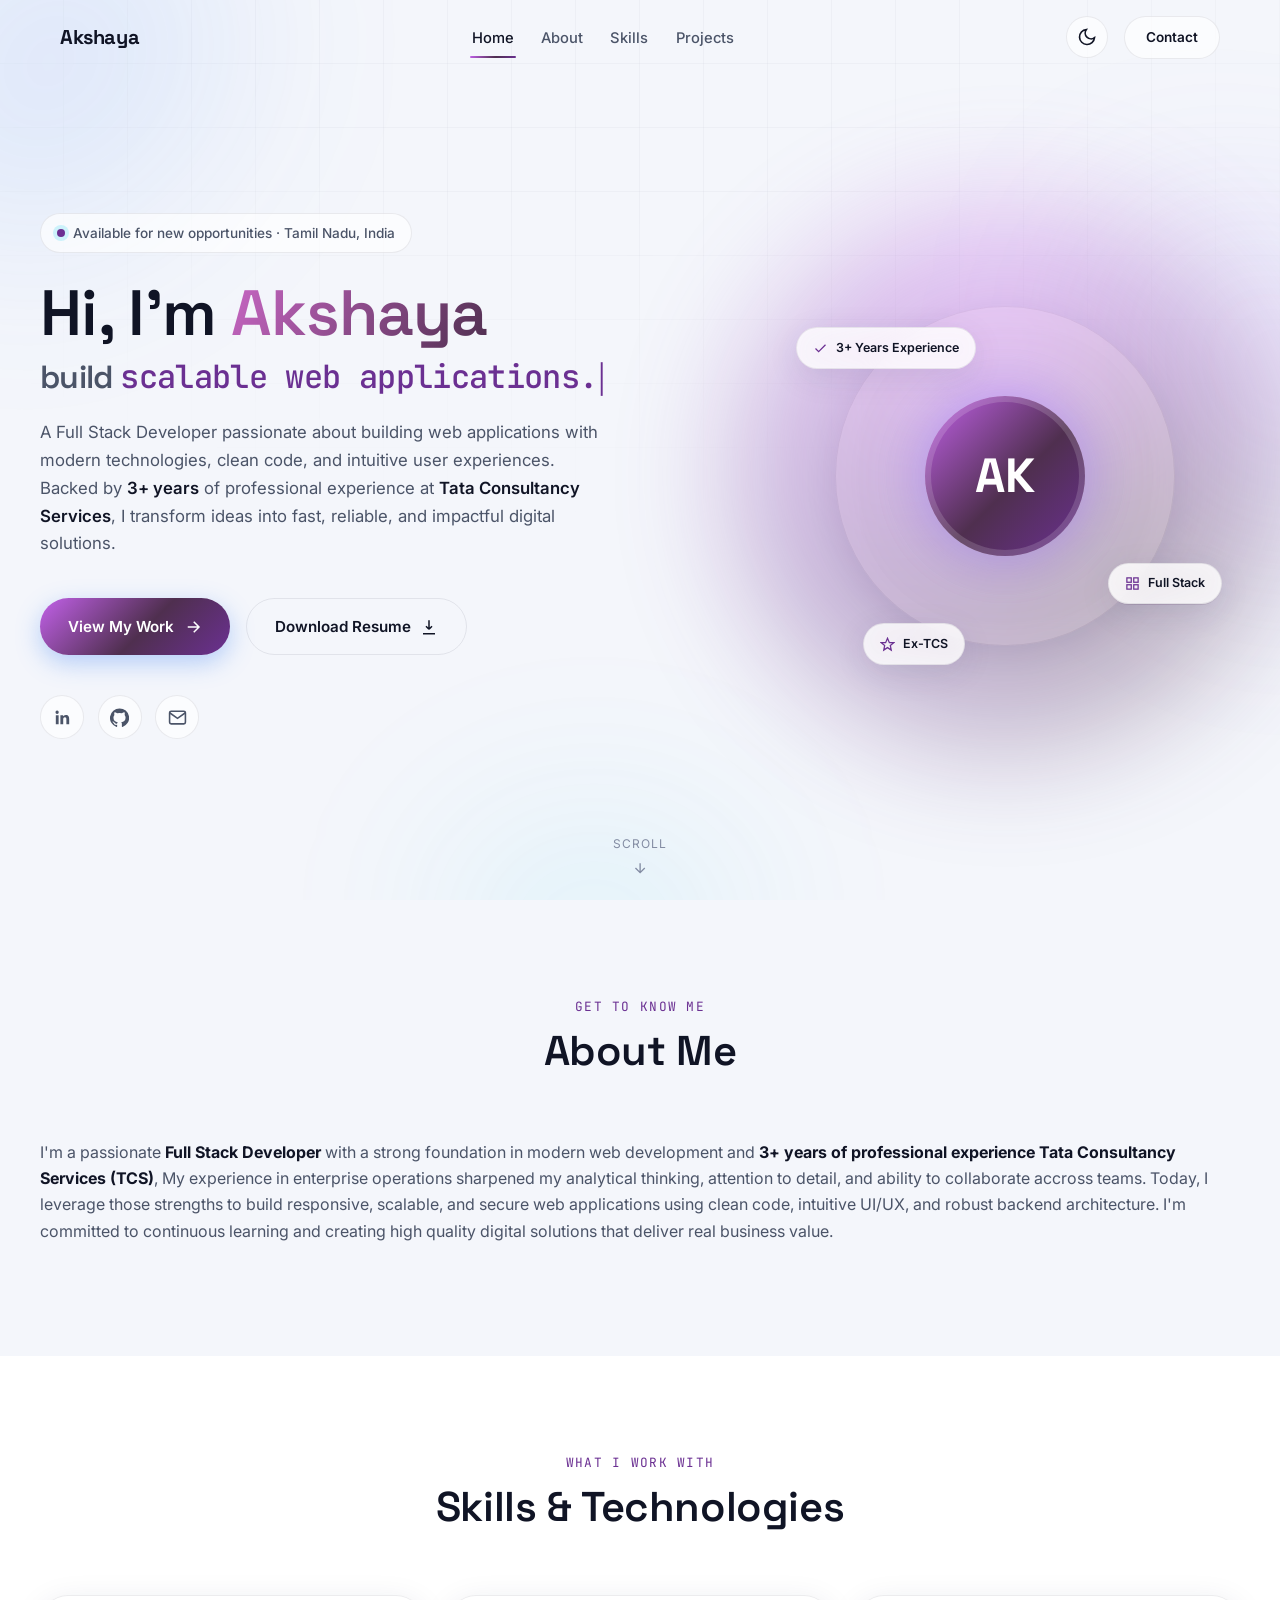
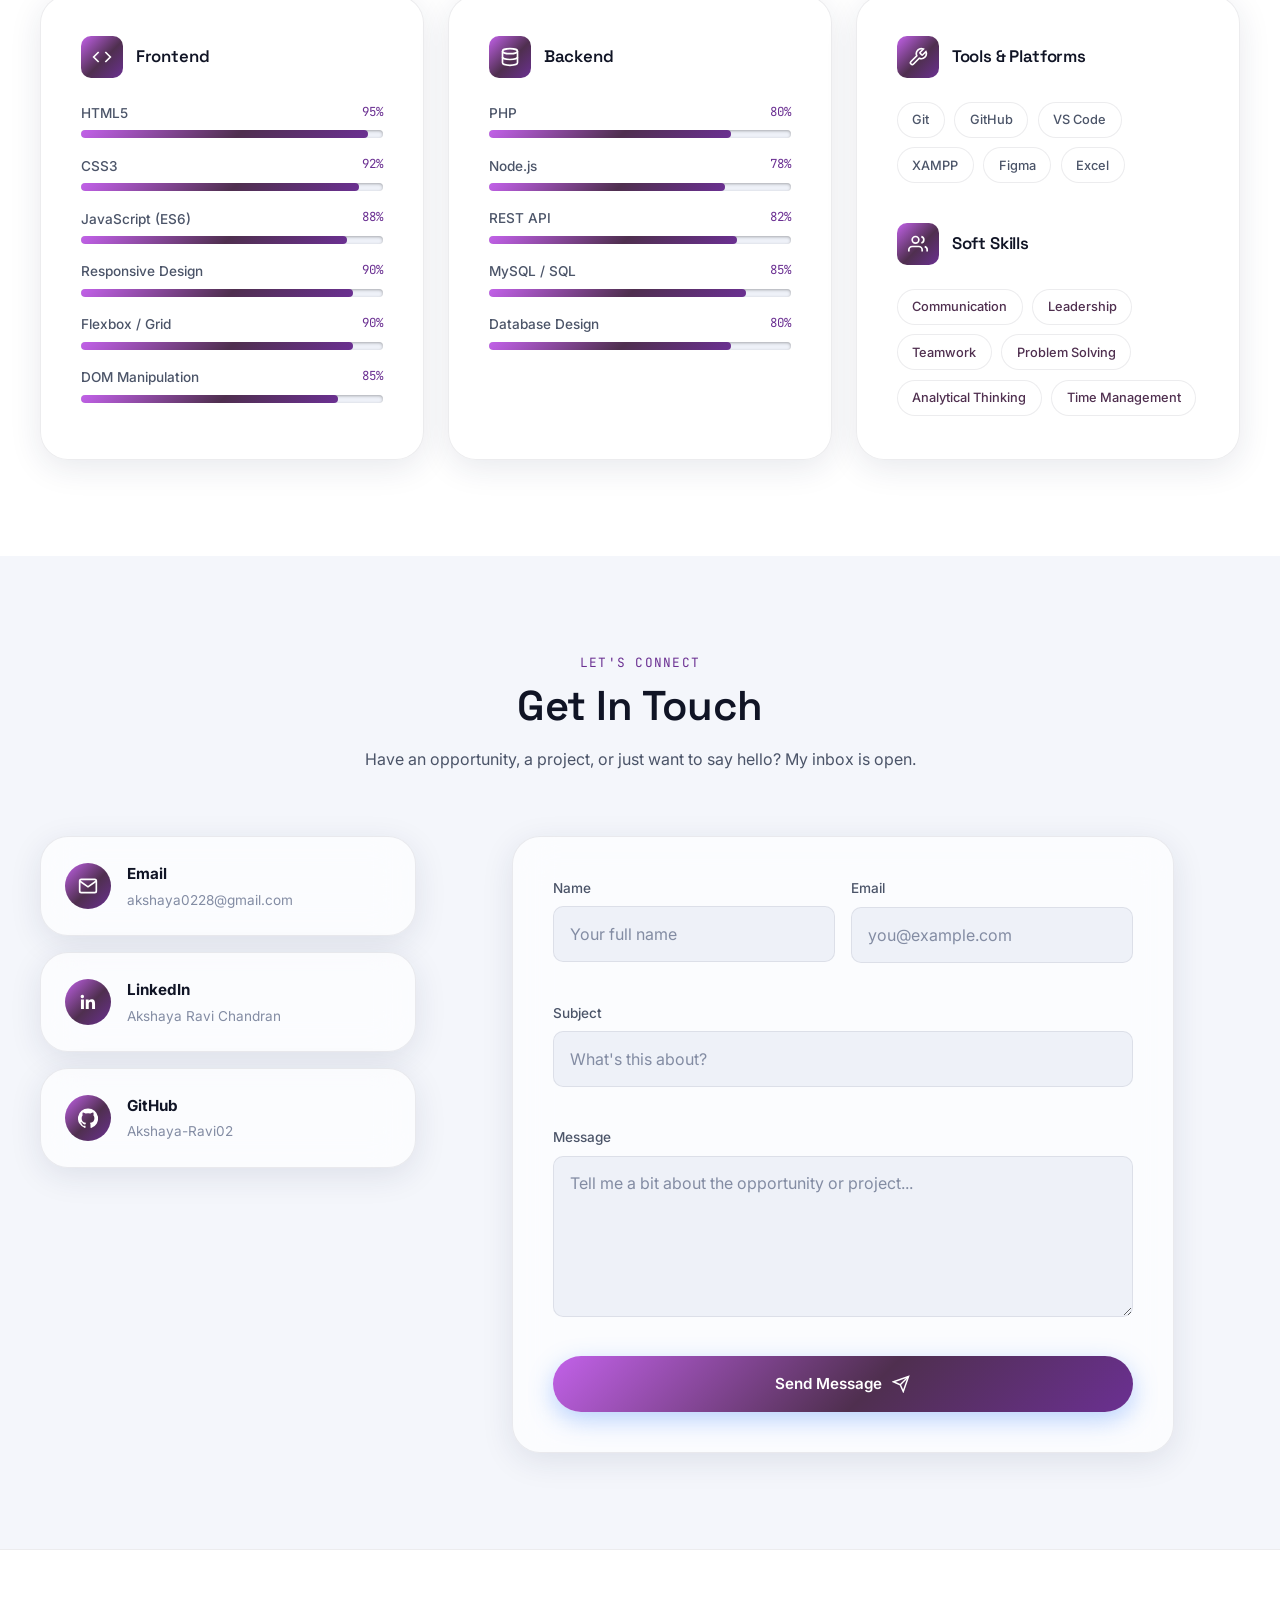
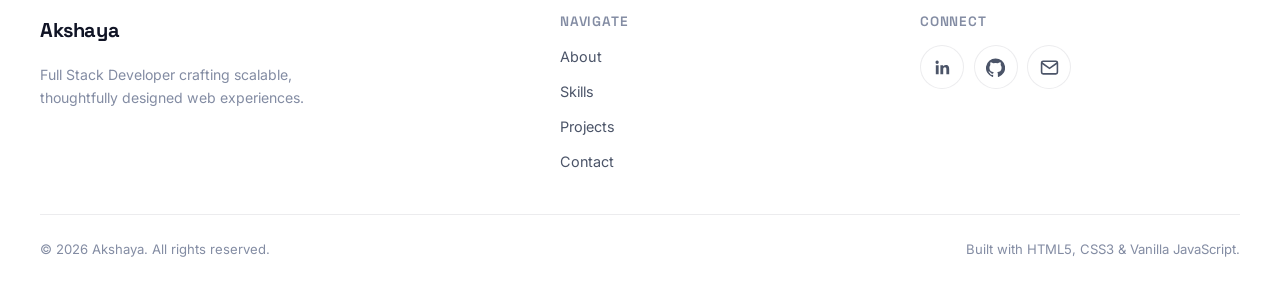
==== index.html @ 94d153d7 "Update index.html" ====
<!DOCTYPE html>
<html lang="en">
<head>
  <meta charset="UTF-8">
  <meta name="viewport" content="width=device-width, initial-scale=1.0">
  <title>Akshaya Ravi Chandran</title>
  <meta name="description" content="Akshaya — Full Stack Developer with 3+ years of professional experience at TCS, specializing in scalable web applications, clean architecture, and thoughtful UI/UX.">
  <meta name="keywords" content="Akshaya, Full Stack Developer, Web Developer, Tamil Nadu, PHP, Node.js, MySQL, JavaScript, UX Design, TCS">
  <meta name="author" content="Akshaya">
  <meta name="robots" content="index, follow">
  <link rel="canonical" href="https://akshayaravi-chandran.github.io/">

  <!-- Open Graph -->
  <meta property="og:type" content="website">
  <meta property="og:title" content="Akshaya Ravi Chandran">
  <meta property="og:description" content="Full Stack Developer with 3+ years of professional experience, building scalable web applications with excellent UI/UX and strong backend architecture.">
  <meta property="og:url" content="hhttps://akshayaravi-chandran.github.io/">
  <meta property="og:image" content="assets/og-image.jpg">
  <meta name="twitter:card" content="summary_large_image">
  <meta name="twitter:title" content="Akshaya Ravi Chandran">
  <meta name="twitter:description" content="Full Stack Developer with 3+ years of professional experience, building scalable web applications with excellent UI/UX and strong backend architecture.">

  <!-- Favicon -->
  <link rel="icon" href="butterfly (1).svg">

  <!-- Fonts -->
  <link rel="preconnect" href="https://fonts.googleapis.com">
  <link rel="preconnect" href="https://fonts.gstatic.com" crossorigin>
  <link href="https://fonts.googleapis.com/css2?family=Space+Grotesk:wght@400;500;600;700&family=Inter:wght@300;400;500;600;700&family=JetBrains+Mono:wght@400;500&display=swap" rel="stylesheet">

  <style>

/* 1. Design Tokens */
:root {
  /* Brand palette */
  --blue: #c261e9;
  --blue-light: #c967c5;
  --purple: #4f2f4f;
  --cyan: #6b3092;
  --white: #f8fafc;

  /* Dark theme surface system */
  --bg-base: #05070f;
  --bg-elevated: #0b0f1d;
  --bg-elevated-2: #10152a;
  --surface-glass: rgba(255, 255, 255, 0.05);
  --surface-glass-strong: rgba(255, 255, 255, 0.08);
  --border-glass: rgba(255, 255, 255, 0.1);
  --text-primary: #f1f5f9;
  --text-secondary: #a3adc2;
  --text-tertiary: #6b7488;

  /* Gradients */
  --gradient-brand: linear-gradient(135deg, var(--blue) 0%, var(--purple) 55%, var(--cyan) 100%);
  --gradient-text: linear-gradient(120deg, var(--blue-light) 0%, var(--purple) 50%, var(--cyan) 100%);
  --gradient-radial-1: radial-gradient(circle at 20% 20%, rgba(59, 130, 246, 0.35), transparent 60%);
  --gradient-radial-2: radial-gradient(circle at 80% 30%, rgba(139, 92, 246, 0.3), transparent 60%);
  --gradient-radial-3: radial-gradient(circle at 50% 90%, rgba(34, 211, 238, 0.25), transparent 60%);

  /* Typography */
  --font-display: 'Space Grotesk', 'Segoe UI', sans-serif;
  --font-body: 'Inter', 'Segoe UI', sans-serif;
  --font-mono: 'JetBrains Mono', monospace;

  /* Spacing scale */
  --space-xs: 0.5rem;
  --space-sm: 1rem;
  --space-md: 1.5rem;
  --space-lg: 2.5rem;
  --space-xl: 4rem;
  --space-2xl: 6rem;

  /* Radii & shadows */
  --radius-sm: 10px;
  --radius-md: 18px;
  --radius-lg: 28px;
  --radius-pill: 999px;
  --shadow-glass: 0 8px 32px rgba(0, 0, 0, 0.35);
  --shadow-glow-blue: 0 0 40px rgba(59, 130, 246, 0.25);
  --shadow-glow-purple: 0 0 40px rgba(139, 92, 246, 0.25);

  /* Motion */
  --ease-out: cubic-bezier(0.16, 1, 0.3, 1);
  --ease-spring: cubic-bezier(0.34, 1.56, 0.64, 1);
  --dur-fast: 0.2s;
  --dur-med: 0.45s;
  --dur-slow: 0.8s;

  /* Layout */
  --header-height: 76px;
  --max-width: 1240px;
}

/* Light theme overrides */
[data-theme="light"] {
  --bg-base: #f4f6fb;
  --bg-elevated: #ffffff;
  --bg-elevated-2: #eef1f8;
  --surface-glass: rgba(255, 255, 255, 0.65);
  --surface-glass-strong: rgba(255, 255, 255, 0.85);
  --border-glass: rgba(15, 23, 42, 0.08);
  --text-primary: #101425;
  --text-secondary: #4b5468;
  --text-tertiary: #838ca3;
  --shadow-glass: 0 8px 32px rgba(30, 41, 82, 0.1);
}

@media (prefers-reduced-motion: reduce) {
  *, *::before, *::after {
    animation-duration: 0.001ms !important;
    animation-iteration-count: 1 !important;
    transition-duration: 0.001ms !important;
    scroll-behavior: auto !important;
  }
}

/*
   2. RESET & BASE
  */
*, *::before, *::after { box-sizing: border-box; margin: 0; padding: 0; }

html {
  scroll-behavior: smooth;
  scroll-padding-top: var(--header-height);
}

body {
  font-family: var(--font-body);
  background: var(--bg-base);
  color: var(--text-primary);
  line-height: 1.65;
  overflow-x: hidden;
  transition: background var(--dur-med) var(--ease-out), color var(--dur-med) var(--ease-out);
  -webkit-font-smoothing: antialiased;
}

img, svg { display: block; max-width: 100%; }
a { color: inherit; text-decoration: none; }
ul, ol { list-style: none; }
button { font: inherit; cursor: pointer; background: none; border: none; color: inherit; }
input, textarea { font: inherit; color: inherit; }

h1, h2, h3, h4 { font-family: var(--font-display); font-weight: 600; line-height: 1.15; letter-spacing: -0.01em; }

.icon { width: 20px; height: 20px; }

/* Focus visibility */
a:focus-visible,
button:focus-visible,
input:focus-visible,
textarea:focus-visible {
  outline: 2px solid var(--cyan);
  outline-offset: 3px;
  border-radius: 4px;
}

.skip-link {
  position: absolute;
  top: -100px;
  left: var(--space-sm);
  background: var(--blue);
  color: #fff;
  padding: 0.75rem 1.25rem;
  border-radius: var(--radius-sm);
  z-index: 999;
  transition: top var(--dur-fast) var(--ease-out);
}
.skip-link:focus { top: var(--space-sm); }

/*
   3. UTILITIES
   */
.text-gradient {
  background: var(--gradient-text);
  -webkit-background-clip: text;
  background-clip: text;
  color: transparent;
  background-size: 200% 200%;
  animation: gradientShift 6s ease infinite;
}

@keyframes gradientShift {
  0%, 100% { background-position: 0% 50%; }
  50% { background-position: 100% 50%; }
}

.glass-card {
  background: var(--surface-glass);
  border: 1px solid var(--border-glass);
  border-radius: var(--radius-lg);
  backdrop-filter: blur(20px) saturate(140%);
  -webkit-backdrop-filter: blur(20px) saturate(140%);
  box-shadow: var(--shadow-glass);
  transition: transform var(--dur-med) var(--ease-out), box-shadow var(--dur-med) var(--ease-out), border-color var(--dur-med) var(--ease-out);
}

.btn {
  display: inline-flex;
  align-items: center;
  justify-content: center;
  gap: 0.6rem;
  padding: 0.95rem 1.75rem;
  border-radius: var(--radius-pill);
  font-weight: 600;
  font-size: 0.95rem;
  white-space: nowrap;
  transition: transform var(--dur-fast) var(--ease-spring), box-shadow var(--dur-fast) var(--ease-out), background var(--dur-fast) var(--ease-out), color var(--dur-fast) var(--ease-out), border-color var(--dur-fast) var(--ease-out);
}
.btn svg { width: 18px; height: 18px; transition: transform var(--dur-fast) var(--ease-out); }
.btn:hover svg { transform: translate(3px, -2px); }
.btn:active { transform: scale(0.97); }

.btn--primary {
  background: var(--gradient-brand);
  color: #fff;
  box-shadow: 0 8px 24px rgba(59, 130, 246, 0.35);
}
.btn--primary:hover { transform: translateY(-3px); box-shadow: 0 14px 32px rgba(139, 92, 246, 0.45); }

.btn--outline {
  background: transparent;
  color: var(--text-primary);
  border: 1.5px solid var(--border-glass);
}
.btn--outline:hover { border-color: var(--cyan); color: var(--cyan); transform: translateY(-3px); }

.btn--ghost {
  background: var(--surface-glass);
  color: var(--text-primary);
  border: 1px solid var(--border-glass);
}
.btn--ghost:hover { border-color: var(--blue-light); box-shadow: 0 0 0 3px rgba(59,130,246,0.15); }

.btn--small { padding: 0.6rem 1.3rem; font-size: 0.85rem; }
.btn--block { width: 100%; }

.chip {
  display: inline-flex;
  align-items: center;
  padding: 0.4rem 0.9rem;
  border-radius: var(--radius-pill);
  background: var(--surface-glass-strong);
  border: 1px solid var(--border-glass);
  font-size: 0.8rem;
  font-weight: 500;
  color: var(--text-secondary);
  transition: border-color var(--dur-fast), color var(--dur-fast), transform var(--dur-fast);
}
.chip:hover { color: var(--cyan); border-color: var(--cyan); transform: translateY(-2px); }
.chip--accent { color: var(--purple); }

.tag {
  display: inline-flex;
  padding: 0.35rem 0.8rem;
  border-radius: var(--radius-pill);
  background: rgba(139, 92, 246, 0.12);
  color: var(--purple-light, var(--purple));
  font-size: 0.78rem;
  font-weight: 600;
  border: 1px solid rgba(139, 92, 246, 0.25);
}

/*
   4. BACKGROUND ATMOSPHERE
  */
.bg-atmosphere {
  position: fixed;
  inset: 0;
  z-index: -2;
  overflow: hidden;
  pointer-events: none;
}

.bg-grid {
  position: absolute;
  inset: -1px;
  background-image:
    linear-gradient(var(--border-glass) 1px, transparent 1px),
    linear-gradient(90deg, var(--border-glass) 1px, transparent 1px);
  background-size: 64px 64px;
  opacity: 0.35;
  mask-image: radial-gradient(ellipse 80% 60% at 50% 0%, #000 40%, transparent 100%);
}

.bg-orb {
  position: absolute;
  border-radius: 50%;
  filter: blur(90px);
  opacity: 0.55;
  animation: floatOrb 18s ease-in-out infinite;
}
.bg-orb--1 { width: 480px; height: 480px; top: -10%; left: -8%; background: var(--gradient-radial-1); animation-delay: 0s; }
.bg-orb--2 { width: 520px; height: 520px; top: 20%; right: -12%; background: var(--gradient-radial-2); animation-delay: -6s; }
.bg-orb--3 { width: 420px; height: 420px; bottom: -15%; left: 30%; background: var(--gradient-radial-3); animation-delay: -12s; }

@keyframes floatOrb {
  0%, 100% { transform: translate(0, 0) scale(1); }
  33% { transform: translate(4%, 6%) scale(1.08); }
  66% { transform: translate(-3%, -4%) scale(0.95); }
}

/*
   5. LOADER
*/
.loader {
  position: fixed;
  inset: 0;
  z-index: 9999;
  display: flex;
  align-items: center;
  justify-content: center;
  background: var(--bg-base);
  transition: opacity var(--dur-slow) var(--ease-out), visibility var(--dur-slow);
}
.loader.is-hidden { opacity: 0; visibility: hidden; }

.loader__mark {
  position: relative;
  width: 80px;
  height: 80px;
  display: flex;
  align-items: center;
  justify-content: center;
}
.loader__mark span {
  font-family: var(--font-display);
  font-size: 1.6rem;
  font-weight: 700;
  background: var(--gradient-text);
  -webkit-background-clip: text;
  background-clip: text;
  color: transparent;
}
.loader__ring {
  position: absolute;
  inset: 0;
  animation: spin 1.2s linear infinite;
}
.loader__ring circle {
  fill: none;
  stroke: url(#none);
  stroke: var(--blue-light);
  stroke-width: 3;
  stroke-dasharray: 170;
  stroke-dashoffset: 60;
  stroke-linecap: round;
  opacity: 0.8;
}
@keyframes spin { to { transform: rotate(360deg); } }

/*
   6. NAVIGATION
*/
.navbar {
  position: fixed;
  top: 0;
  left: 0;
  right: 0;
  z-index: 900;
  height: var(--header-height);
  display: flex;
  align-items: center;
  transition: background var(--dur-med) var(--ease-out), box-shadow var(--dur-med) var(--ease-out), border-color var(--dur-med) var(--ease-out);
  border-bottom: 1px solid transparent;
}
.navbar.is-scrolled {
  background: var(--surface-glass-strong);
  backdrop-filter: blur(18px) saturate(150%);
  -webkit-backdrop-filter: blur(18px) saturate(150%);
  border-bottom: 1px solid var(--border-glass);
  box-shadow: 0 4px 30px rgba(0,0,0,0.15);
}

.nav-container {
  width: 100%;
  max-width: var(--max-width);
  margin: 0 auto;
  padding: 0 var(--space-lg);
  display: flex;
  align-items: center;
  justify-content: space-between;
  gap: var(--space-md);
}

.nav-logo {
  font-family: var(--font-display);
  font-size: 1.25rem;
  font-weight: 700;
  letter-spacing: -0.02em;
}
.nav-logo__bracket { color: var(--cyan); }

.nav-links {
  display: flex;
  align-items: center;
  gap: var(--space-md);
}
.nav-link {
  position: relative;
  font-size: 0.92rem;
  font-weight: 500;
  color: var(--text-secondary);
  padding: 0.4rem 0.1rem;
  transition: color var(--dur-fast) var(--ease-out);
}
.nav-link::after {
  content: '';
  position: absolute;
  left: 0;
  bottom: -4px;
  width: 0;
  height: 2px;
  background: var(--gradient-brand);
  border-radius: 2px;
  transition: width var(--dur-med) var(--ease-out);
}
.nav-link:hover { color: var(--text-primary); }
.nav-link:hover::after,
.nav-link.active::after { width: 100%; }
.nav-link.active { color: var(--text-primary); }

.nav-actions { display: flex; align-items: center; gap: var(--space-sm); }

.theme-toggle {
  display: flex;
  align-items: center;
  justify-content: center;
  width: 42px;
  height: 42px;
  border-radius: 50%;
  background: var(--surface-glass);
  border: 1px solid var(--border-glass);
  transition: border-color var(--dur-fast), transform var(--dur-fast) var(--ease-spring);
}
.theme-toggle:hover { transform: rotate(15deg); border-color: var(--cyan); }
.theme-toggle .icon-moon { display: none; }
[data-theme="light"] .theme-toggle .icon-sun { display: none; }
[data-theme="light"] .theme-toggle .icon-moon { display: block; }

.nav-cta { display: inline-flex; }

.nav-toggle {
  display: none;
  flex-direction: column;
  justify-content: center;
  gap: 5px;
  width: 42px;
  height: 42px;
  border-radius: 50%;
  background: var(--surface-glass);
  border: 1px solid var(--border-glass);
}
.nav-toggle span {
  display: block;
  width: 18px;
  height: 2px;
  margin: 0 auto;
  background: var(--text-primary);
  border-radius: 2px;
  transition: transform var(--dur-fast) var(--ease-out), opacity var(--dur-fast) var(--ease-out);
}
.nav-toggle.is-active span:nth-child(1) { transform: translateY(7px) rotate(45deg); }
.nav-toggle.is-active span:nth-child(2) { opacity: 0; }
.nav-toggle.is-active span:nth-child(3) { transform: translateY(-7px) rotate(-45deg); }

/*
   7. HERO
*/
.hero {
  position: relative;
  min-height: 100vh;
  display: flex;
  flex-direction: column;
  justify-content: center;
  padding: calc(var(--header-height) + var(--space-lg)) var(--space-lg) var(--space-xl);
}

.hero__container {
  max-width: var(--max-width);
  margin: 0 auto;
  width: 100%;
  display: grid;
  grid-template-columns: 1.15fr 0.85fr;
  gap: var(--space-2xl);
  align-items: center;
}

.hero__eyebrow {
  display: inline-flex;
  align-items: center;
  gap: 0.5rem;
  font-size: 0.85rem;
  font-weight: 500;
  color: var(--text-secondary);
  padding: 0.5rem 1rem;
  border-radius: var(--radius-pill);
  background: var(--surface-glass);
  border: 1px solid var(--border-glass);
  margin-bottom: var(--space-md);
}
.eyebrow-dot {
  width: 8px;
  height: 8px;
  border-radius: 50%;
  background: var(--cyan);
  box-shadow: 0 0 0 4px rgba(34, 211, 238, 0.2);
  animation: pulseDot 2s ease-in-out infinite;
}
@keyframes pulseDot {
  0%, 100% { transform: scale(1); opacity: 1; }
  50% { transform: scale(1.3); opacity: 0.7; }
}

.hero__title {
  font-size: clamp(2.4rem, 5.5vw, 4rem);
  margin-bottom: var(--space-md);
}
.hero__role-line {
  display: block;
  font-size: clamp(1.3rem, 3vw, 2rem);
  color: var(--text-secondary);
  margin-top: 0.5rem;
}
.typing-text { color: var(--cyan); font-family: var(--font-mono); font-weight: 500; }
.typing-cursor {
  display: inline-block;
  color: var(--cyan);
  animation: blinkCursor 0.9s step-end infinite;
  font-weight: 300;
}
@keyframes blinkCursor { 0%, 50% { opacity: 1; } 51%, 100% { opacity: 0; } }

.hero__desc {
  max-width: 560px;
  color: var(--text-secondary);
  font-size: 1.05rem;
  margin-bottom: var(--space-lg);
}
.hero__desc strong { color: var(--text-primary); font-weight: 600; }

.hero__actions {
  display: flex;
  flex-wrap: wrap;
  gap: var(--space-sm);
  margin-bottom: var(--space-lg);
}

.hero__social { display: flex; gap: 0.85rem; }
.social-icon {
  display: flex;
  align-items: center;
  justify-content: center;
  width: 44px;
  height: 44px;
  border-radius: 50%;
  background: var(--surface-glass);
  border: 1px solid var(--border-glass);
  color: var(--text-secondary);
  transition: color var(--dur-fast), border-color var(--dur-fast), transform var(--dur-fast) var(--ease-spring);
}
.social-icon svg { width: 19px; height: 19px; }
.social-icon:hover { color: var(--cyan); border-color: var(--cyan); transform: translateY(-4px); }

.hero__visual { display: flex; justify-content: center; }

.hero-card {
  position: relative;
  width: 340px;
  height: 340px;
  border-radius: 800%;
  /* border-radius: var(--radius-lg); */
  background: var(--surface-glass);
  border: 1px solid var(--border-glass);
  backdrop-filter: blur(20px);
  -webkit-backdrop-filter: blur(20px);
  display: flex;
  align-items: center;
  justify-content: center;
  box-shadow: var(--shadow-glass);
  animation: floatCard 6s ease-in-out infinite;
}
@keyframes floatCard {
  0%, 100% { transform: translateY(0); }
  50% { transform: translateY(-18px); }
}

.hero-card__glow {
  position: absolute;
  inset: -30%;
  background: conic-gradient(from 0deg, var(--blue), var(--purple), var(--cyan), var(--blue));
  filter: blur(60px);
  opacity: 0.35;
  border-radius: 50%;
  z-index: -1;
  animation: spin 12s linear infinite;
}

.hero-card__avatar {
  width: 160px;
  height: 160px;
  border-radius: 50%;
  background: var(--gradient-brand);
  display: flex;
  align-items: center;
  justify-content: center;
  box-shadow: 0 0 60px rgba(139, 92, 246, 0.5), inset 0 0 0 6px rgba(255,255,255,0.15);
}
.hero-card__avatar span {
  font-family: var(--font-display);
  font-size: 3rem;
  font-weight: 700;
  color: #fff;
}

.hero-card__badge {
  position: absolute;
  display: flex;
  align-items: center;
  gap: 0.5rem;
  padding: 0.6rem 1rem;
  border-radius: var(--radius-pill);
  background: var(--surface-glass-strong);
  border: 1px solid var(--border-glass);
  font-size: 0.78rem;
  font-weight: 600;
  backdrop-filter: blur(10px);
  box-shadow: var(--shadow-glass);
  animation: floatBadge 5s ease-in-out infinite;
}
.hero-card__badge svg { width: 15px; height: 15px; color: var(--cyan); }
.hero-card__badge--1 { top: 6%; left: -12%; animation-delay: 0s; }
.hero-card__badge--2 { bottom: 12%; right: -14%; animation-delay: -1.7s; }
.hero-card__badge--3 { bottom: -6%; left: 8%; animation-delay: -3.4s; }
@keyframes floatBadge {
  0%, 100% { transform: translateY(0); }
  50% { transform: translateY(-10px); }
}

.scroll-indicator {
  position: absolute;
  bottom: var(--space-md);
  left: 50%;
  transform: translateX(-50%);
  display: flex;
  flex-direction: column;
  align-items: center;
  gap: 0.4rem;
  font-size: 0.75rem;
  color: var(--text-tertiary);
  letter-spacing: 0.08em;
  text-transform: uppercase;
  animation: bounceDown 2.2s ease-in-out infinite;
}
.scroll-indicator svg { width: 16px; height: 16px; }
@keyframes bounceDown {
  0%, 100% { transform: translate(-50%, 0); }
  50% { transform: translate(-50%, 8px); }
}

/*
   8. SHARED SECTION LAYOUT
*/
.section { position: relative; padding: var(--space-2xl) var(--space-lg); }
.section--alt { background: var(--bg-elevated); }
.section__container { max-width: var(--max-width); margin: 0 auto; }

.section__header { text-align: center; max-width: 640px; margin: 0 auto var(--space-xl); }
.section__header--sub { margin-top: var(--space-2xl); }
.section__eyebrow {
  font-family: var(--font-mono);
  font-size: 0.8rem;
  letter-spacing: 0.1em;
  text-transform: uppercase;
  color: var(--cyan);
  margin-bottom: 0.6rem;
}
.section__title { font-size: clamp(1.8rem, 3.5vw, 2.6rem); }
.section__subtitle { color: var(--text-secondary); margin-top: var(--space-sm); }

/*
   ABOUT
*/
.about__grid {
  /* display: grid; */
  grid-template-columns: 1.4fr 1fr;
  gap: var(--space-2xl);
  align-items: start;

  
}
.about__text p { color: var(--text-secondary); margin-bottom: var(--space-sm);  }
.about__text strong { color: var(--text-primary); }

.about__stats {
  display: grid;
  grid-template-columns: repeat(4, 1fr);
  gap: var(--space-sm);
  margin-top: var(--space-lg);
}
.stat { text-align: left; }
.stat__number {
  display: block;
  font-family: var(--font-display);
  font-size: clamp(1.6rem, 3vw, 2.2rem);
  font-weight: 700;
  background: var(--gradient-text);
  -webkit-background-clip: text;
  background-clip: text;
  color: transparent;
}
.stat__label { font-size: 0.8rem; color: var(--text-tertiary); }

.about__info-card { padding: var(--space-lg); }
.about__info-card h3 { font-size: 1.15rem; margin-bottom: var(--space-md); }
.info-list li {
  display: flex;
  justify-content: space-between;
  padding: 0.7rem 0;
  border-bottom: 1px solid var(--border-glass);
  font-size: 0.9rem;
}
.info-list li:last-child { border-bottom: none; }
.info-list span { color: var(--text-tertiary); }
.info-list strong { color: var(--text-primary); font-weight: 600; text-align: right; }
.info-list__traits { display: flex; flex-wrap: wrap; gap: 0.5rem; margin-top: var(--space-md); }

/*
   9. SKILLS
*/
.skills__grid {
  display: grid;
  grid-template-columns: repeat(3, 1fr);
  gap: var(--space-md);
}
.skill-block { padding: var(--space-lg); }
.skill-block__head { display: flex; align-items: center; gap: 0.8rem; margin-bottom: var(--space-md); }
.skill-block__head--spaced { margin-top: var(--space-lg); }
.skill-block__icon {
  display: flex;
  align-items: center;
  justify-content: center;
  width: 42px;
  height: 42px;
  border-radius: var(--radius-sm);
  background: var(--gradient-brand);
  color: #fff;
  flex-shrink: 0;
}
.skill-block__icon svg { width: 20px; height: 20px; }
.skill-block h3 { font-size: 1.05rem; }

.skill-bar { margin-bottom: var(--space-sm); }
.skill-bar__top { display: flex; justify-content: space-between; font-size: 0.85rem; margin-bottom: 0.4rem; }
.skill-bar__top span { color: var(--text-secondary); font-weight: 500; }
.skill-bar__top em { color: var(--cyan); font-style: normal; font-family: var(--font-mono); font-size: 0.78rem; }
.skill-bar__track {
  height: 8px;
  border-radius: var(--radius-pill);
  background: var(--bg-elevated-2);
  overflow: hidden;
  box-shadow: inset 0 1px 3px rgba(0,0,0,0.3);
}
.skill-bar__fill {
  height: 100%;
  width: 0%;
  border-radius: var(--radius-pill);
  background: var(--gradient-brand);
  transition: width 1.4s var(--ease-out);
  position: relative;
}

.chip-grid { display: flex; flex-wrap: wrap; gap: 0.6rem; }

/*
   10. PROJECTS
*/
.filter-bar {
  display: flex;
  justify-content: center;
  flex-wrap: wrap;
  gap: 0.6rem;
  margin-bottom: var(--space-xl);
}
.filter-btn {
  padding: 0.6rem 1.4rem;
  border-radius: var(--radius-pill);
  background: var(--surface-glass);
  border: 1px solid var(--border-glass);
  color: var(--text-secondary);
  font-size: 0.88rem;
  font-weight: 500;
  transition: all var(--dur-fast) var(--ease-out);
}
.filter-btn:hover { color: var(--text-primary); border-color: var(--blue-light); }
.filter-btn.active { background: var(--gradient-brand); color: #fff; border-color: transparent; }

.projects__grid {
  display: grid;
  grid-template-columns: repeat(auto-fit, minmax(340px, 1fr));
  gap: var(--space-md);
}

.project-card {
  padding: var(--space-lg);
  display: flex;
  flex-direction: column;
  transition: transform var(--dur-med) var(--ease-out), box-shadow var(--dur-med) var(--ease-out);
}
.project-card:hover {
  transform: translateY(-8px);
  box-shadow: var(--shadow-glow-blue), var(--shadow-glass);
  border-color: rgba(59, 130, 246, 0.35);
}
.project-card.is-hidden { display: none; }

.project-card__top { display: flex; justify-content: space-between; align-items: flex-start; margin-bottom: var(--space-md); }
.project-card__icon {
  display: flex;
  align-items: center;
  justify-content: center;
  width: 46px;
  height: 46px;
  border-radius: var(--radius-sm);
  background: var(--bg-elevated-2);
  color: var(--cyan);
}
.project-card__icon svg { width: 22px; height: 22px; }
.project-card__links { display: flex; gap: 0.5rem; }
.icon-link {
  display: flex;
  align-items: center;
  justify-content: center;
  width: 36px;
  height: 36px;
  border-radius: 50%;
  background: var(--bg-elevated-2);
  color: var(--text-secondary);
  transition: color var(--dur-fast), transform var(--dur-fast) var(--ease-spring);
}
.icon-link svg { width: 16px; height: 16px; }
.icon-link:hover { color: var(--cyan); transform: scale(1.1); }

.project-card__title { font-size: 1.15rem; margin-bottom: 0.6rem; }
.project-card__desc { color: var(--text-secondary); font-size: 0.92rem; margin-bottom: var(--space-sm); flex-grow: 1; }
.project-card__features { margin-bottom: var(--space-md); }
.project-card__features li {
  position: relative;
  padding-left: 1.3rem;
  font-size: 0.85rem;
  color: var(--text-secondary);
  margin-bottom: 0.35rem;
}
.project-card__features li::before {
  content: '';
  position: absolute;
  left: 0;
  top: 0.5rem;
  width: 6px;
  height: 6px;
  border-radius: 50%;
  background: var(--gradient-brand);
}
.project-card__tags { display: flex; flex-wrap: wrap; gap: 0.5rem; }

/*
   11. EXPERIENCE TIMELINE
*/
.timeline { position: relative; max-width: 900px; margin: 0 auto; padding-left: var(--space-lg); }
.timeline::before {
  content: '';
  position: absolute;
  left: 6px;
  top: 8px;
  bottom: 8px;
  width: 2px;
  background: linear-gradient(var(--blue), var(--purple), var(--cyan));
  opacity: 0.4;
}
.timeline__item { position: relative; margin-bottom: var(--space-lg); }
.timeline__marker {
  position: absolute;
  left: -30px;
  top: 10px;
  width: 14px;
  height: 14px;
  border-radius: 50%;
  background: var(--gradient-brand);
  box-shadow: 0 0 0 5px var(--bg-base), 0 0 20px rgba(139, 92, 246, 0.6);
}
.timeline__card { padding: var(--space-lg); }
.timeline__card-head {
  display: flex;
  justify-content: space-between;
  align-items: flex-start;
  flex-wrap: wrap;
  gap: var(--space-xs);
  margin-bottom: var(--space-md);
}
.timeline__card-head h3 { font-size: 1.2rem; }
.timeline__card-head h3 span { color: var(--text-tertiary); font-weight: 400; font-size: 0.9rem; }
.timeline__org { color: var(--cyan); font-size: 0.9rem; margin-top: 0.3rem; }
.timeline__date {
  font-family: var(--font-mono);
  font-size: 0.8rem;
  color: var(--text-secondary);
  padding: 0.4rem 0.9rem;
  border-radius: var(--radius-pill);
  background: var(--bg-elevated-2);
  white-space: nowrap;
}
.timeline__list { margin-bottom: var(--space-md); }
.timeline__list li {
  position: relative;
  padding-left: 1.4rem;
  color: var(--text-secondary);
  font-size: 0.92rem;
  margin-bottom: 0.55rem;
}
.timeline__list li::before {
  content: '';
  position: absolute;
  left: 0;
  top: 0.55rem;
  width: 7px;
  height: 7px;
  border-radius: 2px;
  background: var(--gradient-brand);
  transform: rotate(45deg);
}
.timeline__list strong { color: var(--text-primary); }
.timeline__tags { display: flex; flex-wrap: wrap; gap: 0.5rem; }

   /* 12. EDUCATION */

.education__grid {
  display: grid;
  grid-template-columns: repeat(2, 1fr);
  gap: var(--space-md);
}
.education__card { padding: var(--space-lg); text-align: center; }
.education__icon {
  display: inline-flex;
  align-items: center;
  justify-content: center;
  width: 56px;
  height: 56px;
  border-radius: 50%;
  background: var(--gradient-brand);
  color: #fff;
  margin-bottom: var(--space-md);
}
.education__icon svg { width: 26px; height: 26px; }
.education__card h3 { font-size: 1.1rem; margin-bottom: 0.5rem; }
.education__card h3 span { color: var(--cyan); font-weight: 500; }
.education__meta { color: var(--text-tertiary); font-size: 0.85rem; }


   /* 13. CERTIFICATIONS & ACHIEVEMENTS */

.cert__grid {
  display: grid;
  grid-template-columns: repeat(3, 1fr);
  gap: var(--space-md);
  margin-bottom: 0;
}
.cert__card { padding: var(--space-lg); text-align: center; }
.cert__icon {
  display: inline-flex;
  align-items: center;
  justify-content: center;
  width: 52px;
  height: 52px;
  border-radius: 50%;
  background: var(--bg-elevated-2);
  color: var(--cyan);
  margin-bottom: var(--space-sm);
}
.cert__icon svg { width: 24px; height: 24px; }
.cert__card h3 { font-size: 1rem; margin-bottom: 0.3rem; }
.cert__card p { color: var(--text-tertiary); font-size: 0.85rem; }

.achievements__grid {
  display: grid;
  grid-template-columns: repeat(4, 1fr);
  gap: var(--space-md);
}
.achievement__card { padding: var(--space-lg); }
.achievement__icon {
  display: inline-flex;
  align-items: center;
  justify-content: center;
  width: 48px;
  height: 48px;
  border-radius: var(--radius-sm);
  background: var(--gradient-brand);
  color: #fff;
  margin-bottom: var(--space-sm);
}
.achievement__icon svg { width: 22px; height: 22px; }
.achievement__card h3 { font-size: 1rem; margin-bottom: 0.4rem; }
.achievement__card p { color: var(--text-secondary); font-size: 0.85rem; }

   /* 14. CONTACT */

.contact__grid {
  display: grid;
  grid-template-columns: 0.85fr 1.15fr;
  gap: var(--space-2xl);
}
.contact__info { display: flex; flex-direction: column; gap: var(--space-sm); }
.contact__item {
  display: flex;
  align-items: center;
  gap: var(--space-sm);
  padding: var(--space-md);
}
.contact__item:hover { transform: translateX(6px); border-color: var(--cyan); }
.contact__icon {
  display: flex;
  align-items: center;
  justify-content: center;
  width: 46px;
  height: 46px;
  border-radius: 50%;
  background: var(--gradient-brand);
  color: #fff;
  flex-shrink: 0;
}
.contact__icon svg { width: 20px; height: 20px; }
.contact__item span:last-child { display: flex; flex-direction: column; gap: 0.15rem; }
.contact__item strong { font-size: 0.95rem; }
.contact__item em { font-style: normal; color: var(--text-tertiary); font-size: 0.85rem; }

.contact__form { padding: var(--space-lg); }
.form-row { display: grid; grid-template-columns: 1fr 1fr; gap: var(--space-sm); }
.form-group { margin-bottom: var(--space-sm); display: flex; flex-direction: column; }
.form-group label { font-size: 0.85rem; font-weight: 500; margin-bottom: 0.45rem; color: var(--text-secondary); }
.form-group input,
.form-group textarea {
  padding: 0.85rem 1rem;
  border-radius: var(--radius-sm);
  background: var(--bg-elevated-2);
  border: 1px solid var(--border-glass);
  color: var(--text-primary);
  resize: vertical;
  transition: border-color var(--dur-fast), box-shadow var(--dur-fast);
}
.form-group input::placeholder,
.form-group textarea::placeholder { color: var(--text-tertiary); }
.form-group input:focus,
.form-group textarea:focus {
  border-color: var(--cyan);
  box-shadow: 0 0 0 3px rgba(34, 211, 238, 0.15);
  outline: none;
}
.form-group.has-error input,
.form-group.has-error textarea { border-color: #f87171; }
.form-error {
  display: block;
  min-height: 1.1rem;
  font-size: 0.78rem;
  color: #f87171;
  margin-top: 0.35rem;
}
.form-success {
  display: none;
  margin-top: var(--space-sm);
  padding: 0.85rem 1rem;
  border-radius: var(--radius-sm);
  background: rgba(34, 211, 238, 0.1);
  border: 1px solid rgba(34, 211, 238, 0.3);
  color: var(--cyan);
  font-size: 0.88rem;
  text-align: center;
}
.form-success.is-visible { display: block; animation: fadeInUp var(--dur-med) var(--ease-out); }

   /* 15. FOOTER */

.footer {
  background: var(--bg-elevated);
  border-top: 1px solid var(--border-glass);
  padding: var(--space-xl) var(--space-lg) var(--space-md);
}
.footer__container {
  max-width: var(--max-width);
  margin: 0 auto;
  display: grid;
  grid-template-columns: 1.5fr 1fr 1fr;
  gap: var(--space-lg);
  padding-bottom: var(--space-lg);
}
.footer__brand p { color: var(--text-tertiary); font-size: 0.88rem; margin-top: var(--space-sm); max-width: 280px; }
.footer__links, .footer__social { display: flex; flex-direction: column; gap: 0.7rem; }
.footer__links h4, .footer__social h4 { font-size: 0.85rem; text-transform: uppercase; letter-spacing: 0.06em; color: var(--text-tertiary); margin-bottom: 0.3rem; }
.footer__links a { color: var(--text-secondary); font-size: 0.9rem; transition: color var(--dur-fast); width: fit-content; }
.footer__links a:hover { color: var(--cyan); }
.footer__social-icons { display: flex; gap: 0.6rem; }

.footer__bottom {
  max-width: var(--max-width);
  margin: 0 auto;
  padding-top: var(--space-md);
  border-top: 1px solid var(--border-glass);
  display: flex;
  justify-content: space-between;
  flex-wrap: wrap;
  gap: 0.5rem;
  font-size: 0.82rem;
  color: var(--text-tertiary);
}

   /* 16. BACK TO TOP */

.back-to-top {
  position: fixed;
  bottom: var(--space-md);
  right: var(--space-md);
  width: 48px;
  height: 48px;
  border-radius: 50%;
  background: var(--gradient-brand);
  color: #fff;
  display: flex;
  align-items: center;
  justify-content: center;
  box-shadow: 0 8px 24px rgba(59, 130, 246, 0.4);
  opacity: 0;
  visibility: hidden;
  transform: translateY(20px);
  transition: opacity var(--dur-med) var(--ease-out), transform var(--dur-med) var(--ease-out), visibility var(--dur-med);
  z-index: 500;
}
.back-to-top.is-visible { opacity: 1; visibility: visible; transform: translateY(0); }
.back-to-top:hover { transform: translateY(-4px); }
.back-to-top svg { width: 20px; height: 20px; }


   /* 17. SCROLL REVEAL */

.reveal { opacity: 0; transition: opacity 0.9s var(--ease-out), transform 0.9s var(--ease-out); }
.reveal[data-reveal="up"] { transform: translateY(40px); }
.reveal[data-reveal="left"] { transform: translateX(-40px); }
.reveal[data-reveal="right"] { transform: translateX(40px); }
.reveal[data-reveal="scale"] { transform: scale(0.9); }
.reveal.is-visible { opacity: 1; transform: translate(0, 0) scale(1); }

@keyframes fadeInUp {
  from { opacity: 0; transform: translateY(10px); }
  to { opacity: 1; transform: translateY(0); }
}

   /* 18. RESPONSIVE BREAKPOINTS */


/* Laptop / small desktop */
@media (max-width: 1180px) {
  .skills__grid { grid-template-columns: repeat(2, 1fr); }
  .achievements__grid { grid-template-columns: repeat(2, 1fr); }
}

/* Tablet */
@media (max-width: 960px) {
  :root { --space-2xl: 4rem; --space-xl: 3rem; }

  .nav-links {
    position: fixed;
    top: var(--header-height);
    left: 0;
    right: 0;
    flex-direction: column;
    align-items: flex-start;
    gap: 0;
    background: var(--bg-elevated);
    border-bottom: 1px solid var(--border-glass);
    padding: var(--space-sm) var(--space-lg);
    transform: translateY(-130%);
    opacity: 0;
    transition: transform var(--dur-med) var(--ease-out), opacity var(--dur-med) var(--ease-out);
    max-height: 80vh;
    overflow-y: auto;
  }
  .nav-links.is-open { transform: translateY(0); opacity: 1; }
  .nav-links li { width: 100%; }
  .nav-link { display: block; padding: 0.85rem 0; width: 100%; }
  .nav-cta { display: none; }
  .nav-toggle { display: flex; }

  .hero__container { grid-template-columns: 1fr; text-align: center; }
  .hero__content { order: 2; }
  .hero__visual { order: 1; }
  .hero__desc { margin-left: auto; margin-right: auto; }
  .hero__actions, .hero__social { justify-content: center; }
  .hero-card { width: 280px; height: 280px; }

  .about__grid { grid-template-columns: 1fr; }
  .about__stats { grid-template-columns: repeat(2, 1fr); }

  .skills__grid { grid-template-columns: 1fr; }

  .cert__grid { grid-template-columns: 1fr 1fr; }
  .achievements__grid { grid-template-columns: 1fr; }

  .contact__grid { grid-template-columns: 1fr; }

  .footer__container { grid-template-columns: 1fr 1fr; }
  .footer__brand { grid-column: 1 / -1; }
}

/* Mobile */
@media (max-width: 600px) {
  .nav-container { padding: 0 var(--space-sm); }
  .section { padding: var(--space-xl) var(--space-sm); }
  .hero { padding-left: var(--space-sm); padding-right: var(--space-sm); }

  .hero__title { font-size: clamp(2rem, 9vw, 2.6rem); }
  .hero__role-line { font-size: 1.15rem; }

  .about__stats { grid-template-columns: repeat(2, 1fr); }
  .education__grid { grid-template-columns: 1fr; }
  .cert__grid { grid-template-columns: 1fr; }

  .form-row { grid-template-columns: 1fr; }

  .timeline { padding-left: var(--space-md); }
  .timeline__card-head { flex-direction: column; }

  .footer__container { grid-template-columns: 1fr; }

  .back-to-top { width: 42px; height: 42px; bottom: var(--space-sm); right: var(--space-sm); }
}

  </style>
</head>
<body>

<!-- LOADER -->
  <div class="loader" id="loader" aria-hidden="true">
    <div class="loader__mark">
      <span>Akshaya</span>
      <svg class="loader__ring" viewBox="0 0 80 80">
        <circle cx="40" cy="40" r="36"></circle>
      </svg>
    </div>
  </div>

<!-- SKIP LINK -->
  <a href="#main" class="skip-link">Skip to main content</a>

<!-- BACKGROUND ATMOSPHERE -->
  <div class="bg-atmosphere" aria-hidden="true">
    <div class="bg-grid"></div>
    <div class="bg-orb bg-orb--1"></div>
    <div class="bg-orb bg-orb--2"></div>
    <div class="bg-orb bg-orb--3"></div>
  </div>

<!-- NAVIGATION -->
  <header class="navbar" id="navbar">
    <nav class="nav-container" aria-label="Primary">
      <a href="#home" class="nav-logo" aria-label="Akshaya, home">
        <span class="nav-logo__bracket"></span> Akshaya <span class="nav-logo__bracket"></span>
      </a>

      <ul class="nav-links" id="navLinks">
        <li><a href="#home" class="nav-link active" data-section="home">Home</a></li>
        <li><a href="#about" class="nav-link" data-section="about">About</a></li>
        <li><a href="#skills" class="nav-link" data-section="skills">Skills</a></li>
        <li><a href="CSS/Projects (1).html" class="nav-link" data-section="projects">Projects</a></li>
        <!-- <li><a href="#experience" class="nav-link" data-section="experience">Experience</a></li>
        <li><a href="#education" class="nav-link" data-section="education">Education</a></li>
        <li><a href="#certifications" class="nav-link" data-section="certifications">Certificates</a></li> -->
        <!-- <li><a href="#contact" class="nav-link" data-section="contact">Contact</a></li> -->
      </ul>

      <div class="nav-actions">
        <button class="theme-toggle" id="themeToggle" type="button" aria-label="Toggle light and dark theme" aria-pressed="false">
          <svg class="icon icon-sun" viewBox="0 0 24 24" fill="none" stroke="currentColor" stroke-width="2"><circle cx="12" cy="12" r="4"></circle><path d="M12 2v2M12 20v2M4.93 4.93l1.41 1.41M17.66 17.66l1.41 1.41M2 12h2M20 12h2M6.34 17.66l-1.41 1.41M19.07 4.93l-1.41 1.41"></path></svg>
          <svg class="icon icon-moon" viewBox="0 0 24 24" fill="none" stroke="currentColor" stroke-width="2"><path d="M21 12.79A9 9 0 1111.21 3 7 7 0 0021 12.79z"></path></svg>
        </button>

        <a href="#contact" class="btn btn--ghost btn--small nav-cta">Contact</a>

        <button class="nav-toggle" id="navToggle" type="button" aria-label="Toggle navigation menu" aria-expanded="false" aria-controls="navLinks">
          <span></span><span></span><span></span>
        </button>
      </div>
    </nav>
  </header>

  <main id="main">

<!-- HERO  -->
    <section class="hero" id="home">
      <div class="hero__container">

      <div class="hero__content reveal" data-reveal="up">
      <p class="hero__eyebrow">
      <span class="eyebrow-dot" aria-hidden="true"></span>
      Available for new opportunities &middot; Tamil Nadu, India
      </p>

<h1 class="hero__title">
Hi, I'm <span class="text-gradient">Akshaya</span>
<span class="hero__role-line">
build&nbsp;<span class="typing-text" id="typingText" aria-live="polite"></span><span class="typing-cursor" aria-hidden="true">|</span>
</span>
</h1>

  <p class="hero__desc">
  A Full Stack Developer passionate about building web applications with modern technologies, clean code, and intuitive user experiences. Backed by <strong>3+ years</strong> of professional experience at
  <strong>Tata Consultancy Services</strong>, I transform ideas into fast, reliable, and impactful digital solutions.
  </p>

  <div class="hero__actions">
  <a href="Projects.html" class="btn btn--primary">
  View My Work
  <svg viewBox="0 0 24 24" fill="none" stroke="currentColor" stroke-width="2"><path d="M5 12h14M13 5l7 7-7 7"></path></svg>
  </a>
  <a href="Akshaya-resume-1.pdf" download="Akshaya R, Python full stack developer.pdf" class="btn btn--outline">
  Download Resume
  
  <svg viewBox="0 0 24 24" fill="none" stroke="currentColor" stroke-width="2"><path d="M12 3v12m0 0l-4-4m4 4l4-4M4 21h16"></path></svg>
  </a>
  </div>

  <div class="hero__social" aria-label="Social links">
  <a href="https://www.linkedin.com/in/akshayaravi-chandran/?lipi=urn%3Ali%3Apage%3Ad_flagship3_profile_view_base_contact_details%3BBvYXAfrbTp%2BRUPPiIDlLvQ%3D%3D" target="_blank" rel="noopener noreferrer" class="social-icon" aria-label="LinkedIn profile">
  <svg viewBox="0 0 24 24" fill="currentColor"><path d="M20.45 20.45h-3.56v-5.57c0-1.33-.02-3.04-1.85-3.04-1.86 0-2.15 1.45-2.15 2.94v5.67H9.34V9h3.41v1.56h.05c.48-.9 1.64-1.85 3.38-1.85 3.6 0 4.27 2.37 4.27 5.46v6.28zM5.34 7.43a2.07 2.07 0 11.01-4.13 2.07 2.07 0 01-.01 4.13zM7.12 20.45H3.56V9h3.56v11.45z"></path></svg>
  </a>
  <a href="https://github.com/akshayaravi-chandran" target="_blank" rel="noopener noreferrer" class="social-icon" aria-label="GitHub profile">
  <svg viewBox="0 0 24 24" fill="currentColor"><path d="M12 .5a12 12 0 00-3.79 23.4c.6.11.82-.26.82-.58v-2.02c-3.34.73-4.04-1.61-4.04-1.61-.55-1.39-1.34-1.76-1.34-1.76-1.09-.75.08-.73.08-.73 1.2.09 1.84 1.24 1.84 1.24 1.07 1.83 2.81 1.3 3.5 1 .11-.78.42-1.3.76-1.6-2.67-.3-5.47-1.33-5.47-5.93 0-1.31.47-2.38 1.24-3.22-.12-.3-.54-1.52.12-3.18 0 0 1.01-.32 3.3 1.23a11.5 11.5 0 016 0c2.29-1.55 3.3-1.23 3.3-1.23.66 1.66.24 2.88.12 3.18.77.84 1.24 1.91 1.24 3.22 0 4.61-2.81 5.63-5.49 5.92.43.37.81 1.1.81 2.22v3.29c0 .32.22.7.83.58A12 12 0 0012 .5z"></path></svg>
  </a>
  <a href="akshaya0228@gmail.com" class="social-icon" aria-label="Send an email">
  <svg viewBox="0 0 24 24" fill="none" stroke="currentColor" stroke-width="2"><rect x="2" y="4" width="20" height="16" rx="2"></rect><path d="M22 6l-10 7L2 6"></path></svg>
  </a>
  </div>
  </div>

  <div class="hero__visual reveal" data-reveal="scale">
  <div class="hero-card">
  <div class="hero-card__glow"></div>
  <div class="hero-card__avatar">
  <span>AK</span>
  </div>
  <div class="hero-card__badge hero-card__badge--1">
  <svg viewBox="0 0 24 24" fill="none" stroke="currentColor" stroke-width="2"><path d="M20 6L9 17l-5-5"></path></svg>
  3+ Years Experience
  </div>
  <div class="hero-card__badge hero-card__badge--2">
  <svg viewBox="0 0 24 24" fill="none" stroke="currentColor" stroke-width="2"><rect x="3" y="3" width="7" height="7"></rect><rect x="14" y="3" width="7" height="7"></rect><rect x="14" y="14" width="7" height="7"></rect><rect x="3" y="14" width="7" height="7"></rect></svg>
  Full Stack
            </div>
            <div class="hero-card__badge hero-card__badge--3">
              <svg viewBox="0 0 24 24" fill="none" stroke="currentColor" stroke-width="2"><path d="M12 2l3 7h7l-5.5 4.5L18 21l-6-4-6 4 1.5-7.5L2 9h7z"></path></svg>
              Ex-TCS
            </div>
          </div>
        </div>
      </div>

      <a href="#about" class="scroll-indicator" aria-label="Scroll to About section">
        <span>Scroll</span>
        <svg viewBox="0 0 24 24" fill="none" stroke="currentColor" stroke-width="2"><path d="M12 5v14M19 12l-7 7-7-7"></path></svg>
      </a>
    </section>

<!-- ABOUT -->
<section class="section" id="about">
<div class="section__container">
<div class="section__header reveal" data-reveal="up">
<p class="section__eyebrow">Get To Know Me</p>
<h2 class="section__title">About Me</h2>
</div>

<div class="about__grid">
<div class="about__text reveal" data-reveal="up">
<p>
I'm a passionate <strong>Full Stack Developer</strong> with a strong foundation in modern web
development and<strong> 3+ years of professional experience Tata Consultancy Services (TCS)</strong>, 
My experience in enterprise operations sharpened my analytical thinking, attention to detail, 
and ability to collaborate accross teams. Today, I leverage those strengths to build responsive, 
scalable, and secure web applications using clean code, intuitive UI/UX, and robust backend architecture.
I'm committed to continuous learning and creating high quality digital solutions that deliver real business 
value.</p>


<!-- <div class="about__stats">
<div class="stat">
<span class="stat__number" data-count="3" data-suffix="+">0</span>
<span class="stat__label">Years Experience</span>
              </div>
              <div class="stat">
                <span class="stat__number" data-count="6" data-suffix="+">0</span>
                <span class="stat__label">Projects Built</span>
              </div>
              <div class="stat">
                <span class="stat__number" data-count="13" data-suffix="">0</span>
                <span class="stat__label">SOPs Authored</span>
              </div>
              <div class="stat">
                <span class="stat__number" data-count="40" data-suffix="%">0</span>
                <span class="stat__label">Workflow Improvement</span>
              </div>
            </div>
          </div> -->

          <!-- <div class="about__panel reveal" data-reveal="left">
            <div class="glass-card about__info-card">
              <h3>Quick Info</h3>
              <ul class="info-list">
                <li><span>Name</span><strong>Akshaya</strong></li>
                <li><span>Role</span><strong>Full Stack Developer</strong></li>
                <li><span>Location</span><strong>Tamil Nadu, India</strong></li>
                <li><span>Experience</span><strong>3+ Years</strong></li>
                <li><span>Previously</span><strong>TCS &mdash; Process Associate</strong></li>
                <li><span>Focus</span><strong>Web &amp; Mobile Apps</strong></li>
              </ul> -->
              <!-- <div class="info-list__traits">
                <span class="tag">Analytical</span>
                <span class="tag">Team Player</span>
                <span class="tag">Fast Learner</span>
                <span class="tag">Clean Code</span>
              </div> -->
            </div>
          </div>
        </div>
      </div>
    </section>

<!-- SKILLS -->
    <section class="section section--alt" id="skills">
      <div class="section__container">
        <div class="section__header reveal" data-reveal="up">
          <p class="section__eyebrow">What I Work With</p>
          <h2 class="section__title">Skills &amp; Technologies</h2>
        </div>

        <div class="skills__grid">

          <div class="glass-card skill-block reveal" data-reveal="up">
            <div class="skill-block__head">
              <span class="skill-block__icon">
                <svg viewBox="0 0 24 24" fill="none" stroke="currentColor" stroke-width="2"><polyline points="16 18 22 12 16 6"></polyline><polyline points="8 6 2 12 8 18"></polyline></svg>
              </span>
              <h3>Frontend</h3>
            </div>
            <div class="skill-bars">
              <div class="skill-bar" data-percent="95"><div class="skill-bar__top"><span>HTML5</span><em>95%</em></div><div class="skill-bar__track"><div class="skill-bar__fill"></div></div></div>
              <div class="skill-bar" data-percent="92"><div class="skill-bar__top"><span>CSS3</span><em>92%</em></div><div class="skill-bar__track"><div class="skill-bar__fill"></div></div></div>
              <div class="skill-bar" data-percent="88"><div class="skill-bar__top"><span>JavaScript (ES6)</span><em>88%</em></div><div class="skill-bar__track"><div class="skill-bar__fill"></div></div></div>
              <div class="skill-bar" data-percent="90"><div class="skill-bar__top"><span>Responsive Design</span><em>90%</em></div><div class="skill-bar__track"><div class="skill-bar__fill"></div></div></div>
              <div class="skill-bar" data-percent="90"><div class="skill-bar__top"><span>Flexbox / Grid</span><em>90%</em></div><div class="skill-bar__track"><div class="skill-bar__fill"></div></div></div>
              <div class="skill-bar" data-percent="85"><div class="skill-bar__top"><span>DOM Manipulation</span><em>85%</em></div><div class="skill-bar__track"><div class="skill-bar__fill"></div></div></div>
            </div>
          </div>

          <div class="glass-card skill-block reveal" data-reveal="up">
            <div class="skill-block__head">
              <span class="skill-block__icon">
                <svg viewBox="0 0 24 24" fill="none" stroke="currentColor" stroke-width="2"><ellipse cx="12" cy="5" rx="9" ry="3"></ellipse><path d="M3 5v14a9 3 0 0018 0V5"></path><path d="M3 12a9 3 0 0018 0"></path></svg>
              </span>
              <h3>Backend</h3>
            </div>
            <div class="skill-bars">
              <div class="skill-bar" data-percent="80"><div class="skill-bar__top"><span>PHP</span><em>80%</em></div><div class="skill-bar__track"><div class="skill-bar__fill"></div></div></div>
              <div class="skill-bar" data-percent="78"><div class="skill-bar__top"><span>Node.js</span><em>78%</em></div><div class="skill-bar__track"><div class="skill-bar__fill"></div></div></div>
              <div class="skill-bar" data-percent="82"><div class="skill-bar__top"><span>REST API</span><em>82%</em></div><div class="skill-bar__track"><div class="skill-bar__fill"></div></div></div>
              <div class="skill-bar" data-percent="85"><div class="skill-bar__top"><span>MySQL / SQL</span><em>85%</em></div><div class="skill-bar__track"><div class="skill-bar__fill"></div></div></div>
              <div class="skill-bar" data-percent="80"><div class="skill-bar__top"><span>Database Design</span><em>80%</em></div><div class="skill-bar__track"><div class="skill-bar__fill"></div></div></div>
            </div>
          </div>

          <div class="glass-card skill-block reveal" data-reveal="up">
            <div class="skill-block__head">
              <span class="skill-block__icon">
                <svg viewBox="0 0 24 24" fill="none" stroke="currentColor" stroke-width="2"><path d="M14.7 6.3a1 1 0 000 1.4l1.6 1.6a1 1 0 001.4 0l3.77-3.77a6 6 0 01-7.94 7.94l-6.91 6.91a2.12 2.12 0 01-3-3l6.91-6.91a6 6 0 017.94-7.94l-3.76 3.76z"></path></svg>
              </span>
              <h3>Tools &amp; Platforms</h3>
            </div>
            <div class="chip-grid">
              <span class="chip">Git</span>
              <span class="chip">GitHub</span>
              <span class="chip">VS Code</span>
              <span class="chip">XAMPP</span>
              <span class="chip">Figma</span>
              <span class="chip">Excel</span>
            </div>

            <div class="skill-block__head skill-block__head--spaced">
              <span class="skill-block__icon">
                <svg viewBox="0 0 24 24" fill="none" stroke="currentColor" stroke-width="2"><path d="M17 21v-2a4 4 0 00-4-4H5a4 4 0 00-4 4v2"></path><circle cx="9" cy="7" r="4"></circle><path d="M23 21v-2a4 4 0 00-3-3.87M16 3.13a4 4 0 010 7.75"></path></svg>
              </span>
              <h3>Soft Skills</h3>
            </div>
            <div class="chip-grid">
              <span class="chip chip--accent">Communication</span>
              <span class="chip chip--accent">Leadership</span>
              <span class="chip chip--accent">Teamwork</span>
              <span class="chip chip--accent">Problem Solving</span>
              <span class="chip chip--accent">Analytical Thinking</span>
              <span class="chip chip--accent">Time Management</span>
            </div>
          </div>

        </div>
      </div>
    </section>

<!-- PROJECTS -->
    <!-- <section class="section" id="projects">
      <div class="section__container">
        <div class="section__header reveal" data-reveal="up">
          <p class="section__eyebrow">Selected Work</p>
          <h2 class="section__title">Projects</h2>
        </div>

        <div class="filter-bar reveal" data-reveal="up" role="tablist" aria-label="Filter projects by category">
          <button class="filter-btn active" data-filter="all" role="tab" aria-selected="true">All</button>
          <button class="filter-btn" data-filter="fullstack" role="tab" aria-selected="false">Full Stack</button>
          <button class="filter-btn" data-filter="database" role="tab" aria-selected="false">Database</button>
          <button class="filter-btn" data-filter="uiux" role="tab" aria-selected="false">UI/UX</button>
        </div>

        <div class="projects__grid" id="projectsGrid"> -->

          <!-- Project 1 -->
          <!-- <article class="project-card glass-card reveal" data-reveal="up" data-category="database fullstack">
            <div class="project-card__top">
              <span class="project-card__icon">
                <svg viewBox="0 0 24 24" fill="none" stroke="currentColor" stroke-width="2"><path d="M3 12l2-2m0 0l7-7 7 7M5 10v10a1 1 0 001 1h3m10-11l2 2m-2-2v10a1 1 0 01-1 1h-3m-6 0a1 1 0 001-1v-4a1 1 0 011-1h2a1 1 0 011 1v4a1 1 0 001 1m-6 0h6"></path></svg>
              </span>
              <div class="project-card__links">
                <a href="https://github.com/akshayaravi-chandran" target="_blank" class="icon-link" aria-label="View source code on GitHub"><svg viewBox="0 0 24 24" fill="currentColor"><path d="M12 .5a12 12 0 00-3.79 23.4c.6.11.82-.26.82-.58v-2.02c-3.34.73-4.04-1.61-4.04-1.61-.55-1.39-1.34-1.76-1.34-1.76-1.09-.75.08-.73.08-.73 1.2.09 1.84 1.24 1.84 1.24 1.07 1.83 2.81 1.3 3.5 1 .11-.78.42-1.3.76-1.6-2.67-.3-5.47-1.33-5.47-5.93 0-1.31.47-2.38 1.24-3.22-.12-.3-.54-1.52.12-3.18 0 0 1.01-.32 3.3 1.23a11.5 11.5 0 016 0c2.29-1.55 3.3-1.23 3.3-1.23.66 1.66.24 2.88.12 3.18.77.84 1.24 1.91 1.24 3.22 0 4.61-2.81 5.63-5.49 5.92.43.37.81 1.1.81 2.22v3.29c0 .32.22.7.83.58A12 12 0 0012 .5z"></path></svg></a>
                <a href="#" class="icon-link" aria-label="View live demo"><svg viewBox="0 0 24 24" fill="none" stroke="currentColor" stroke-width="2"><path d="M18 13v6a2 2 0 01-2 2H5a2 2 0 01-2-2V8a2 2 0 012-2h6"></path><path d="M15 3h6v6M10 14L21 3"></path></svg></a>
              </div>
            </div>
            <h3 class="project-card__title">Delivery Optimization &amp; Route Tracking System</h3>
            <p class="project-card__desc">
              Designed and queried a relational database in MySQL to optimize delivery routes and
              reduce delivery time, using SQL aggregate functions such as GROUP BY and HAVING to
              generate performance reports on delivery efficiency.
            </p>
            <ul class="project-card__features">
              <li>Customer Management</li>
              <li>Driver Assignment</li>
              <li>Route Optimization</li>
              <li>Delivery Tracking Dashboard</li>
            </ul>
            <div class="project-card__tags">
              <span class="chip">MySQL</span>
              <span class="chip">SQL</span>
              <span class="chip">Database Design</span>
            </div>
          </article> -->

          <!-- Project 2 -->
          <!-- <article class="project-card glass-card reveal" data-reveal="up" data-category="fullstack">
            <div class="project-card__top">
              <span class="project-card__icon">
                <svg viewBox="0 0 24 24" fill="none" stroke="currentColor" stroke-width="2"><path d="M22 12h-4l-3 9L9 3l-3 9H2"></path></svg>
              </span>
              <div class="project-card__links">
                <a href="https://github.com/akshayaravi-chandran" target="_blank" class="icon-link" aria-label="View source code on GitHub"><svg viewBox="0 0 24 24" fill="currentColor"><path d="M12 .5a12 12 0 00-3.79 23.4c.6.11.82-.26.82-.58v-2.02c-3.34.73-4.04-1.61-4.04-1.61-.55-1.39-1.34-1.76-1.34-1.76-1.09-.75.08-.73.08-.73 1.2.09 1.84 1.24 1.84 1.24 1.07 1.83 2.81 1.3 3.5 1 .11-.78.42-1.3.76-1.6-2.67-.3-5.47-1.33-5.47-5.93 0-1.31.47-2.38 1.24-3.22-.12-.3-.54-1.52.12-3.18 0 0 1.01-.32 3.3 1.23a11.5 11.5 0 016 0c2.29-1.55 3.3-1.23 3.3-1.23.66 1.66.24 2.88.12 3.18.77.84 1.24 1.91 1.24 3.22 0 4.61-2.81 5.63-5.49 5.92.43.37.81 1.1.81 2.22v3.29c0 .32.22.7.83.58A12 12 0 0012 .5z"></path></svg></a>
                <a href="#" class="icon-link" aria-label="View live demo"><svg viewBox="0 0 24 24" fill="none" stroke="currentColor" stroke-width="2"><path d="M18 13v6a2 2 0 01-2 2H5a2 2 0 01-2-2V8a2 2 0 012-2h6"></path><path d="M15 3h6v6M10 14L21 3"></path></svg></a>
              </div>
            </div>
            <h3 class="project-card__title">LifeLink AI &mdash; Emergency Medical Response System</h3>
            <p class="project-card__desc">
              Built at a 2026 Codathon with a team of 4. A three-panel dashboard for patient
              assessment, hospital ranking, and live map tracking, powered by a rule-based AI model
              that scores patient severity in real time from vitals and reported symptoms.
            </p>
            <ul class="project-card__features">
              <li>Real-Time Severity Scoring</li>
              <li>Hospital Ranking Engine</li>
              <li>Live Map &amp; Pre-Alert Tracking</li>
              <li>Rapid MySQL &rarr; SQLite Migration</li>
            </ul>
            <div class="project-card__tags">
              <span class="chip">Flask</span>
              <span class="chip">SQLite</span>
              <span class="chip">HTML/CSS/JS</span>
            </div>
          </article> -->

          <!-- Project 3 - Theneer -->
          <!-- <article class="project-card glass-card reveal" data-reveal="up" data-category="database fullstack">
            <div class="project-card__top">
              <span class="project-card__icon">
                <svg viewBox="0 0 24 24" fill="none" stroke="currentColor" stroke-width="2"><path d="M3 12l2-2m0 0l7-7 7 7M5 10v10a1 1 0 001 1h3m10-11l2 2m-2-2v10a1 1 0 01-1 1h-3m-6 0a1 1 0 001-1v-4a1 1 0 011-1h2a1 1 0 011 1v4a1 1 0 001 1m-6 0h6"></path></svg>
              </span>
              <div class="project-card__links">
                <a href="https://github.com/akshayaravi-chandran" target="_blank" class="icon-link" aria-label="View source code on GitHub"><svg viewBox="0 0 24 24" fill="currentColor"><path d="M12 .5a12 12 0 00-3.79 23.4c.6.11.82-.26.82-.58v-2.02c-3.34.73-4.04-1.61-4.04-1.61-.55-1.39-1.34-1.76-1.34-1.76-1.09-.75.08-.73.08-.73 1.2.09 1.84 1.24 1.84 1.24 1.07 1.83 2.81 1.3 3.5 1 .11-.78.42-1.3.76-1.6-2.67-.3-5.47-1.33-5.47-5.93 0-1.31.47-2.38 1.24-3.22-.12-.3-.54-1.52.12-3.18 0 0 1.01-.32 3.3 1.23a11.5 11.5 0 016 0c2.29-1.55 3.3-1.23 3.3-1.23.66 1.66.24 2.88.12 3.18.77.84 1.24 1.91 1.24 3.22 0 4.61-2.81 5.63-5.49 5.92.43.37.81 1.1.81 2.22v3.29c0 .32.22.7.83.58A12 12 0 0012 .5z"></path></svg></a>
                <a href="#" class="icon-link" aria-label="View live demo"><svg viewBox="0 0 24 24" fill="none" stroke="currentColor" stroke-width="2"><path d="M18 13v6a2 2 0 01-2 2H5a2 2 0 01-2-2V8a2 2 0 012-2h6"></path><path d="M15 3h6v6M10 14L21 3"></path></svg></a>
              </div>
            </div>
            <h3 class="project-card__title">Theneer &mdash; Coffee &amp; Snack Ordering App</h3>
            <p class="project-card__desc">
              A Google UX Professional Certification project. Designed a mobile app that simplifies
              ordering coffee and healthy snacks for busy professionals and students, featuring
              customization, pre-ordering, and self-pickup.
            </p>
            <ul class="project-card__features">
              <li>Order Customization</li>
              <li>Pre-Ordering Flow</li>
              <li>Self-Pickup Scheduling</li>
            </ul>
            <div class="project-card__tags">
              <span class="chip">Figma</span>
              <span class="chip">UX Research</span>
              <span class="chip">Prototyping</span>
            </div>
          </article> -->

          <!-- Project 4 - Pet Adoption -->
          <!-- <article class="project-card glass-card reveal" data-reveal="up" data-category="database fullstack">
            <div class="project-card__top">
              <span class="project-card__icon">
                <svg viewBox="0 0 24 24" fill="none" stroke="currentColor" stroke-width="2"><path d="M3 12l2-2m0 0l7-7 7 7M5 10v10a1 1 0 001 1h3m10-11l2 2m-2-2v10a1 1 0 01-1 1h-3m-6 0a1 1 0 001-1v-4a1 1 0 011-1h2a1 1 0 011 1v4a1 1 0 001 1m-6 0h6"></path></svg>
              </span>
              <div class="project-card__links">
                <a href="https://github.com/akshayaravi-chandran" target="_blank" class="icon-link" aria-label="View source code on GitHub"><svg viewBox="0 0 24 24" fill="currentColor"><path d="M12 .5a12 12 0 00-3.79 23.4c.6.11.82-.26.82-.58v-2.02c-3.34.73-4.04-1.61-4.04-1.61-.55-1.39-1.34-1.76-1.34-1.76-1.09-.75.08-.73.08-.73 1.2.09 1.84 1.24 1.84 1.24 1.07 1.83 2.81 1.3 3.5 1 .11-.78.42-1.3.76-1.6-2.67-.3-5.47-1.33-5.47-5.93 0-1.31.47-2.38 1.24-3.22-.12-.3-.54-1.52.12-3.18 0 0 1.01-.32 3.3 1.23a11.5 11.5 0 016 0c2.29-1.55 3.3-1.23 3.3-1.23.66 1.66.24 2.88.12 3.18.77.84 1.24 1.91 1.24 3.22 0 4.61-2.81 5.63-5.49 5.92.43.37.81 1.1.81 2.22v3.29c0 .32.22.7.83.58A12 12 0 0012 .5z"></path></svg></a>
                <a href="#" class="icon-link" aria-label="View live demo"><svg viewBox="0 0 24 24" fill="none" stroke="currentColor" stroke-width="2"><path d="M18 13v6a2 2 0 01-2 2H5a2 2 0 01-2-2V8a2 2 0 012-2h6"></path><path d="M15 3h6v6M10 14L21 3"></path></svg></a>
              </div>
            </div>
            <h3 class="project-card__title">Pet Adoption Platform</h3>
            <p class="project-card__desc">
              A Google UX Professional Certification project. A user-friendly web platform connecting
              people with animal shelters, including shelter visit scheduling and online veterinary
              advice.
            </p>
            <ul class="project-card__features">
              <li>Shelter Visit Scheduling</li>
              <li>Online Vet Advice</li>
              <li>Adoptable Pet Browsing</li>
            </ul>
            <div class="project-card__tags">
              <span class="chip">Figma</span>
              <span class="chip">Wireframing</span>
              <span class="chip">Usability Testing</span>
            </div>
          </article> -->

          <!-- Project 5 - Accessible Cookbook -->
          <!-- <article class="project-card glass-card reveal" data-reveal="up" data-category="database fullstack">
            <div class="project-card__top">
              <span class="project-card__icon">
                <svg viewBox="0 0 24 24" fill="none" stroke="currentColor" stroke-width="2"><path d="M3 12l2-2m0 0l7-7 7 7M5 10v10a1 1 0 001 1h3m10-11l2 2m-2-2v10a1 1 0 01-1 1h-3m-6 0a1 1 0 001-1v-4a1 1 0 011-1h2a1 1 0 011 1v4a1 1 0 001 1m-6 0h6"></path></svg>
              </span>
              <div class="project-card__links">
                <a href="https://github.com/akshayaravi-chandran" target="_blank" class="icon-link" aria-label="View source code on GitHub"><svg viewBox="0 0 24 24" fill="currentColor"><path d="M12 .5a12 12 0 00-3.79 23.4c.6.11.82-.26.82-.58v-2.02c-3.34.73-4.04-1.61-4.04-1.61-.55-1.39-1.34-1.76-1.34-1.76-1.09-.75.08-.73.08-.73 1.2.09 1.84 1.24 1.84 1.24 1.07 1.83 2.81 1.3 3.5 1 .11-.78.42-1.3.76-1.6-2.67-.3-5.47-1.33-5.47-5.93 0-1.31.47-2.38 1.24-3.22-.12-.3-.54-1.52.12-3.18 0 0 1.01-.32 3.3 1.23a11.5 11.5 0 016 0c2.29-1.55 3.3-1.23 3.3-1.23.66 1.66.24 2.88.12 3.18.77.84 1.24 1.91 1.24 3.22 0 4.61-2.81 5.63-5.49 5.92.43.37.81 1.1.81 2.22v3.29c0 .32.22.7.83.58A12 12 0 0012 .5z"></path></svg></a>
                <a href="#" class="icon-link" aria-label="View live demo"><svg viewBox="0 0 24 24" fill="none" stroke="currentColor" stroke-width="2"><path d="M18 13v6a2 2 0 01-2 2H5a2 2 0 01-2-2V8a2 2 0 012-2h6"></path><path d="M15 3h6v6M10 14L21 3"></path></svg></a>
              </div>
            </div>
            <h3 class="project-card__title">Accessible Cookbook</h3>
            <p class="project-card__desc">
              A Google UX Professional Certification project. An accessibility-focused cookbook
              website built for visually impaired users, featuring screen-reader-friendly navigation
              and text-to-speech options.
            </p>
            <ul class="project-card__features">
              <li>Screen-Reader Optimized</li>
              <li>Text-to-Speech Recipes</li>
              <li>High-Contrast Navigation</li>
            </ul>
            <div class="project-card__tags">
              <span class="chip">Figma</span>
              <span class="chip">Accessibility</span>
              <span class="chip">UX Research</span>
            </div>
          </article>

        </div>
      </div>
    </section> -->

    <!-- ============ EXPERIENCE ============ -->
    <!-- <section class="section section--alt" id="experience">
      <div class="section__container">
        <div class="section__header reveal" data-reveal="up">
          <p class="section__eyebrow">Where I've Been</p>
          <h2 class="section__title">Experience</h2>
        </div>

        <div class="timeline">
          <div class="timeline__item reveal" data-reveal="up">
            <div class="timeline__marker" aria-hidden="true"></div>
            <div class="glass-card timeline__card">
              <div class="timeline__card-head">
                <div>
                  <h3>Information Processing Specialist <span>(Merchandising Assistant)</span></h3>
                  <p class="timeline__org">Tata Consultancy Services (TCS) &middot; Chennai, Tamil Nadu</p>
                </div>
                <span class="timeline__date">2022 &ndash; 2025</span>
              </div>
              <ul class="timeline__list">
                <li>Assisted in managing merchant-related operations, improving overall workflow and operational efficiency by <strong>100%</strong>.</li>
                <li>Collaborated with Master Data Management, Suppliers/Vendors, Category Managers, Transportation, and Supply Chain teams to support inventory management, pricing updates, catalog management, and vendor setups.</li>
                <li>Partnered with clients to pilot and implement a new process that improved workflow outcomes by <strong>40%</strong>.</li>
                <li>Created and analyzed reports to support data-driven decision making.</li>
                <li>Delivered daily task guidance to team members and led organized daily task reviews to ensure quality execution.</li>
                <li>Organized and moderated team discussions to brainstorm solutions for process challenges, improving workflows by <strong>20%</strong>.</li>
                <li>Authored and maintained <strong>13 Standard Operating Procedures (SOPs)</strong> to streamline operations and ensure process consistency and compliance.</li>
              </ul>
              <div class="timeline__tags">
                <span class="chip">Process Optimization</span>
                <span class="chip">Data Validation</span>
                <span class="chip">Quality Assurance</span>
                <span class="chip">Excel Reporting</span>
                <span class="chip">Vendor Coordination</span>
                <span class="chip">Cross-Functional Collaboration</span>
              </div>
            </div>
          </div>
        </div>
      </div>
    </section> -->

    <!-- ============ EDUCATION ============ -->
    <!-- <section class="section" id="education">
      <div class="section__container">
        <div class="section__header reveal" data-reveal="up">
          <p class="section__eyebrow">Academic Background</p>
          <h2 class="section__title">Education</h2>
        </div>

        <div class="education__grid">
          <div class="glass-card education__card reveal" data-reveal="up">
            <span class="education__icon">
              <svg viewBox="0 0 24 24" fill="none" stroke="currentColor" stroke-width="2"><path d="M22 10L12 5 2 10l10 5 10-5z"></path><path d="M6 12v5c0 1.66 2.69 3 6 3s6-1.34 6-3v-5"></path></svg>
            </span>
            <h3>Master of Business Administration <span>(MBA)</span></h3>
            <p class="education__meta"> Pondicherry University &middot; 2024</p>
          </div>

          <div class="glass-card education__card reveal" data-reveal="up">
            <span class="education__icon">
              <svg viewBox="0 0 24 24" fill="none" stroke="currentColor" stroke-width="2"><path d="M22 10L12 5 2 10l10 5 10-5z"></path><path d="M6 12v5c0 1.66 2.69 3 6 3s6-1.34 6-3v-5"></path></svg>
            </span>
            <h3>Bachelor of Business Administration <span>(BBA)</span></h3>
            <p class="education__meta"> University of Madras &middot; 2021</p>
          </div>
        </div>
      </div>
    </section> -->

    <!-- ============ CERTIFICATIONS ============ -->
    <!-- <section class="section section--alt" id="certifications">
      <div class="section__container">
        <div class="section__header reveal" data-reveal="up">
          <p class="section__eyebrow">Verified Learning</p>
          <h2 class="section__title">Certifications</h2>
        </div>

        <div class="cert__grid">
          <div class="glass-card cert__card reveal" data-reveal="up">
            <span class="cert__icon">
              <svg viewBox="0 0 24 24" fill="none" stroke="currentColor" stroke-width="2"><circle cx="12" cy="8" r="6"></circle><path d="M15.5 13.5L17 22l-5-3-5 3 1.5-8.5"></path></svg>
            </span>
            <h3>Google UX Design Professional Certificate</h3>
            <p>Coursera</p>
          </div>
          <div class="glass-card cert__card reveal" data-reveal="up">
            <span class="cert__icon">
              <svg viewBox="0 0 24 24" fill="none" stroke="currentColor" stroke-width="2"><circle cx="12" cy="8" r="6"></circle><path d="M15.5 13.5L17 22l-5-3-5 3 1.5-8.5"></path></svg>
            </span>
            <h3>Full Stack Python Certification</h3>
            <p>Beseant Technologies</p>
          </div>
          <div class="glass-card cert__card reveal" data-reveal="up">
            <span class="cert__icon">
              <svg viewBox="0 0 24 24" fill="none" stroke="currentColor" stroke-width="2"><circle cx="12" cy="8" r="6"></circle><path d="M15.5 13.5L17 22l-5-3-5 3 1.5-8.5"></path></svg>
            </span>
            <h3>Agile Methodology</h3>
            <p>TCS &mdash; Talent Development</p>
          </div>
        </div>-->

<!-- ACHIEVEMENTS -->
        <!-- <div class="section__header section__header--sub reveal" data-reveal="up">
          <p class="section__eyebrow">Recognition</p>
          <h2 class="section__title">Achievements</h2>
        </div>

        <div class="achievements__grid">
          <div class="glass-card achievement__card reveal" data-reveal="up">
            <span class="achievement__icon">
              <svg viewBox="0 0 24 24" fill="none" stroke="currentColor" stroke-width="2"><path d="M12 15a6 6 0 100-12 6 6 0 000 12z"></path><path d="M8.21 13.89L7 23l5-3 5 3-1.21-9.12"></path></svg>
            </span>
            <h3>Excellent Quality Scores</h3>
            <p>Consistently delivered high-accuracy work recognized in internal quality reviews.</p>
          </div>
          <div class="glass-card achievement__card reveal" data-reveal="up">
            <span class="achievement__icon">
              <svg viewBox="0 0 24 24" fill="none" stroke="currentColor" stroke-width="2"><path d="M13 2L3 14h9l-1 8 10-12h-9l1-8z"></path></svg>
            </span>
            <h3>Process Improvement Initiatives</h3>
            <p>Piloted and implemented process changes that measurably improved team workflows.</p>
          </div>
          <div class="glass-card achievement__card reveal" data-reveal="up">
            <span class="achievement__icon">
              <svg viewBox="0 0 24 24" fill="none" stroke="currentColor" stroke-width="2"><path d="M12 20h9M16.5 3.5a2.12 2.12 0 013 3L7 19l-4 1 1-4L16.5 3.5z"></path></svg>
            </span>
            <h3>Knowledge Sharing</h3>
            <p>Authored SOPs and mentored teammates to keep operational knowledge accessible.</p>
          </div>
          <div class="glass-card achievement__card reveal" data-reveal="up">
            <span class="achievement__icon">
              <svg viewBox="0 0 24 24" fill="none" stroke="currentColor" stroke-width="2"><path d="M17 21v-2a4 4 0 00-4-4H5a4 4 0 00-4 4v2"></path><circle cx="9" cy="7" r="4"></circle><path d="M23 21v-2a4 4 0 00-3-3.87M16 3.13a4 4 0 010 7.75"></path></svg>
            </span>
            <h3>Cross-Team Collaboration</h3>
            <p>Worked seamlessly across data, vendor, and supply-chain teams to unblock delivery.</p>
          </div>
        </div>
      </div>
    </section> -->

<!-- CONTACT -->
    <section class="section" id="contact">
      <div class="section__container">
        <div class="section__header reveal" data-reveal="up">
          <p class="section__eyebrow">Let's Connect</p>
          <h2 class="section__title">Get In Touch</h2>
          <p class="section__subtitle">
            Have an opportunity, a project, or just want to say hello? My inbox is open.
          </p>
        </div>

        <div class="contact__grid">
          <div class="contact__info reveal" data-reveal="left">
            <a href="akshaya0228@gmail.com" class="contact__item glass-card">
              <span class="contact__icon">
                <svg viewBox="0 0 24 24" fill="none" stroke="currentColor" stroke-width="2"><rect x="2" y="4" width="20" height="16" rx="2"></rect><path d="M22 6l-10 7L2 6"></path></svg>
              </span>
              <span>
                
                <strong>Email</strong>
                <em>akshaya0228@gmail.com</em>
              </span>
            </a>
            <a href="https://www.linkedin.com/in/akshayaravi-chandran/" target="_blank" rel="noopener noreferrer" class="contact__item glass-card">
              <span class="contact__icon">
                <svg viewBox="0 0 24 24" fill="currentColor"><path d="M20.45 20.45h-3.56v-5.57c0-1.33-.02-3.04-1.85-3.04-1.86 0-2.15 1.45-2.15 2.94v5.67H9.34V9h3.41v1.56h.05c.48-.9 1.64-1.85 3.38-1.85 3.6 0 4.27 2.37 4.27 5.46v6.28zM5.34 7.43a2.07 2.07 0 11.01-4.13 2.07 2.07 0 01-.01 4.13zM7.12 20.45H3.56V9h3.56v11.45z"></path></svg>
              </span>
              <span>
                <strong>LinkedIn</strong>
                <em>Akshaya Ravi Chandran</em>
              </span>
            </a>
            <a href="https://github.com/akshayaravi-chandran" target="_blank" rel="noopener noreferrer" class="contact__item glass-card">
              <span class="contact__icon">
                <svg viewBox="0 0 24 24" fill="currentColor"><path d="M12 .5a12 12 0 00-3.79 23.4c.6.11.82-.26.82-.58v-2.02c-3.34.73-4.04-1.61-4.04-1.61-.55-1.39-1.34-1.76-1.34-1.76-1.09-.75.08-.73.08-.73 1.2.09 1.84 1.24 1.84 1.24 1.07 1.83 2.81 1.3 3.5 1 .11-.78.42-1.3.76-1.6-2.67-.3-5.47-1.33-5.47-5.93 0-1.31.47-2.38 1.24-3.22-.12-.3-.54-1.52.12-3.18 0 0 1.01-.32 3.3 1.23a11.5 11.5 0 016 0c2.29-1.55 3.3-1.23 3.3-1.23.66 1.66.24 2.88.12 3.18.77.84 1.24 1.91 1.24 3.22 0 4.61-2.81 5.63-5.49 5.92.43.37.81 1.1.81 2.22v3.29c0 .32.22.7.83.58A12 12 0 0012 .5z"></path></svg>
              </span>
              <span>
                <strong>GitHub</strong>
                <em>Akshaya-Ravi02</em>
              </span>
            </a>
            <!-- <a href="https://your-portfolio-url.example.com" target="_blank" rel="noopener noreferrer" class="contact__item glass-card">
              <span class="contact__icon">
                <svg viewBox="0 0 24 24" fill="none" stroke="currentColor" stroke-width="2"><circle cx="12" cy="12" r="10"></circle><path d="M2 12h20M12 2a15.3 15.3 0 010 20 15.3 15.3 0 010-20z"></path></svg>
              </span> -->
              <!-- <span>
                <strong>Portfolio</strong>
                <em>your-portfolio-url.example.com</em>
              </span> -->
            <!-- </a> -->
          </div>

          <form class="contact__form glass-card reveal" data-reveal="right" id="contactForm" novalidate>
            <div class="form-row">
              <div class="form-group">
                <label for="name">Name</label>
                <input type="text" id="name" name="name" placeholder="Your full name" required>
                <span class="form-error" id="nameError"></span>
              </div>
              <div class="form-group">
                <label for="email">Email</label>
                <input type="email" id="email" name="email" placeholder="you@example.com" required>
                <span class="form-error" id="emailError"></span>
              </div>
            </div>
            <div class="form-group">
              <label for="subject">Subject</label>
              <input type="text" id="subject" name="subject" placeholder="What's this about?" required>
              <span class="form-error" id="subjectError"></span>
            </div>
            <div class="form-group">
              <label for="message">Message</label>
              <textarea id="message" name="message" rows="5" placeholder="Tell me a bit about the opportunity or project..." required></textarea>
              <span class="form-error" id="messageError"></span>
            </div>
            <button type="submit" class="btn btn--primary btn--block">
              <span id="submitText">Send Message</span>
              <svg viewBox="0 0 24 24" fill="none" stroke="currentColor" stroke-width="2"><line x1="22" y1="2" x2="11" y2="13"></line><polygon points="22 2 15 22 11 13 2 9 22 2"></polygon></svg>
            </button>
            <p class="form-success" id="formSuccess" role="status" aria-live="polite">
              Thanks for reaching out! Your message has been noted &mdash; I'll get back to you soon.
            </p>
          </form>
        </div>
      </div>
    </section>

  </main>

<!-- FOOTER -->
  <footer class="footer">
    <div class="footer__container">
      <div class="footer__brand">
        <a href="#home" class="nav-logo">
          <span class="nav-logo__bracket"></span>Akshaya<span class="nav-logo__bracket"></span>
        </a>
        <p>Full Stack Developer crafting scalable, thoughtfully designed web experiences.</p>
      </div>

      <div class="footer__links">
        <h4>Navigate</h4>
        <a href="#about">About</a>
        <a href="#skills">Skills</a>
        <a href="#projects">Projects</a>
        <a href="#contact">Contact</a>
      </div>

      <div class="footer__social">
        <h4>Connect</h4>
        <div class="footer__social-icons">
          <a href="https://www.linkedin.com/in/akshayaravi-chandran/" target="_blank" rel="noopener noreferrer" class="social-icon" aria-label="LinkedIn profile">
            <svg viewBox="0 0 24 24" fill="currentColor"><path d="M20.45 20.45h-3.56v-5.57c0-1.33-.02-3.04-1.85-3.04-1.86 0-2.15 1.45-2.15 2.94v5.67H9.34V9h3.41v1.56h.05c.48-.9 1.64-1.85 3.38-1.85 3.6 0 4.27 2.37 4.27 5.46v6.28zM5.34 7.43a2.07 2.07 0 11.01-4.13 2.07 2.07 0 01-.01 4.13zM7.12 20.45H3.56V9h3.56v11.45z"></path></svg>
          </a>
          <a href="https://github.com/akshayaravi-chandran" target="_blank" rel="noopener noreferrer" class="social-icon" aria-label="GitHub profile">
            <svg viewBox="0 0 24 24" fill="currentColor"><path d="M12 .5a12 12 0 00-3.79 23.4c.6.11.82-.26.82-.58v-2.02c-3.34.73-4.04-1.61-4.04-1.61-.55-1.39-1.34-1.76-1.34-1.76-1.09-.75.08-.73.08-.73 1.2.09 1.84 1.24 1.84 1.24 1.07 1.83 2.81 1.3 3.5 1 .11-.78.42-1.3.76-1.6-2.67-.3-5.47-1.33-5.47-5.93 0-1.31.47-2.38 1.24-3.22-.12-.3-.54-1.52.12-3.18 0 0 1.01-.32 3.3 1.23a11.5 11.5 0 016 0c2.29-1.55 3.3-1.23 3.3-1.23.66 1.66.24 2.88.12 3.18.77.84 1.24 1.91 1.24 3.22 0 4.61-2.81 5.63-5.49 5.92.43.37.81 1.1.81 2.22v3.29c0 .32.22.7.83.58A12 12 0 0012 .5z"></path></svg>
          </a>
          <a href="akshaya0228@gmail.com" class="social-icon" aria-label="Send an email">
            <svg viewBox="0 0 24 24" fill="none" stroke="currentColor" stroke-width="2"><rect x="2" y="4" width="20" height="16" rx="2"></rect><path d="M22 6l-10 7L2 6"></path></svg>
          </a>
        </div>
      </div>
    </div>
    <div class="footer__bottom">
      <p>&copy; <span id="year"></span> Akshaya. All rights reserved.</p>
      <p>Built with HTML5, CSS3 &amp; Vanilla JavaScript.</p>
    </div>
  </footer>

<!-- BACK TO TOP -->
  <button class="back-to-top" id="backToTop" type="button" aria-label="Back to top">
    <svg viewBox="0 0 24 24" fill="none" stroke="currentColor" stroke-width="2"><path d="M12 19V5M5 12l7-7 7 7"></path></svg>
  </button>

  <script>
/* ==========================================================================
   AKSHAYA — PORTFOLIO SCRIPT
   Vanilla JavaScript only. No dependencies.
   Table of contents:
   1. Loader
   2. Theme Toggle (Dark / Light)
   3. Mobile Nav Toggle
   4. Sticky Navbar + Scroll Spy
   5. Typing Animation
   6. Scroll Reveal (IntersectionObserver)
   7. Animated Counters
   8. Animated Skill Bars
   9. Project Filtering
   10. Contact Form Validation
   11. Back to Top
   12. Footer Year
   ========================================================================== */

document.addEventListener('DOMContentLoaded', () => {

    //  1. LOADER

  const loader = document.getElementById('loader');
  window.addEventListener('load', () => {
    setTimeout(() => {
      if (loader) loader.classList.add('is-hidden');
    }, 350);
  });
  // Fallback in case 'load' already fired
  if (document.readyState === 'complete' && loader) {
    setTimeout(() => loader.classList.add('is-hidden'), 350);
  }

    //  2. THEME TOGGLE (DARK / LIGHT)

  const themeToggle = document.getElementById('themeToggle');
  const root = document.documentElement;
  const THEME_KEY = 'akshaya-portfolio-theme';

  function applyTheme(theme) {
    if (theme === 'light') {
      root.setAttribute('data-theme', 'light');
      themeToggle.setAttribute('aria-pressed', 'true');
    } else {
      root.removeAttribute('data-theme');
      themeToggle.setAttribute('aria-pressed', 'false');
    }
  }

  function getPreferredTheme() {
    const stored = getStoredTheme();
    if (stored) return stored;
    return window.matchMedia('(prefers-color-scheme: light)').matches ? 'light' : 'dark';
  }

  // In-memory fallback storage (in case localStorage is unavailable)
  let memoryTheme = null;
  function getStoredTheme() {
    try {
      return localStorage.getItem(THEME_KEY) || memoryTheme;
    } catch (e) {
      return memoryTheme;
    }
  }
  function setStoredTheme(theme) {
    memoryTheme = theme;
    try {
      localStorage.setItem(THEME_KEY, theme);
    } catch (e) {
      /* ignore — memory fallback already set */
    }
  }

  applyTheme(getPreferredTheme());

  themeToggle.addEventListener('click', () => {
    const isLight = root.getAttribute('data-theme') === 'light';
    const next = isLight ? 'dark' : 'light';
    applyTheme(next);
    setStoredTheme(next);
  });

    //  3. MOBILE NAV TOGGLE

  const navToggle = document.getElementById('navToggle');
  const navLinksEl = document.getElementById('navLinks');

  function closeNav() {
    navToggle.classList.remove('is-active');
    navLinksEl.classList.remove('is-open');
    navToggle.setAttribute('aria-expanded', 'false');
  }

  navToggle.addEventListener('click', () => {
    const isOpen = navLinksEl.classList.toggle('is-open');
    navToggle.classList.toggle('is-active', isOpen);
    navToggle.setAttribute('aria-expanded', String(isOpen));
  });

  navLinksEl.querySelectorAll('.nav-link').forEach((link) => {
    link.addEventListener('click', closeNav);
  });

    //  4. STICKY NAVBAR + SCROLL SPY

  const navbar = document.getElementById('navbar');
  const sections = document.querySelectorAll('main section[id]');
  const navLinkMap = new Map();
  document.querySelectorAll('.nav-link').forEach((link) => {
    navLinkMap.set(link.dataset.section, link);
  });

  function handleScrollState() {
    navbar.classList.toggle('is-scrolled', window.scrollY > 30);
  }
  handleScrollState();

  const spyObserver = new IntersectionObserver(
    (entries) => {
      entries.forEach((entry) => {
        if (entry.isIntersecting) {
          navLinkMap.forEach((link) => link.classList.remove('active'));
          const activeLink = navLinkMap.get(entry.target.id);
          if (activeLink) activeLink.classList.add('active');
        }
      });
    },
    { rootMargin: '-40% 0px -55% 0px', threshold: 0 }
  );
  sections.forEach((section) => spyObserver.observe(section));

    //  5. TYPING ANIMATION

  const typingTextEl = document.getElementById('typingText');
  const roles = [
    'scalable web applications.',
    'clean, maintainable code.',
    'thoughtful user interfaces.',
    'robust backend systems.',
    'delightful digital products.'
  ];

  let roleIndex = 0;
  let charIndex = 0;
  let isDeleting = false;

  function typeLoop() {
    const currentRole = roles[roleIndex];
    const prefersReduced = window.matchMedia('(prefers-reduced-motion: reduce)').matches;

    if (prefersReduced) {
      typingTextEl.textContent = currentRole;
      return;
    }

    if (isDeleting) {
      charIndex--;
    } else {
      charIndex++;
    }

    typingTextEl.textContent = currentRole.substring(0, charIndex);

    let speed = isDeleting ? 35 : 65;

    if (!isDeleting && charIndex === currentRole.length) {
      speed = 1600;
      isDeleting = true;
    } else if (isDeleting && charIndex === 0) {
      isDeleting = false;
      roleIndex = (roleIndex + 1) % roles.length;
      speed = 400;
    }

    setTimeout(typeLoop, speed);
  }
  if (typingTextEl) typeLoop();

    //  6. SCROLL REVEAL

  const revealEls = document.querySelectorAll('.reveal');
  const revealObserver = new IntersectionObserver(
    (entries) => {
      entries.forEach((entry) => {
        if (entry.isIntersecting) {
          entry.target.classList.add('is-visible');
          revealObserver.unobserve(entry.target);
        }
      });
    },
    { threshold: 0.15, rootMargin: '0px 0px -60px 0px' }
  );
  revealEls.forEach((el) => revealObserver.observe(el));

    //  7. ANIMATED COUNTERS

  const counters = document.querySelectorAll('.stat__number');

  function animateCounter(el) {
    const target = parseInt(el.dataset.count, 10) || 0;
    const suffix = el.dataset.suffix || '';
    const duration = 1400;
    const startTime = performance.now();

    function tick(now) {
      const progress = Math.min((now - startTime) / duration, 1);
      const eased = 1 - Math.pow(1 - progress, 3); // ease-out cubic
      const value = Math.floor(eased * target);
      el.textContent = value + suffix;
      if (progress < 1) {
        requestAnimationFrame(tick);
      } else {
        el.textContent = target + suffix;
      }
    }
    requestAnimationFrame(tick);
  }

  const counterObserver = new IntersectionObserver(
    (entries) => {
      entries.forEach((entry) => {
        if (entry.isIntersecting) {
          animateCounter(entry.target);
          counterObserver.unobserve(entry.target);
        }
      });
    },
    { threshold: 0.5 }
  );
  counters.forEach((counter) => counterObserver.observe(counter));

    //  8. ANIMATED SKILL BARS

  const skillBars = document.querySelectorAll('.skill-bar');

  const skillObserver = new IntersectionObserver(
    (entries) => {
      entries.forEach((entry) => {
        if (entry.isIntersecting) {
          const bar = entry.target;
          const fill = bar.querySelector('.skill-bar__fill');
          const percent = bar.dataset.percent || 0;
          requestAnimationFrame(() => {
            fill.style.width = percent + '%';
          });
          skillObserver.unobserve(bar);
        }
      });
    },
    { threshold: 0.4 }
  );
  skillBars.forEach((bar) => skillObserver.observe(bar));

    //  9. PROJECT FILTERING

  const filterBtns = document.querySelectorAll('.filter-btn');
  const projectCards = document.querySelectorAll('.project-card');

  filterBtns.forEach((btn) => {
    btn.addEventListener('click', () => {
      filterBtns.forEach((b) => {
        b.classList.remove('active');
        b.setAttribute('aria-selected', 'false');
      });
      btn.classList.add('active');
      btn.setAttribute('aria-selected', 'true');

      const filter = btn.dataset.filter;

      projectCards.forEach((card) => {
        const categories = card.dataset.category || '';
        const matches = filter === 'all' || categories.split(' ').includes(filter);
        card.classList.toggle('is-hidden', !matches);
      });
    });
  });

    //  10. CONTACT FORM VALIDATION

  const contactForm = document.getElementById('contactForm');
  const formSuccess = document.getElementById('formSuccess');

  const validators = {
    name: (value) => value.trim().length >= 2 || 'Please enter your full name.',
    email: (value) => /^[^\s@]+@[^\s@]+\.[^\s@]+$/.test(value.trim()) || 'Please enter a valid email address.',
    subject: (value) => value.trim().length >= 3 || 'Please enter a subject.',
    message: (value) => value.trim().length >= 10 || 'Please write at least 10 characters.'
  };

  function validateField(field) {
    const value = field.value;
    const rule = validators[field.name];
    if (!rule) return true;

    const result = rule(value);
    const errorEl = document.getElementById(field.name + 'Error');
    const group = field.closest('.form-group');

    if (result === true) {
      if (errorEl) errorEl.textContent = '';
      if (group) group.classList.remove('has-error');
      return true;
    } else {
      if (errorEl) errorEl.textContent = result;
      if (group) group.classList.add('has-error');
      return false;
    }
  }

  if (contactForm) {
    ['name', 'email', 'subject', 'message'].forEach((fieldName) => {
      const field = contactForm.elements[fieldName];
      if (field) {
        field.addEventListener('blur', () => validateField(field));
        field.addEventListener('input', () => {
          const group = field.closest('.form-group');
          if (group && group.classList.contains('has-error')) validateField(field);
        });
      }
    });

    contactForm.addEventListener('submit', (e) => {
      e.preventDefault();

      let isValid = true;
      ['name', 'email', 'subject', 'message'].forEach((fieldName) => {
        const field = contactForm.elements[fieldName];
        if (field && !validateField(field)) isValid = false;
      });

      if (!isValid) {
        formSuccess.classList.remove('is-visible');
        return;
      }

      const submitBtn = contactForm.querySelector('button[type="submit"]');
      const submitText = document.getElementById('submitText');
      const originalText = submitText.textContent;

      submitBtn.disabled = true;
      submitText.textContent = 'Sending...';

      // Simulated submission — replace with a real endpoint (e.g. Formspree, EmailJS) when ready.
      setTimeout(() => {
        submitBtn.disabled = false;
        submitText.textContent = originalText;
        formSuccess.classList.add('is-visible');
        contactForm.reset();
        setTimeout(() => formSuccess.classList.remove('is-visible'), 6000);
      }, 900);
    });
  }


    //  11. BACK TO TOP
  const backToTop = document.getElementById('backToTop');

  function handleBackToTop() {
    backToTop.classList.toggle('is-visible', window.scrollY > 500);
  }
  handleBackToTop();

  backToTop.addEventListener('click', () => {
    window.scrollTo({ top: 0, behavior: 'smooth' });
  });

    //  COMBINED SCROLL LISTENER (perf: single rAF-throttled handler)

  let scrollTicking = false;
  window.addEventListener('scroll', () => {
    if (!scrollTicking) {
      requestAnimationFrame(() => {
        handleScrollState();
        handleBackToTop();
        scrollTicking = false;
      });
      scrollTicking = true;
    }
  });

    //  12. FOOTER YEAR

  const yearEl = document.getElementById('year');
  if (yearEl) yearEl.textContent = new Date().getFullYear();

});

</script>
</body>
</html>
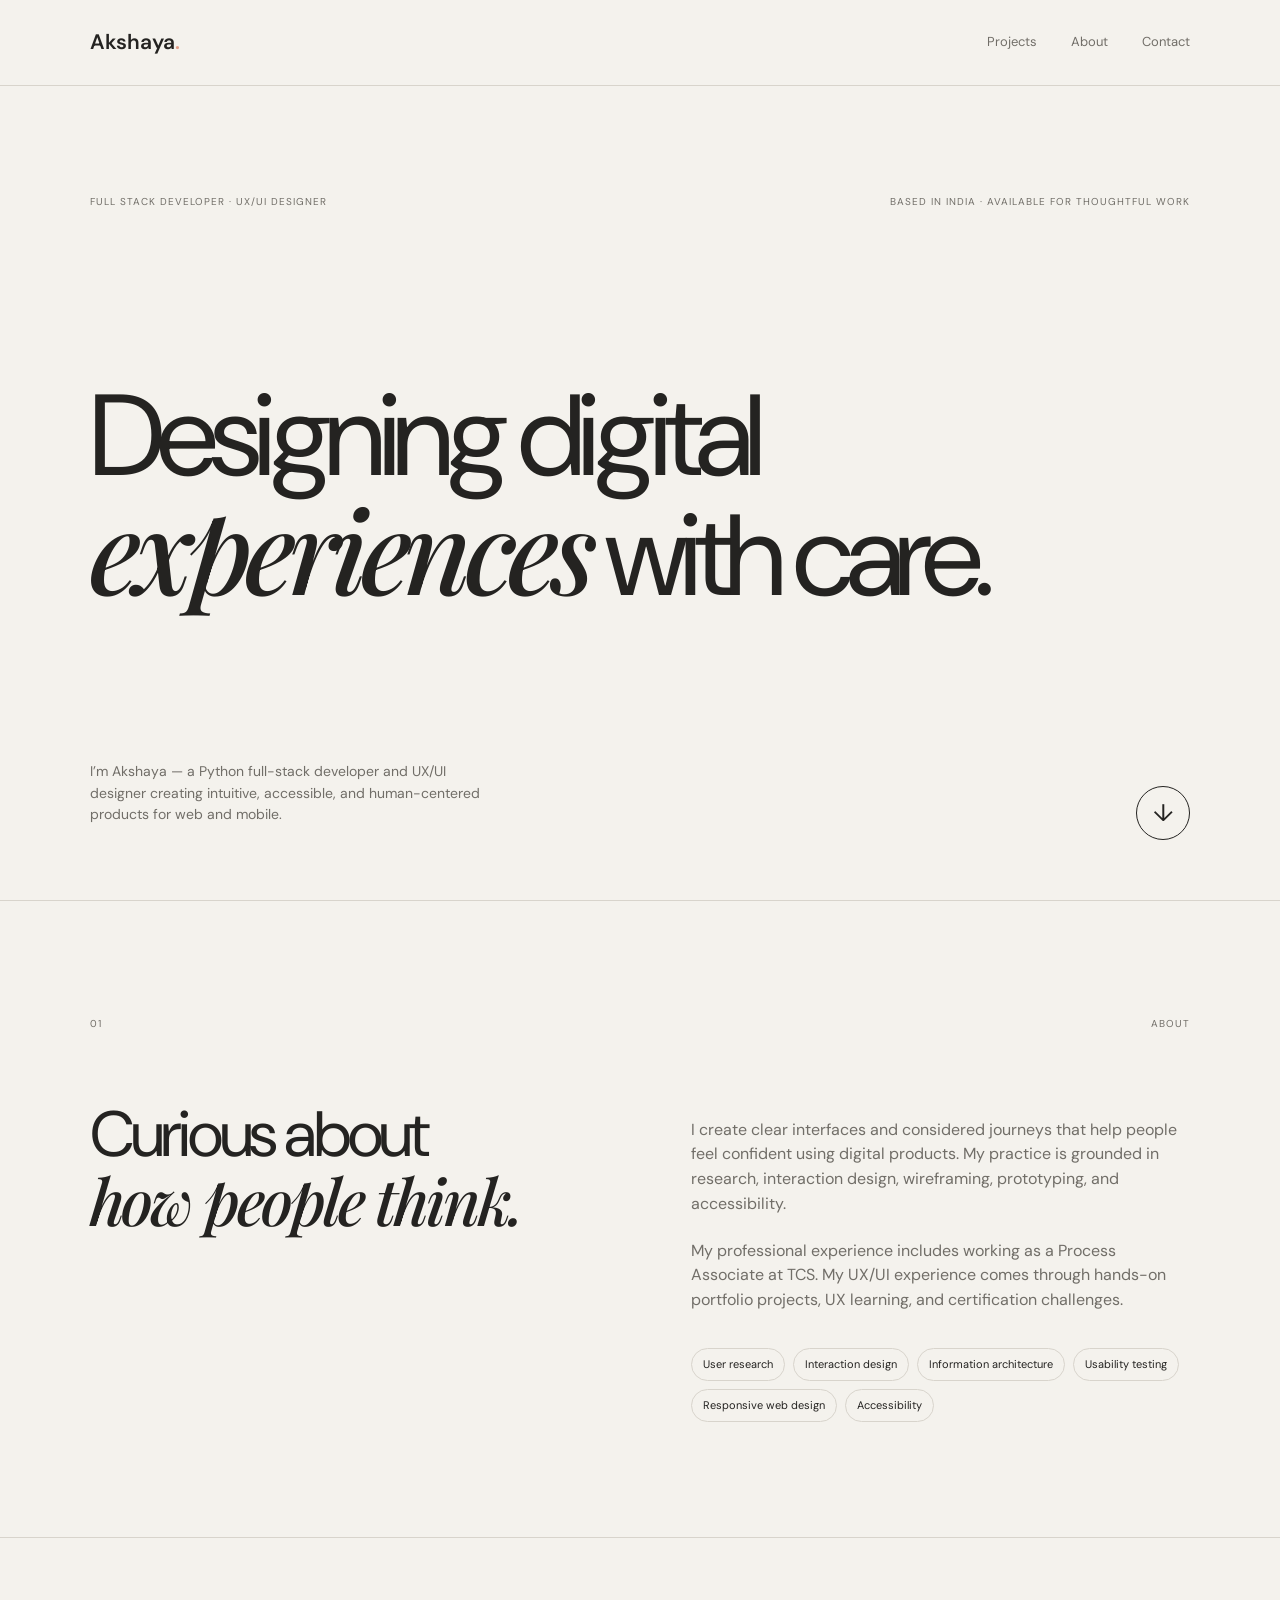
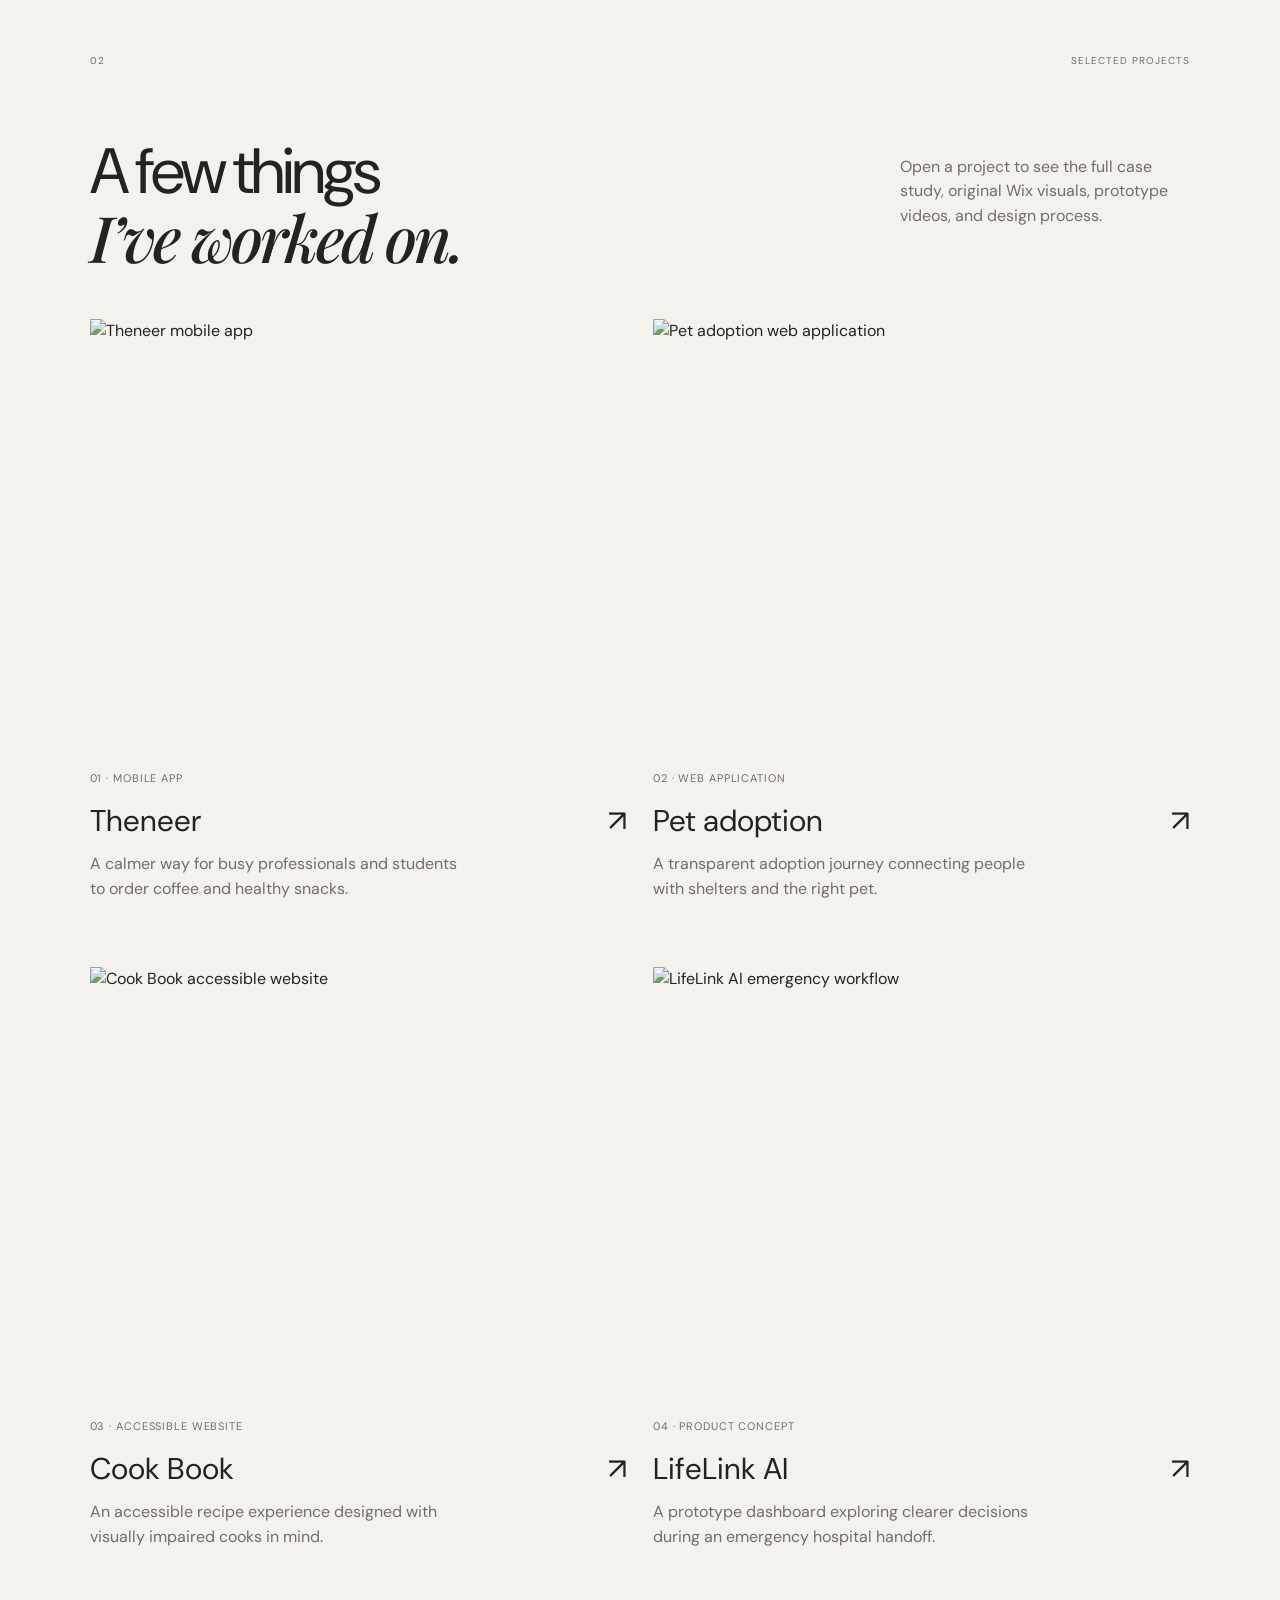
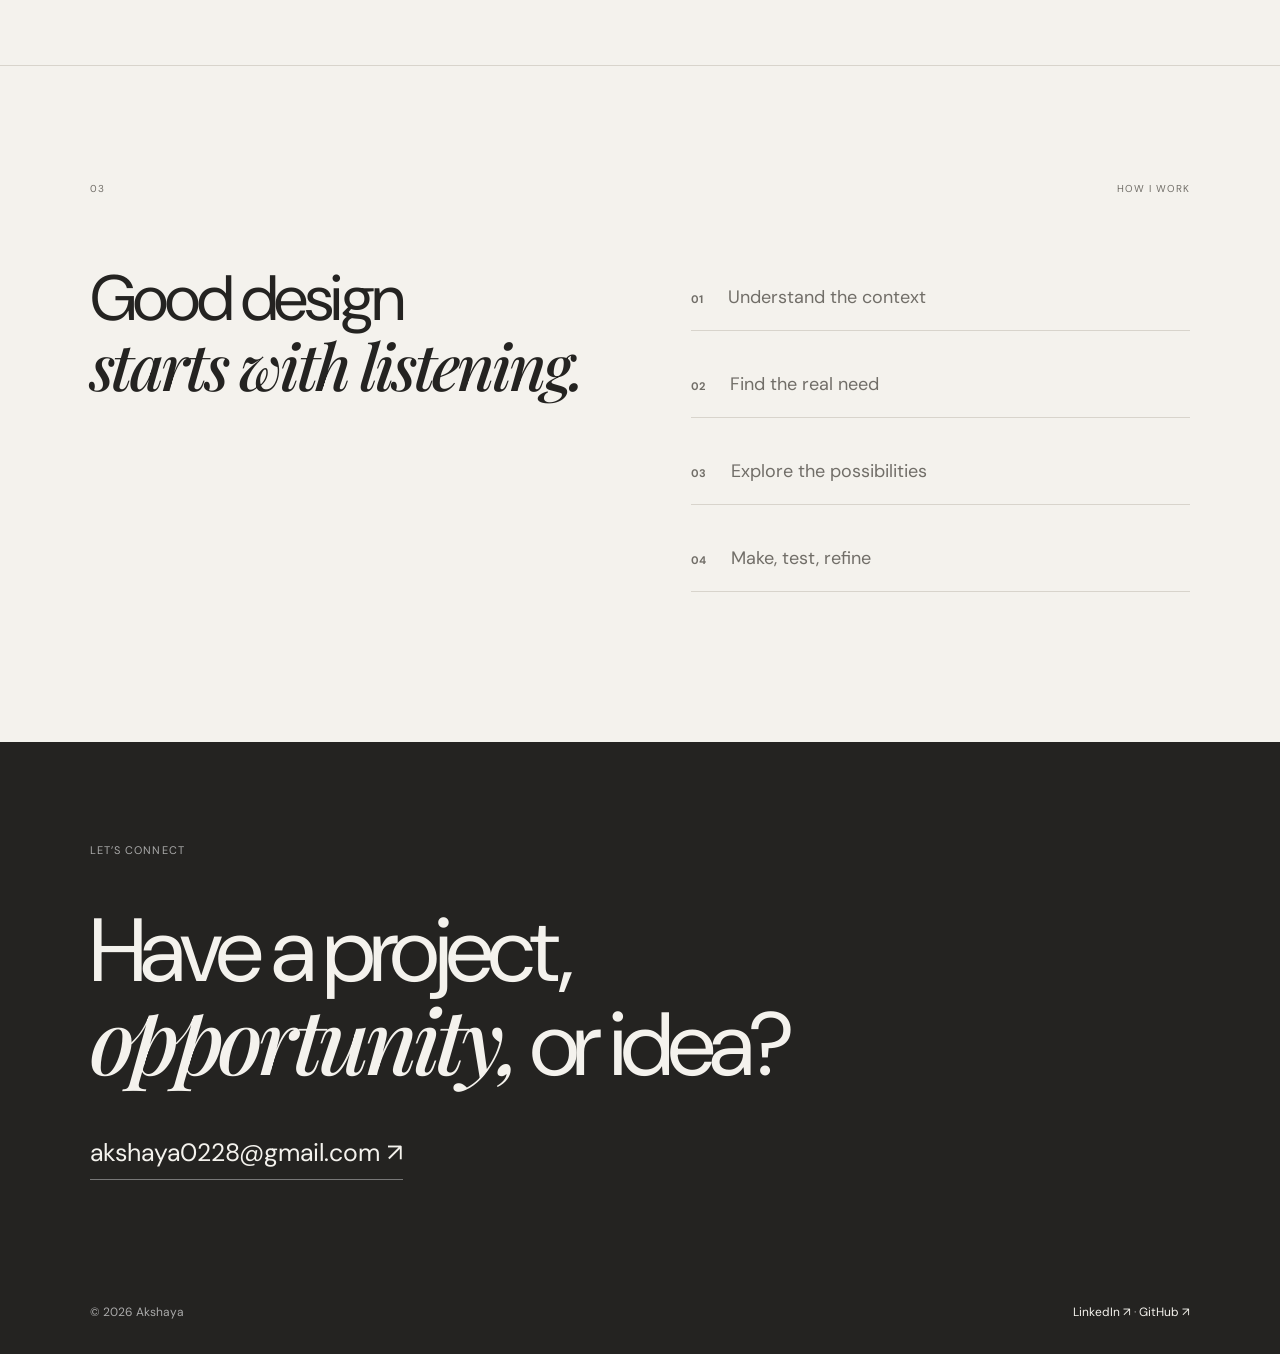
==== commit 42fbead9: "Add files via upload" ====
--- a/index.html
+++ b/index.html
@@ -1,2342 +1,107 @@
-<!DOCTYPE html>
+<!doctype html>
 <html lang="en">
+
 <head>
   <meta charset="UTF-8">
-  <meta name="viewport" content="width=device-width, initial-scale=1.0">
-  <title>Akshaya Ravi Chandran</title>
-  <meta name="description" content="Akshaya — Full Stack Developer with 3+ years of professional experience at TCS, specializing in scalable web applications, clean architecture, and thoughtful UI/UX.">
-  <meta name="keywords" content="Akshaya, Full Stack Developer, Web Developer, Tamil Nadu, PHP, Node.js, MySQL, JavaScript, UX Design, TCS">
-  <meta name="author" content="Akshaya">
-  <meta name="robots" content="index, follow">
-  <link rel="canonical" href="https://akshayaravi-chandran.github.io/">
+  <meta name="viewport" content="width=device-width, initial-scale=1">
+  <title>Akshaya — Full Stack Developer & UX/UI Designer</title>
+  <meta name="description" content="Portfolio of Akshaya, a Python full-stack developer and UX/UI designer.">
+  <link rel="icon" href="assets/butterfly.svg" type="image/svg+xml">
+  <link rel="stylesheet" href="styles.css">
+</head>
 
-  <!-- Open Graph -->
-  <meta property="og:type" content="website">
-  <meta property="og:title" content="Akshaya Ravi Chandran">
-  <meta property="og:description" content="Full Stack Developer with 3+ years of professional experience, building scalable web applications with excellent UI/UX and strong backend architecture.">
-  <meta property="og:url" content="hhttps://akshayaravi-chandran.github.io/">
-  <meta property="og:image" content="assets/og-image.jpg">
-  <meta name="twitter:card" content="summary_large_image">
-  <meta name="twitter:title" content="Akshaya Ravi Chandran">
-  <meta name="twitter:description" content="Full Stack Developer with 3+ years of professional experience, building scalable web applications with excellent UI/UX and strong backend architecture.">
-
-  <!-- Favicon -->
-  <link rel="icon" href="butterfly (1).svg">
-
-  <!-- Fonts -->
-  <link rel="preconnect" href="https://fonts.googleapis.com">
-  <link rel="preconnect" href="https://fonts.gstatic.com" crossorigin>
-  <link href="https://fonts.googleapis.com/css2?family=Space+Grotesk:wght@400;500;600;700&family=Inter:wght@300;400;500;600;700&family=JetBrains+Mono:wght@400;500&display=swap" rel="stylesheet">
-
-  <style>
-
-/* 1. Design Tokens */
-:root {
-  /* Brand palette */
-  --blue: #c261e9;
-  --blue-light: #c967c5;
-  --purple: #4f2f4f;
-  --cyan: #6b3092;
-  --white: #f8fafc;
-
-  /* Dark theme surface system */
-  --bg-base: #05070f;
-  --bg-elevated: #0b0f1d;
-  --bg-elevated-2: #10152a;
-  --surface-glass: rgba(255, 255, 255, 0.05);
-  --surface-glass-strong: rgba(255, 255, 255, 0.08);
-  --border-glass: rgba(255, 255, 255, 0.1);
-  --text-primary: #f1f5f9;
-  --text-secondary: #a3adc2;
-  --text-tertiary: #6b7488;
-
-  /* Gradients */
-  --gradient-brand: linear-gradient(135deg, var(--blue) 0%, var(--purple) 55%, var(--cyan) 100%);
-  --gradient-text: linear-gradient(120deg, var(--blue-light) 0%, var(--purple) 50%, var(--cyan) 100%);
-  --gradient-radial-1: radial-gradient(circle at 20% 20%, rgba(59, 130, 246, 0.35), transparent 60%);
-  --gradient-radial-2: radial-gradient(circle at 80% 30%, rgba(139, 92, 246, 0.3), transparent 60%);
-  --gradient-radial-3: radial-gradient(circle at 50% 90%, rgba(34, 211, 238, 0.25), transparent 60%);
-
-  /* Typography */
-  --font-display: 'Space Grotesk', 'Segoe UI', sans-serif;
-  --font-body: 'Inter', 'Segoe UI', sans-serif;
-  --font-mono: 'JetBrains Mono', monospace;
-
-  /* Spacing scale */
-  --space-xs: 0.5rem;
-  --space-sm: 1rem;
-  --space-md: 1.5rem;
-  --space-lg: 2.5rem;
-  --space-xl: 4rem;
-  --space-2xl: 6rem;
-
-  /* Radii & shadows */
-  --radius-sm: 10px;
-  --radius-md: 18px;
-  --radius-lg: 28px;
-  --radius-pill: 999px;
-  --shadow-glass: 0 8px 32px rgba(0, 0, 0, 0.35);
-  --shadow-glow-blue: 0 0 40px rgba(59, 130, 246, 0.25);
-  --shadow-glow-purple: 0 0 40px rgba(139, 92, 246, 0.25);
-
-  /* Motion */
-  --ease-out: cubic-bezier(0.16, 1, 0.3, 1);
-  --ease-spring: cubic-bezier(0.34, 1.56, 0.64, 1);
-  --dur-fast: 0.2s;
-  --dur-med: 0.45s;
-  --dur-slow: 0.8s;
-
-  /* Layout */
-  --header-height: 76px;
-  --max-width: 1240px;
-}
-
-/* Light theme overrides */
-[data-theme="light"] {
-  --bg-base: #f4f6fb;
-  --bg-elevated: #ffffff;
-  --bg-elevated-2: #eef1f8;
-  --surface-glass: rgba(255, 255, 255, 0.65);
-  --surface-glass-strong: rgba(255, 255, 255, 0.85);
-  --border-glass: rgba(15, 23, 42, 0.08);
-  --text-primary: #101425;
-  --text-secondary: #4b5468;
-  --text-tertiary: #838ca3;
-  --shadow-glass: 0 8px 32px rgba(30, 41, 82, 0.1);
-}
-
-@media (prefers-reduced-motion: reduce) {
-  *, *::before, *::after {
-    animation-duration: 0.001ms !important;
-    animation-iteration-count: 1 !important;
-    transition-duration: 0.001ms !important;
-    scroll-behavior: auto !important;
-  }
-}
-
-/*
-   2. RESET & BASE
-  */
-*, *::before, *::after { box-sizing: border-box; margin: 0; padding: 0; }
-
-html {
-  scroll-behavior: smooth;
-  scroll-padding-top: var(--header-height);
-}
-
-body {
-  font-family: var(--font-body);
-  background: var(--bg-base);
-  color: var(--text-primary);
-  line-height: 1.65;
-  overflow-x: hidden;
-  transition: background var(--dur-med) var(--ease-out), color var(--dur-med) var(--ease-out);
-  -webkit-font-smoothing: antialiased;
-}
-
-img, svg { display: block; max-width: 100%; }
-a { color: inherit; text-decoration: none; }
-ul, ol { list-style: none; }
-button { font: inherit; cursor: pointer; background: none; border: none; color: inherit; }
-input, textarea { font: inherit; color: inherit; }
-
-h1, h2, h3, h4 { font-family: var(--font-display); font-weight: 600; line-height: 1.15; letter-spacing: -0.01em; }
-
-.icon { width: 20px; height: 20px; }
-
-/* Focus visibility */
-a:focus-visible,
-button:focus-visible,
-input:focus-visible,
-textarea:focus-visible {
-  outline: 2px solid var(--cyan);
-  outline-offset: 3px;
-  border-radius: 4px;
-}
-
-.skip-link {
-  position: absolute;
-  top: -100px;
-  left: var(--space-sm);
-  background: var(--blue);
-  color: #fff;
-  padding: 0.75rem 1.25rem;
-  border-radius: var(--radius-sm);
-  z-index: 999;
-  transition: top var(--dur-fast) var(--ease-out);
-}
-.skip-link:focus { top: var(--space-sm); }
-
-/*
-   3. UTILITIES
-   */
-.text-gradient {
-  background: var(--gradient-text);
-  -webkit-background-clip: text;
-  background-clip: text;
-  color: transparent;
-  background-size: 200% 200%;
-  animation: gradientShift 6s ease infinite;
-}
-
-@keyframes gradientShift {
-  0%, 100% { background-position: 0% 50%; }
-  50% { background-position: 100% 50%; }
-}
-
-.glass-card {
-  background: var(--surface-glass);
-  border: 1px solid var(--border-glass);
-  border-radius: var(--radius-lg);
-  backdrop-filter: blur(20px) saturate(140%);
-  -webkit-backdrop-filter: blur(20px) saturate(140%);
-  box-shadow: var(--shadow-glass);
-  transition: transform var(--dur-med) var(--ease-out), box-shadow var(--dur-med) var(--ease-out), border-color var(--dur-med) var(--ease-out);
-}
-
-.btn {
-  display: inline-flex;
-  align-items: center;
-  justify-content: center;
-  gap: 0.6rem;
-  padding: 0.95rem 1.75rem;
-  border-radius: var(--radius-pill);
-  font-weight: 600;
-  font-size: 0.95rem;
-  white-space: nowrap;
-  transition: transform var(--dur-fast) var(--ease-spring), box-shadow var(--dur-fast) var(--ease-out), background var(--dur-fast) var(--ease-out), color var(--dur-fast) var(--ease-out), border-color var(--dur-fast) var(--ease-out);
-}
-.btn svg { width: 18px; height: 18px; transition: transform var(--dur-fast) var(--ease-out); }
-.btn:hover svg { transform: translate(3px, -2px); }
-.btn:active { transform: scale(0.97); }
-
-.btn--primary {
-  background: var(--gradient-brand);
-  color: #fff;
-  box-shadow: 0 8px 24px rgba(59, 130, 246, 0.35);
-}
-.btn--primary:hover { transform: translateY(-3px); box-shadow: 0 14px 32px rgba(139, 92, 246, 0.45); }
-
-.btn--outline {
-  background: transparent;
-  color: var(--text-primary);
-  border: 1.5px solid var(--border-glass);
-}
-.btn--outline:hover { border-color: var(--cyan); color: var(--cyan); transform: translateY(-3px); }
-
-.btn--ghost {
-  background: var(--surface-glass);
-  color: var(--text-primary);
-  border: 1px solid var(--border-glass);
-}
-.btn--ghost:hover { border-color: var(--blue-light); box-shadow: 0 0 0 3px rgba(59,130,246,0.15); }
-
-.btn--small { padding: 0.6rem 1.3rem; font-size: 0.85rem; }
-.btn--block { width: 100%; }
-
-.chip {
-  display: inline-flex;
-  align-items: center;
-  padding: 0.4rem 0.9rem;
-  border-radius: var(--radius-pill);
-  background: var(--surface-glass-strong);
-  border: 1px solid var(--border-glass);
-  font-size: 0.8rem;
-  font-weight: 500;
-  color: var(--text-secondary);
-  transition: border-color var(--dur-fast), color var(--dur-fast), transform var(--dur-fast);
-}
-.chip:hover { color: var(--cyan); border-color: var(--cyan); transform: translateY(-2px); }
-.chip--accent { color: var(--purple); }
-
-.tag {
-  display: inline-flex;
-  padding: 0.35rem 0.8rem;
-  border-radius: var(--radius-pill);
-  background: rgba(139, 92, 246, 0.12);
-  color: var(--purple-light, var(--purple));
-  font-size: 0.78rem;
-  font-weight: 600;
-  border: 1px solid rgba(139, 92, 246, 0.25);
-}
-
-/*
-   4. BACKGROUND ATMOSPHERE
-  */
-.bg-atmosphere {
-  position: fixed;
-  inset: 0;
-  z-index: -2;
-  overflow: hidden;
-  pointer-events: none;
-}
-
-.bg-grid {
-  position: absolute;
-  inset: -1px;
-  background-image:
-    linear-gradient(var(--border-glass) 1px, transparent 1px),
-    linear-gradient(90deg, var(--border-glass) 1px, transparent 1px);
-  background-size: 64px 64px;
-  opacity: 0.35;
-  mask-image: radial-gradient(ellipse 80% 60% at 50% 0%, #000 40%, transparent 100%);
-}
-
-.bg-orb {
-  position: absolute;
-  border-radius: 50%;
-  filter: blur(90px);
-  opacity: 0.55;
-  animation: floatOrb 18s ease-in-out infinite;
-}
-.bg-orb--1 { width: 480px; height: 480px; top: -10%; left: -8%; background: var(--gradient-radial-1); animation-delay: 0s; }
-.bg-orb--2 { width: 520px; height: 520px; top: 20%; right: -12%; background: var(--gradient-radial-2); animation-delay: -6s; }
-.bg-orb--3 { width: 420px; height: 420px; bottom: -15%; left: 30%; background: var(--gradient-radial-3); animation-delay: -12s; }
-
-@keyframes floatOrb {
-  0%, 100% { transform: translate(0, 0) scale(1); }
-  33% { transform: translate(4%, 6%) scale(1.08); }
-  66% { transform: translate(-3%, -4%) scale(0.95); }
-}
-
-/*
-   5. LOADER
-*/
-.loader {
-  position: fixed;
-  inset: 0;
-  z-index: 9999;
-  display: flex;
-  align-items: center;
-  justify-content: center;
-  background: var(--bg-base);
-  transition: opacity var(--dur-slow) var(--ease-out), visibility var(--dur-slow);
-}
-.loader.is-hidden { opacity: 0; visibility: hidden; }
-
-.loader__mark {
-  position: relative;
-  width: 80px;
-  height: 80px;
-  display: flex;
-  align-items: center;
-  justify-content: center;
-}
-.loader__mark span {
-  font-family: var(--font-display);
-  font-size: 1.6rem;
-  font-weight: 700;
-  background: var(--gradient-text);
-  -webkit-background-clip: text;
-  background-clip: text;
-  color: transparent;
-}
-.loader__ring {
-  position: absolute;
-  inset: 0;
-  animation: spin 1.2s linear infinite;
-}
-.loader__ring circle {
-  fill: none;
-  stroke: url(#none);
-  stroke: var(--blue-light);
-  stroke-width: 3;
-  stroke-dasharray: 170;
-  stroke-dashoffset: 60;
-  stroke-linecap: round;
-  opacity: 0.8;
-}
-@keyframes spin { to { transform: rotate(360deg); } }
-
-/*
-   6. NAVIGATION
-*/
-.navbar {
-  position: fixed;
-  top: 0;
-  left: 0;
-  right: 0;
-  z-index: 900;
-  height: var(--header-height);
-  display: flex;
-  align-items: center;
-  transition: background var(--dur-med) var(--ease-out), box-shadow var(--dur-med) var(--ease-out), border-color var(--dur-med) var(--ease-out);
-  border-bottom: 1px solid transparent;
-}
-.navbar.is-scrolled {
-  background: var(--surface-glass-strong);
-  backdrop-filter: blur(18px) saturate(150%);
-  -webkit-backdrop-filter: blur(18px) saturate(150%);
-  border-bottom: 1px solid var(--border-glass);
-  box-shadow: 0 4px 30px rgba(0,0,0,0.15);
-}
-
-.nav-container {
-  width: 100%;
-  max-width: var(--max-width);
-  margin: 0 auto;
-  padding: 0 var(--space-lg);
-  display: flex;
-  align-items: center;
-  justify-content: space-between;
-  gap: var(--space-md);
-}
-
-.nav-logo {
-  font-family: var(--font-display);
-  font-size: 1.25rem;
-  font-weight: 700;
-  letter-spacing: -0.02em;
-}
-.nav-logo__bracket { color: var(--cyan); }
-
-.nav-links {
-  display: flex;
-  align-items: center;
-  gap: var(--space-md);
-}
-.nav-link {
-  position: relative;
-  font-size: 0.92rem;
-  font-weight: 500;
-  color: var(--text-secondary);
-  padding: 0.4rem 0.1rem;
-  transition: color var(--dur-fast) var(--ease-out);
-}
-.nav-link::after {
-  content: '';
-  position: absolute;
-  left: 0;
-  bottom: -4px;
-  width: 0;
-  height: 2px;
-  background: var(--gradient-brand);
-  border-radius: 2px;
-  transition: width var(--dur-med) var(--ease-out);
-}
-.nav-link:hover { color: var(--text-primary); }
-.nav-link:hover::after,
-.nav-link.active::after { width: 100%; }
-.nav-link.active { color: var(--text-primary); }
-
-.nav-actions { display: flex; align-items: center; gap: var(--space-sm); }
-
-.theme-toggle {
-  display: flex;
-  align-items: center;
-  justify-content: center;
-  width: 42px;
-  height: 42px;
-  border-radius: 50%;
-  background: var(--surface-glass);
-  border: 1px solid var(--border-glass);
-  transition: border-color var(--dur-fast), transform var(--dur-fast) var(--ease-spring);
-}
-.theme-toggle:hover { transform: rotate(15deg); border-color: var(--cyan); }
-.theme-toggle .icon-moon { display: none; }
-[data-theme="light"] .theme-toggle .icon-sun { display: none; }
-[data-theme="light"] .theme-toggle .icon-moon { display: block; }
-
-.nav-cta { display: inline-flex; }
-
-.nav-toggle {
-  display: none;
-  flex-direction: column;
-  justify-content: center;
-  gap: 5px;
-  width: 42px;
-  height: 42px;
-  border-radius: 50%;
-  background: var(--surface-glass);
-  border: 1px solid var(--border-glass);
-}
-.nav-toggle span {
-  display: block;
-  width: 18px;
-  height: 2px;
-  margin: 0 auto;
-  background: var(--text-primary);
-  border-radius: 2px;
-  transition: transform var(--dur-fast) var(--ease-out), opacity var(--dur-fast) var(--ease-out);
-}
-.nav-toggle.is-active span:nth-child(1) { transform: translateY(7px) rotate(45deg); }
-.nav-toggle.is-active span:nth-child(2) { opacity: 0; }
-.nav-toggle.is-active span:nth-child(3) { transform: translateY(-7px) rotate(-45deg); }
-
-/*
-   7. HERO
-*/
-.hero {
-  position: relative;
-  min-height: 100vh;
-  display: flex;
-  flex-direction: column;
-  justify-content: center;
-  padding: calc(var(--header-height) + var(--space-lg)) var(--space-lg) var(--space-xl);
-}
-
-.hero__container {
-  max-width: var(--max-width);
-  margin: 0 auto;
-  width: 100%;
-  display: grid;
-  grid-template-columns: 1.15fr 0.85fr;
-  gap: var(--space-2xl);
-  align-items: center;
-}
-
-.hero__eyebrow {
-  display: inline-flex;
-  align-items: center;
-  gap: 0.5rem;
-  font-size: 0.85rem;
-  font-weight: 500;
-  color: var(--text-secondary);
-  padding: 0.5rem 1rem;
-  border-radius: var(--radius-pill);
-  background: var(--surface-glass);
-  border: 1px solid var(--border-glass);
-  margin-bottom: var(--space-md);
-}
-.eyebrow-dot {
-  width: 8px;
-  height: 8px;
-  border-radius: 50%;
-  background: var(--cyan);
-  box-shadow: 0 0 0 4px rgba(34, 211, 238, 0.2);
-  animation: pulseDot 2s ease-in-out infinite;
-}
-@keyframes pulseDot {
-  0%, 100% { transform: scale(1); opacity: 1; }
-  50% { transform: scale(1.3); opacity: 0.7; }
-}
-
-.hero__title {
-  font-size: clamp(2.4rem, 5.5vw, 4rem);
-  margin-bottom: var(--space-md);
-}
-.hero__role-line {
-  display: block;
-  font-size: clamp(1.3rem, 3vw, 2rem);
-  color: var(--text-secondary);
-  margin-top: 0.5rem;
-}
-.typing-text { color: var(--cyan); font-family: var(--font-mono); font-weight: 500; }
-.typing-cursor {
-  display: inline-block;
-  color: var(--cyan);
-  animation: blinkCursor 0.9s step-end infinite;
-  font-weight: 300;
-}
-@keyframes blinkCursor { 0%, 50% { opacity: 1; } 51%, 100% { opacity: 0; } }
-
-.hero__desc {
-  max-width: 560px;
-  color: var(--text-secondary);
-  font-size: 1.05rem;
-  margin-bottom: var(--space-lg);
-}
-.hero__desc strong { color: var(--text-primary); font-weight: 600; }
-
-.hero__actions {
-  display: flex;
-  flex-wrap: wrap;
-  gap: var(--space-sm);
-  margin-bottom: var(--space-lg);
-}
-
-.hero__social { display: flex; gap: 0.85rem; }
-.social-icon {
-  display: flex;
-  align-items: center;
-  justify-content: center;
-  width: 44px;
-  height: 44px;
-  border-radius: 50%;
-  background: var(--surface-glass);
-  border: 1px solid var(--border-glass);
-  color: var(--text-secondary);
-  transition: color var(--dur-fast), border-color var(--dur-fast), transform var(--dur-fast) var(--ease-spring);
-}
-.social-icon svg { width: 19px; height: 19px; }
-.social-icon:hover { color: var(--cyan); border-color: var(--cyan); transform: translateY(-4px); }
-
-.hero__visual { display: flex; justify-content: center; }
-
-.hero-card {
-  position: relative;
-  width: 340px;
-  height: 340px;
-  border-radius: 800%;
-  /* border-radius: var(--radius-lg); */
-  background: var(--surface-glass);
-  border: 1px solid var(--border-glass);
-  backdrop-filter: blur(20px);
-  -webkit-backdrop-filter: blur(20px);
-  display: flex;
-  align-items: center;
-  justify-content: center;
-  box-shadow: var(--shadow-glass);
-  animation: floatCard 6s ease-in-out infinite;
-}
-@keyframes floatCard {
-  0%, 100% { transform: translateY(0); }
-  50% { transform: translateY(-18px); }
-}
-
-.hero-card__glow {
-  position: absolute;
-  inset: -30%;
-  background: conic-gradient(from 0deg, var(--blue), var(--purple), var(--cyan), var(--blue));
-  filter: blur(60px);
-  opacity: 0.35;
-  border-radius: 50%;
-  z-index: -1;
-  animation: spin 12s linear infinite;
-}
-
-.hero-card__avatar {
-  width: 160px;
-  height: 160px;
-  border-radius: 50%;
-  background: var(--gradient-brand);
-  display: flex;
-  align-items: center;
-  justify-content: center;
-  box-shadow: 0 0 60px rgba(139, 92, 246, 0.5), inset 0 0 0 6px rgba(255,255,255,0.15);
-}
-.hero-card__avatar span {
-  font-family: var(--font-display);
-  font-size: 3rem;
-  font-weight: 700;
-  color: #fff;
-}
-
-.hero-card__badge {
-  position: absolute;
-  display: flex;
-  align-items: center;
-  gap: 0.5rem;
-  padding: 0.6rem 1rem;
-  border-radius: var(--radius-pill);
-  background: var(--surface-glass-strong);
-  border: 1px solid var(--border-glass);
-  font-size: 0.78rem;
-  font-weight: 600;
-  backdrop-filter: blur(10px);
-  box-shadow: var(--shadow-glass);
-  animation: floatBadge 5s ease-in-out infinite;
-}
-.hero-card__badge svg { width: 15px; height: 15px; color: var(--cyan); }
-.hero-card__badge--1 { top: 6%; left: -12%; animation-delay: 0s; }
-.hero-card__badge--2 { bottom: 12%; right: -14%; animation-delay: -1.7s; }
-.hero-card__badge--3 { bottom: -6%; left: 8%; animation-delay: -3.4s; }
-@keyframes floatBadge {
-  0%, 100% { transform: translateY(0); }
-  50% { transform: translateY(-10px); }
-}
-
-.scroll-indicator {
-  position: absolute;
-  bottom: var(--space-md);
-  left: 50%;
-  transform: translateX(-50%);
-  display: flex;
-  flex-direction: column;
-  align-items: center;
-  gap: 0.4rem;
-  font-size: 0.75rem;
-  color: var(--text-tertiary);
-  letter-spacing: 0.08em;
-  text-transform: uppercase;
-  animation: bounceDown 2.2s ease-in-out infinite;
-}
-.scroll-indicator svg { width: 16px; height: 16px; }
-@keyframes bounceDown {
-  0%, 100% { transform: translate(-50%, 0); }
-  50% { transform: translate(-50%, 8px); }
-}
-
-/*
-   8. SHARED SECTION LAYOUT
-*/
-.section { position: relative; padding: var(--space-2xl) var(--space-lg); }
-.section--alt { background: var(--bg-elevated); }
-.section__container { max-width: var(--max-width); margin: 0 auto; }
-
-.section__header { text-align: center; max-width: 640px; margin: 0 auto var(--space-xl); }
-.section__header--sub { margin-top: var(--space-2xl); }
-.section__eyebrow {
-  font-family: var(--font-mono);
-  font-size: 0.8rem;
-  letter-spacing: 0.1em;
-  text-transform: uppercase;
-  color: var(--cyan);
-  margin-bottom: 0.6rem;
-}
-.section__title { font-size: clamp(1.8rem, 3.5vw, 2.6rem); }
-.section__subtitle { color: var(--text-secondary); margin-top: var(--space-sm); }
-
-/*
-   ABOUT
-*/
-.about__grid {
-  /* display: grid; */
-  grid-template-columns: 1.4fr 1fr;
-  gap: var(--space-2xl);
-  align-items: start;
-
-  
-}
-.about__text p { color: var(--text-secondary); margin-bottom: var(--space-sm);  }
-.about__text strong { color: var(--text-primary); }
-
-.about__stats {
-  display: grid;
-  grid-template-columns: repeat(4, 1fr);
-  gap: var(--space-sm);
-  margin-top: var(--space-lg);
-}
-.stat { text-align: left; }
-.stat__number {
-  display: block;
-  font-family: var(--font-display);
-  font-size: clamp(1.6rem, 3vw, 2.2rem);
-  font-weight: 700;
-  background: var(--gradient-text);
-  -webkit-background-clip: text;
-  background-clip: text;
-  color: transparent;
-}
-.stat__label { font-size: 0.8rem; color: var(--text-tertiary); }
-
-.about__info-card { padding: var(--space-lg); }
-.about__info-card h3 { font-size: 1.15rem; margin-bottom: var(--space-md); }
-.info-list li {
-  display: flex;
-  justify-content: space-between;
-  padding: 0.7rem 0;
-  border-bottom: 1px solid var(--border-glass);
-  font-size: 0.9rem;
-}
-.info-list li:last-child { border-bottom: none; }
-.info-list span { color: var(--text-tertiary); }
-.info-list strong { color: var(--text-primary); font-weight: 600; text-align: right; }
-.info-list__traits { display: flex; flex-wrap: wrap; gap: 0.5rem; margin-top: var(--space-md); }
-
-/*
-   9. SKILLS
-*/
-.skills__grid {
-  display: grid;
-  grid-template-columns: repeat(3, 1fr);
-  gap: var(--space-md);
-}
-.skill-block { padding: var(--space-lg); }
-.skill-block__head { display: flex; align-items: center; gap: 0.8rem; margin-bottom: var(--space-md); }
-.skill-block__head--spaced { margin-top: var(--space-lg); }
-.skill-block__icon {
-  display: flex;
-  align-items: center;
-  justify-content: center;
-  width: 42px;
-  height: 42px;
-  border-radius: var(--radius-sm);
-  background: var(--gradient-brand);
-  color: #fff;
-  flex-shrink: 0;
-}
-.skill-block__icon svg { width: 20px; height: 20px; }
-.skill-block h3 { font-size: 1.05rem; }
-
-.skill-bar { margin-bottom: var(--space-sm); }
-.skill-bar__top { display: flex; justify-content: space-between; font-size: 0.85rem; margin-bottom: 0.4rem; }
-.skill-bar__top span { color: var(--text-secondary); font-weight: 500; }
-.skill-bar__top em { color: var(--cyan); font-style: normal; font-family: var(--font-mono); font-size: 0.78rem; }
-.skill-bar__track {
-  height: 8px;
-  border-radius: var(--radius-pill);
-  background: var(--bg-elevated-2);
-  overflow: hidden;
-  box-shadow: inset 0 1px 3px rgba(0,0,0,0.3);
-}
-.skill-bar__fill {
-  height: 100%;
-  width: 0%;
-  border-radius: var(--radius-pill);
-  background: var(--gradient-brand);
-  transition: width 1.4s var(--ease-out);
-  position: relative;
-}
-
-.chip-grid { display: flex; flex-wrap: wrap; gap: 0.6rem; }
-
-/*
-   10. PROJECTS
-*/
-.filter-bar {
-  display: flex;
-  justify-content: center;
-  flex-wrap: wrap;
-  gap: 0.6rem;
-  margin-bottom: var(--space-xl);
-}
-.filter-btn {
-  padding: 0.6rem 1.4rem;
-  border-radius: var(--radius-pill);
-  background: var(--surface-glass);
-  border: 1px solid var(--border-glass);
-  color: var(--text-secondary);
-  font-size: 0.88rem;
-  font-weight: 500;
-  transition: all var(--dur-fast) var(--ease-out);
-}
-.filter-btn:hover { color: var(--text-primary); border-color: var(--blue-light); }
-.filter-btn.active { background: var(--gradient-brand); color: #fff; border-color: transparent; }
-
-.projects__grid {
-  display: grid;
-  grid-template-columns: repeat(auto-fit, minmax(340px, 1fr));
-  gap: var(--space-md);
-}
-
-.project-card {
-  padding: var(--space-lg);
-  display: flex;
-  flex-direction: column;
-  transition: transform var(--dur-med) var(--ease-out), box-shadow var(--dur-med) var(--ease-out);
-}
-.project-card:hover {
-  transform: translateY(-8px);
-  box-shadow: var(--shadow-glow-blue), var(--shadow-glass);
-  border-color: rgba(59, 130, 246, 0.35);
-}
-.project-card.is-hidden { display: none; }
-
-.project-card__top { display: flex; justify-content: space-between; align-items: flex-start; margin-bottom: var(--space-md); }
-.project-card__icon {
-  display: flex;
-  align-items: center;
-  justify-content: center;
-  width: 46px;
-  height: 46px;
-  border-radius: var(--radius-sm);
-  background: var(--bg-elevated-2);
-  color: var(--cyan);
-}
-.project-card__icon svg { width: 22px; height: 22px; }
-.project-card__links { display: flex; gap: 0.5rem; }
-.icon-link {
-  display: flex;
-  align-items: center;
-  justify-content: center;
-  width: 36px;
-  height: 36px;
-  border-radius: 50%;
-  background: var(--bg-elevated-2);
-  color: var(--text-secondary);
-  transition: color var(--dur-fast), transform var(--dur-fast) var(--ease-spring);
-}
-.icon-link svg { width: 16px; height: 16px; }
-.icon-link:hover { color: var(--cyan); transform: scale(1.1); }
-
-.project-card__title { font-size: 1.15rem; margin-bottom: 0.6rem; }
-.project-card__desc { color: var(--text-secondary); font-size: 0.92rem; margin-bottom: var(--space-sm); flex-grow: 1; }
-.project-card__features { margin-bottom: var(--space-md); }
-.project-card__features li {
-  position: relative;
-  padding-left: 1.3rem;
-  font-size: 0.85rem;
-  color: var(--text-secondary);
-  margin-bottom: 0.35rem;
-}
-.project-card__features li::before {
-  content: '';
-  position: absolute;
-  left: 0;
-  top: 0.5rem;
-  width: 6px;
-  height: 6px;
-  border-radius: 50%;
-  background: var(--gradient-brand);
-}
-.project-card__tags { display: flex; flex-wrap: wrap; gap: 0.5rem; }
-
-/*
-   11. EXPERIENCE TIMELINE
-*/
-.timeline { position: relative; max-width: 900px; margin: 0 auto; padding-left: var(--space-lg); }
-.timeline::before {
-  content: '';
-  position: absolute;
-  left: 6px;
-  top: 8px;
-  bottom: 8px;
-  width: 2px;
-  background: linear-gradient(var(--blue), var(--purple), var(--cyan));
-  opacity: 0.4;
-}
-.timeline__item { position: relative; margin-bottom: var(--space-lg); }
-.timeline__marker {
-  position: absolute;
-  left: -30px;
-  top: 10px;
-  width: 14px;
-  height: 14px;
-  border-radius: 50%;
-  background: var(--gradient-brand);
-  box-shadow: 0 0 0 5px var(--bg-base), 0 0 20px rgba(139, 92, 246, 0.6);
-}
-.timeline__card { padding: var(--space-lg); }
-.timeline__card-head {
-  display: flex;
-  justify-content: space-between;
-  align-items: flex-start;
-  flex-wrap: wrap;
-  gap: var(--space-xs);
-  margin-bottom: var(--space-md);
-}
-.timeline__card-head h3 { font-size: 1.2rem; }
-.timeline__card-head h3 span { color: var(--text-tertiary); font-weight: 400; font-size: 0.9rem; }
-.timeline__org { color: var(--cyan); font-size: 0.9rem; margin-top: 0.3rem; }
-.timeline__date {
-  font-family: var(--font-mono);
-  font-size: 0.8rem;
-  color: var(--text-secondary);
-  padding: 0.4rem 0.9rem;
-  border-radius: var(--radius-pill);
-  background: var(--bg-elevated-2);
-  white-space: nowrap;
-}
-.timeline__list { margin-bottom: var(--space-md); }
-.timeline__list li {
-  position: relative;
-  padding-left: 1.4rem;
-  color: var(--text-secondary);
-  font-size: 0.92rem;
-  margin-bottom: 0.55rem;
-}
-.timeline__list li::before {
-  content: '';
-  position: absolute;
-  left: 0;
-  top: 0.55rem;
-  width: 7px;
-  height: 7px;
-  border-radius: 2px;
-  background: var(--gradient-brand);
-  transform: rotate(45deg);
-}
-.timeline__list strong { color: var(--text-primary); }
-.timeline__tags { display: flex; flex-wrap: wrap; gap: 0.5rem; }
-
-   /* 12. EDUCATION */
-
-.education__grid {
-  display: grid;
-  grid-template-columns: repeat(2, 1fr);
-  gap: var(--space-md);
-}
-.education__card { padding: var(--space-lg); text-align: center; }
-.education__icon {
-  display: inline-flex;
-  align-items: center;
-  justify-content: center;
-  width: 56px;
-  height: 56px;
-  border-radius: 50%;
-  background: var(--gradient-brand);
-  color: #fff;
-  margin-bottom: var(--space-md);
-}
-.education__icon svg { width: 26px; height: 26px; }
-.education__card h3 { font-size: 1.1rem; margin-bottom: 0.5rem; }
-.education__card h3 span { color: var(--cyan); font-weight: 500; }
-.education__meta { color: var(--text-tertiary); font-size: 0.85rem; }
-
-
-   /* 13. CERTIFICATIONS & ACHIEVEMENTS */
-
-.cert__grid {
-  display: grid;
-  grid-template-columns: repeat(3, 1fr);
-  gap: var(--space-md);
-  margin-bottom: 0;
-}
-.cert__card { padding: var(--space-lg); text-align: center; }
-.cert__icon {
-  display: inline-flex;
-  align-items: center;
-  justify-content: center;
-  width: 52px;
-  height: 52px;
-  border-radius: 50%;
-  background: var(--bg-elevated-2);
-  color: var(--cyan);
-  margin-bottom: var(--space-sm);
-}
-.cert__icon svg { width: 24px; height: 24px; }
-.cert__card h3 { font-size: 1rem; margin-bottom: 0.3rem; }
-.cert__card p { color: var(--text-tertiary); font-size: 0.85rem; }
-
-.achievements__grid {
-  display: grid;
-  grid-template-columns: repeat(4, 1fr);
-  gap: var(--space-md);
-}
-.achievement__card { padding: var(--space-lg); }
-.achievement__icon {
-  display: inline-flex;
-  align-items: center;
-  justify-content: center;
-  width: 48px;
-  height: 48px;
-  border-radius: var(--radius-sm);
-  background: var(--gradient-brand);
-  color: #fff;
-  margin-bottom: var(--space-sm);
-}
-.achievement__icon svg { width: 22px; height: 22px; }
-.achievement__card h3 { font-size: 1rem; margin-bottom: 0.4rem; }
-.achievement__card p { color: var(--text-secondary); font-size: 0.85rem; }
-
-   /* 14. CONTACT */
-
-.contact__grid {
-  display: grid;
-  grid-template-columns: 0.85fr 1.15fr;
-  gap: var(--space-2xl);
-}
-.contact__info { display: flex; flex-direction: column; gap: var(--space-sm); }
-.contact__item {
-  display: flex;
-  align-items: center;
-  gap: var(--space-sm);
-  padding: var(--space-md);
-}
-.contact__item:hover { transform: translateX(6px); border-color: var(--cyan); }
-.contact__icon {
-  display: flex;
-  align-items: center;
-  justify-content: center;
-  width: 46px;
-  height: 46px;
-  border-radius: 50%;
-  background: var(--gradient-brand);
-  color: #fff;
-  flex-shrink: 0;
-}
-.contact__icon svg { width: 20px; height: 20px; }
-.contact__item span:last-child { display: flex; flex-direction: column; gap: 0.15rem; }
-.contact__item strong { font-size: 0.95rem; }
-.contact__item em { font-style: normal; color: var(--text-tertiary); font-size: 0.85rem; }
-
-.contact__form { padding: var(--space-lg); }
-.form-row { display: grid; grid-template-columns: 1fr 1fr; gap: var(--space-sm); }
-.form-group { margin-bottom: var(--space-sm); display: flex; flex-direction: column; }
-.form-group label { font-size: 0.85rem; font-weight: 500; margin-bottom: 0.45rem; color: var(--text-secondary); }
-.form-group input,
-.form-group textarea {
-  padding: 0.85rem 1rem;
-  border-radius: var(--radius-sm);
-  background: var(--bg-elevated-2);
-  border: 1px solid var(--border-glass);
-  color: var(--text-primary);
-  resize: vertical;
-  transition: border-color var(--dur-fast), box-shadow var(--dur-fast);
-}
-.form-group input::placeholder,
-.form-group textarea::placeholder { color: var(--text-tertiary); }
-.form-group input:focus,
-.form-group textarea:focus {
-  border-color: var(--cyan);
-  box-shadow: 0 0 0 3px rgba(34, 211, 238, 0.15);
-  outline: none;
-}
-.form-group.has-error input,
-.form-group.has-error textarea { border-color: #f87171; }
-.form-error {
-  display: block;
-  min-height: 1.1rem;
-  font-size: 0.78rem;
-  color: #f87171;
-  margin-top: 0.35rem;
-}
-.form-success {
-  display: none;
-  margin-top: var(--space-sm);
-  padding: 0.85rem 1rem;
-  border-radius: var(--radius-sm);
-  background: rgba(34, 211, 238, 0.1);
-  border: 1px solid rgba(34, 211, 238, 0.3);
-  color: var(--cyan);
-  font-size: 0.88rem;
-  text-align: center;
-}
-.form-success.is-visible { display: block; animation: fadeInUp var(--dur-med) var(--ease-out); }
-
-   /* 15. FOOTER */
-
-.footer {
-  background: var(--bg-elevated);
-  border-top: 1px solid var(--border-glass);
-  padding: var(--space-xl) var(--space-lg) var(--space-md);
-}
-.footer__container {
-  max-width: var(--max-width);
-  margin: 0 auto;
-  display: grid;
-  grid-template-columns: 1.5fr 1fr 1fr;
-  gap: var(--space-lg);
-  padding-bottom: var(--space-lg);
-}
-.footer__brand p { color: var(--text-tertiary); font-size: 0.88rem; margin-top: var(--space-sm); max-width: 280px; }
-.footer__links, .footer__social { display: flex; flex-direction: column; gap: 0.7rem; }
-.footer__links h4, .footer__social h4 { font-size: 0.85rem; text-transform: uppercase; letter-spacing: 0.06em; color: var(--text-tertiary); margin-bottom: 0.3rem; }
-.footer__links a { color: var(--text-secondary); font-size: 0.9rem; transition: color var(--dur-fast); width: fit-content; }
-.footer__links a:hover { color: var(--cyan); }
-.footer__social-icons { display: flex; gap: 0.6rem; }
-
-.footer__bottom {
-  max-width: var(--max-width);
-  margin: 0 auto;
-  padding-top: var(--space-md);
-  border-top: 1px solid var(--border-glass);
-  display: flex;
-  justify-content: space-between;
-  flex-wrap: wrap;
-  gap: 0.5rem;
-  font-size: 0.82rem;
-  color: var(--text-tertiary);
-}
-
-   /* 16. BACK TO TOP */
-
-.back-to-top {
-  position: fixed;
-  bottom: var(--space-md);
-  right: var(--space-md);
-  width: 48px;
-  height: 48px;
-  border-radius: 50%;
-  background: var(--gradient-brand);
-  color: #fff;
-  display: flex;
-  align-items: center;
-  justify-content: center;
-  box-shadow: 0 8px 24px rgba(59, 130, 246, 0.4);
-  opacity: 0;
-  visibility: hidden;
-  transform: translateY(20px);
-  transition: opacity var(--dur-med) var(--ease-out), transform var(--dur-med) var(--ease-out), visibility var(--dur-med);
-  z-index: 500;
-}
-.back-to-top.is-visible { opacity: 1; visibility: visible; transform: translateY(0); }
-.back-to-top:hover { transform: translateY(-4px); }
-.back-to-top svg { width: 20px; height: 20px; }
-
-
-   /* 17. SCROLL REVEAL */
-
-.reveal { opacity: 0; transition: opacity 0.9s var(--ease-out), transform 0.9s var(--ease-out); }
-.reveal[data-reveal="up"] { transform: translateY(40px); }
-.reveal[data-reveal="left"] { transform: translateX(-40px); }
-.reveal[data-reveal="right"] { transform: translateX(40px); }
-.reveal[data-reveal="scale"] { transform: scale(0.9); }
-.reveal.is-visible { opacity: 1; transform: translate(0, 0) scale(1); }
-
-@keyframes fadeInUp {
-  from { opacity: 0; transform: translateY(10px); }
-  to { opacity: 1; transform: translateY(0); }
-}
-
-   /* 18. RESPONSIVE BREAKPOINTS */
-
-
-/* Laptop / small desktop */
-@media (max-width: 1180px) {
-  .skills__grid { grid-template-columns: repeat(2, 1fr); }
-  .achievements__grid { grid-template-columns: repeat(2, 1fr); }
-}
-
-/* Tablet */
-@media (max-width: 960px) {
-  :root { --space-2xl: 4rem; --space-xl: 3rem; }
-
-  .nav-links {
-    position: fixed;
-    top: var(--header-height);
-    left: 0;
-    right: 0;
-    flex-direction: column;
-    align-items: flex-start;
-    gap: 0;
-    background: var(--bg-elevated);
-    border-bottom: 1px solid var(--border-glass);
-    padding: var(--space-sm) var(--space-lg);
-    transform: translateY(-130%);
-    opacity: 0;
-    transition: transform var(--dur-med) var(--ease-out), opacity var(--dur-med) var(--ease-out);
-    max-height: 80vh;
-    overflow-y: auto;
-  }
-  .nav-links.is-open { transform: translateY(0); opacity: 1; }
-  .nav-links li { width: 100%; }
-  .nav-link { display: block; padding: 0.85rem 0; width: 100%; }
-  .nav-cta { display: none; }
-  .nav-toggle { display: flex; }
-
-  .hero__container { grid-template-columns: 1fr; text-align: center; }
-  .hero__content { order: 2; }
-  .hero__visual { order: 1; }
-  .hero__desc { margin-left: auto; margin-right: auto; }
-  .hero__actions, .hero__social { justify-content: center; }
-  .hero-card { width: 280px; height: 280px; }
-
-  .about__grid { grid-template-columns: 1fr; }
-  .about__stats { grid-template-columns: repeat(2, 1fr); }
-
-  .skills__grid { grid-template-columns: 1fr; }
-
-  .cert__grid { grid-template-columns: 1fr 1fr; }
-  .achievements__grid { grid-template-columns: 1fr; }
-
-  .contact__grid { grid-template-columns: 1fr; }
-
-  .footer__container { grid-template-columns: 1fr 1fr; }
-  .footer__brand { grid-column: 1 / -1; }
-}
-
-/* Mobile */
-@media (max-width: 600px) {
-  .nav-container { padding: 0 var(--space-sm); }
-  .section { padding: var(--space-xl) var(--space-sm); }
-  .hero { padding-left: var(--space-sm); padding-right: var(--space-sm); }
-
-  .hero__title { font-size: clamp(2rem, 9vw, 2.6rem); }
-  .hero__role-line { font-size: 1.15rem; }
-
-  .about__stats { grid-template-columns: repeat(2, 1fr); }
-  .education__grid { grid-template-columns: 1fr; }
-  .cert__grid { grid-template-columns: 1fr; }
-
-  .form-row { grid-template-columns: 1fr; }
-
-  .timeline { padding-left: var(--space-md); }
-  .timeline__card-head { flex-direction: column; }
-
-  .footer__container { grid-template-columns: 1fr; }
-
-  .back-to-top { width: 42px; height: 42px; bottom: var(--space-sm); right: var(--space-sm); }
-}
-
-  </style>
-</head>
 <body>
-
-<!-- LOADER -->
-  <div class="loader" id="loader" aria-hidden="true">
-    <div class="loader__mark">
-      <span>Akshaya</span>
-      <svg class="loader__ring" viewBox="0 0 80 80">
-        <circle cx="40" cy="40" r="36"></circle>
-      </svg>
-    </div>
-  </div>
-
-<!-- SKIP LINK -->
-  <a href="#main" class="skip-link">Skip to main content</a>
-
-<!-- BACKGROUND ATMOSPHERE -->
-  <div class="bg-atmosphere" aria-hidden="true">
-    <div class="bg-grid"></div>
-    <div class="bg-orb bg-orb--1"></div>
-    <div class="bg-orb bg-orb--2"></div>
-    <div class="bg-orb bg-orb--3"></div>
-  </div>
-
-<!-- NAVIGATION -->
-  <header class="navbar" id="navbar">
-    <nav class="nav-container" aria-label="Primary">
-      <a href="#home" class="nav-logo" aria-label="Akshaya, home">
-        <span class="nav-logo__bracket"></span> Akshaya <span class="nav-logo__bracket"></span>
-      </a>
-
-      <ul class="nav-links" id="navLinks">
-        <li><a href="#home" class="nav-link active" data-section="home">Home</a></li>
-        <li><a href="#about" class="nav-link" data-section="about">About</a></li>
-        <li><a href="#skills" class="nav-link" data-section="skills">Skills</a></li>
-        <li><a href="CSS/Projects (1).html" class="nav-link" data-section="projects">Projects</a></li>
-        <!-- <li><a href="#experience" class="nav-link" data-section="experience">Experience</a></li>
-        <li><a href="#education" class="nav-link" data-section="education">Education</a></li>
-        <li><a href="#certifications" class="nav-link" data-section="certifications">Certificates</a></li> -->
-        <!-- <li><a href="#contact" class="nav-link" data-section="contact">Contact</a></li> -->
-      </ul>
-
-      <div class="nav-actions">
-        <button class="theme-toggle" id="themeToggle" type="button" aria-label="Toggle light and dark theme" aria-pressed="false">
-          <svg class="icon icon-sun" viewBox="0 0 24 24" fill="none" stroke="currentColor" stroke-width="2"><circle cx="12" cy="12" r="4"></circle><path d="M12 2v2M12 20v2M4.93 4.93l1.41 1.41M17.66 17.66l1.41 1.41M2 12h2M20 12h2M6.34 17.66l-1.41 1.41M19.07 4.93l-1.41 1.41"></path></svg>
-          <svg class="icon icon-moon" viewBox="0 0 24 24" fill="none" stroke="currentColor" stroke-width="2"><path d="M21 12.79A9 9 0 1111.21 3 7 7 0 0021 12.79z"></path></svg>
-        </button>
-
-        <a href="#contact" class="btn btn--ghost btn--small nav-cta">Contact</a>
-
-        <button class="nav-toggle" id="navToggle" type="button" aria-label="Toggle navigation menu" aria-expanded="false" aria-controls="navLinks">
-          <span></span><span></span><span></span>
-        </button>
+  <header class="site-header"><a class="wordmark" href="index.html">Akshaya<span>.</span></a><button class="menu-button"
+      aria-expanded="false">Menu <i></i></button>
+    <nav><a href="#work">Projects</a><a href="#about">About</a><a href="#contact">Contact</a></nav>
+  </header>
+  <main>
+    <section class="hero page-pad" id="top">
+      <div class="eyebrow-row"><span>FULL STACK DEVELOPER · UX/UI DESIGNER</span><span>Based in India · Available for
+          thoughtful work</span></div>
+      <h1>Designing digital<br><em>experiences</em> with care.</h1>
+      <div class="hero-bottom">
+        <p>I’m Akshaya — a Python full-stack developer and UX/UI designer creating intuitive, accessible, and
+          human-centered products for web and mobile.</p><a class="circle-link" href="#work">↓</a>
       </div>
-    </nav>
-  </header>
-
-  <main id="main">
-
-<!-- HERO  -->
-    <section class="hero" id="home">
-      <div class="hero__container">
-
-      <div class="hero__content reveal" data-reveal="up">
-      <p class="hero__eyebrow">
-      <span class="eyebrow-dot" aria-hidden="true"></span>
-      Available for new opportunities &middot; Tamil Nadu, India
-      </p>
-
-<h1 class="hero__title">
-Hi, I'm <span class="text-gradient">Akshaya</span>
-<span class="hero__role-line">
-build&nbsp;<span class="typing-text" id="typingText" aria-live="polite"></span><span class="typing-cursor" aria-hidden="true">|</span>
-</span>
-</h1>
-
-  <p class="hero__desc">
-  A Full Stack Developer passionate about building web applications with modern technologies, clean code, and intuitive user experiences. Backed by <strong>3+ years</strong> of professional experience at
-  <strong>Tata Consultancy Services</strong>, I transform ideas into fast, reliable, and impactful digital solutions.
-  </p>
-
-  <div class="hero__actions">
-  <a href="Projects.html" class="btn btn--primary">
-  View My Work
-  <svg viewBox="0 0 24 24" fill="none" stroke="currentColor" stroke-width="2"><path d="M5 12h14M13 5l7 7-7 7"></path></svg>
-  </a>
-  <a href="Akshaya-resume-1.pdf" download="Akshaya R, Python full stack developer.pdf" class="btn btn--outline">
-  Download Resume
-  
-  <svg viewBox="0 0 24 24" fill="none" stroke="currentColor" stroke-width="2"><path d="M12 3v12m0 0l-4-4m4 4l4-4M4 21h16"></path></svg>
-  </a>
-  </div>
-
-  <div class="hero__social" aria-label="Social links">
-  <a href="https://www.linkedin.com/in/akshayaravi-chandran/?lipi=urn%3Ali%3Apage%3Ad_flagship3_profile_view_base_contact_details%3BBvYXAfrbTp%2BRUPPiIDlLvQ%3D%3D" target="_blank" rel="noopener noreferrer" class="social-icon" aria-label="LinkedIn profile">
-  <svg viewBox="0 0 24 24" fill="currentColor"><path d="M20.45 20.45h-3.56v-5.57c0-1.33-.02-3.04-1.85-3.04-1.86 0-2.15 1.45-2.15 2.94v5.67H9.34V9h3.41v1.56h.05c.48-.9 1.64-1.85 3.38-1.85 3.6 0 4.27 2.37 4.27 5.46v6.28zM5.34 7.43a2.07 2.07 0 11.01-4.13 2.07 2.07 0 01-.01 4.13zM7.12 20.45H3.56V9h3.56v11.45z"></path></svg>
-  </a>
-  <a href="https://github.com/akshayaravi-chandran" target="_blank" rel="noopener noreferrer" class="social-icon" aria-label="GitHub profile">
-  <svg viewBox="0 0 24 24" fill="currentColor"><path d="M12 .5a12 12 0 00-3.79 23.4c.6.11.82-.26.82-.58v-2.02c-3.34.73-4.04-1.61-4.04-1.61-.55-1.39-1.34-1.76-1.34-1.76-1.09-.75.08-.73.08-.73 1.2.09 1.84 1.24 1.84 1.24 1.07 1.83 2.81 1.3 3.5 1 .11-.78.42-1.3.76-1.6-2.67-.3-5.47-1.33-5.47-5.93 0-1.31.47-2.38 1.24-3.22-.12-.3-.54-1.52.12-3.18 0 0 1.01-.32 3.3 1.23a11.5 11.5 0 016 0c2.29-1.55 3.3-1.23 3.3-1.23.66 1.66.24 2.88.12 3.18.77.84 1.24 1.91 1.24 3.22 0 4.61-2.81 5.63-5.49 5.92.43.37.81 1.1.81 2.22v3.29c0 .32.22.7.83.58A12 12 0 0012 .5z"></path></svg>
-  </a>
-  <a href="akshaya0228@gmail.com" class="social-icon" aria-label="Send an email">
-  <svg viewBox="0 0 24 24" fill="none" stroke="currentColor" stroke-width="2"><rect x="2" y="4" width="20" height="16" rx="2"></rect><path d="M22 6l-10 7L2 6"></path></svg>
-  </a>
-  </div>
-  </div>
-
-  <div class="hero__visual reveal" data-reveal="scale">
-  <div class="hero-card">
-  <div class="hero-card__glow"></div>
-  <div class="hero-card__avatar">
-  <span>AK</span>
-  </div>
-  <div class="hero-card__badge hero-card__badge--1">
-  <svg viewBox="0 0 24 24" fill="none" stroke="currentColor" stroke-width="2"><path d="M20 6L9 17l-5-5"></path></svg>
-  3+ Years Experience
-  </div>
-  <div class="hero-card__badge hero-card__badge--2">
-  <svg viewBox="0 0 24 24" fill="none" stroke="currentColor" stroke-width="2"><rect x="3" y="3" width="7" height="7"></rect><rect x="14" y="3" width="7" height="7"></rect><rect x="14" y="14" width="7" height="7"></rect><rect x="3" y="14" width="7" height="7"></rect></svg>
-  Full Stack
-            </div>
-            <div class="hero-card__badge hero-card__badge--3">
-              <svg viewBox="0 0 24 24" fill="none" stroke="currentColor" stroke-width="2"><path d="M12 2l3 7h7l-5.5 4.5L18 21l-6-4-6 4 1.5-7.5L2 9h7z"></path></svg>
-              Ex-TCS
-            </div>
-          </div>
-        </div>
-      </div>
-
-      <a href="#about" class="scroll-indicator" aria-label="Scroll to About section">
-        <span>Scroll</span>
-        <svg viewBox="0 0 24 24" fill="none" stroke="currentColor" stroke-width="2"><path d="M12 5v14M19 12l-7 7-7-7"></path></svg>
-      </a>
     </section>
-
-<!-- ABOUT -->
-<section class="section" id="about">
-<div class="section__container">
-<div class="section__header reveal" data-reveal="up">
-<p class="section__eyebrow">Get To Know Me</p>
-<h2 class="section__title">About Me</h2>
-</div>
-
-<div class="about__grid">
-<div class="about__text reveal" data-reveal="up">
-<p>
-I'm a passionate <strong>Full Stack Developer</strong> with a strong foundation in modern web
-development and<strong> 3+ years of professional experience Tata Consultancy Services (TCS)</strong>, 
-My experience in enterprise operations sharpened my analytical thinking, attention to detail, 
-and ability to collaborate accross teams. Today, I leverage those strengths to build responsive, 
-scalable, and secure web applications using clean code, intuitive UI/UX, and robust backend architecture.
-I'm committed to continuous learning and creating high quality digital solutions that deliver real business 
-value.</p>
-
-
-<!-- <div class="about__stats">
-<div class="stat">
-<span class="stat__number" data-count="3" data-suffix="+">0</span>
-<span class="stat__label">Years Experience</span>
-              </div>
-              <div class="stat">
-                <span class="stat__number" data-count="6" data-suffix="+">0</span>
-                <span class="stat__label">Projects Built</span>
-              </div>
-              <div class="stat">
-                <span class="stat__number" data-count="13" data-suffix="">0</span>
-                <span class="stat__label">SOPs Authored</span>
-              </div>
-              <div class="stat">
-                <span class="stat__number" data-count="40" data-suffix="%">0</span>
-                <span class="stat__label">Workflow Improvement</span>
-              </div>
-            </div>
-          </div> -->
-
-          <!-- <div class="about__panel reveal" data-reveal="left">
-            <div class="glass-card about__info-card">
-              <h3>Quick Info</h3>
-              <ul class="info-list">
-                <li><span>Name</span><strong>Akshaya</strong></li>
-                <li><span>Role</span><strong>Full Stack Developer</strong></li>
-                <li><span>Location</span><strong>Tamil Nadu, India</strong></li>
-                <li><span>Experience</span><strong>3+ Years</strong></li>
-                <li><span>Previously</span><strong>TCS &mdash; Process Associate</strong></li>
-                <li><span>Focus</span><strong>Web &amp; Mobile Apps</strong></li>
-              </ul> -->
-              <!-- <div class="info-list__traits">
-                <span class="tag">Analytical</span>
-                <span class="tag">Team Player</span>
-                <span class="tag">Fast Learner</span>
-                <span class="tag">Clean Code</span>
-              </div> -->
-            </div>
-          </div>
+    <section class="section page-pad" id="about">
+      <div class="section-label"><span>01</span><span>About</span></div>
+      <div class="two-col">
+        <h2>Curious about<br><em>how people think.</em></h2>
+        <div>
+          <p>I create clear interfaces and considered journeys that help people feel confident using digital products.
+            My practice is grounded in research, interaction design, wireframing, prototyping, and accessibility.</p>
+          <p>My professional experience includes working as a Process Associate at TCS. My UX/UI experience comes
+            through hands-on portfolio projects, UX learning, and certification challenges.</p>
+          <div class="chips"><span>User research</span><span>Interaction design</span><span>Information
+              architecture</span><span>Usability testing</span><span>Responsive web
+              design</span><span>Accessibility</span></div>
         </div>
       </div>
     </section>
-
-<!-- SKILLS -->
-    <section class="section section--alt" id="skills">
-      <div class="section__container">
-        <div class="section__header reveal" data-reveal="up">
-          <p class="section__eyebrow">What I Work With</p>
-          <h2 class="section__title">Skills &amp; Technologies</h2>
-        </div>
-
-        <div class="skills__grid">
-
-          <div class="glass-card skill-block reveal" data-reveal="up">
-            <div class="skill-block__head">
-              <span class="skill-block__icon">
-                <svg viewBox="0 0 24 24" fill="none" stroke="currentColor" stroke-width="2"><polyline points="16 18 22 12 16 6"></polyline><polyline points="8 6 2 12 8 18"></polyline></svg>
-              </span>
-              <h3>Frontend</h3>
-            </div>
-            <div class="skill-bars">
-              <div class="skill-bar" data-percent="95"><div class="skill-bar__top"><span>HTML5</span><em>95%</em></div><div class="skill-bar__track"><div class="skill-bar__fill"></div></div></div>
-              <div class="skill-bar" data-percent="92"><div class="skill-bar__top"><span>CSS3</span><em>92%</em></div><div class="skill-bar__track"><div class="skill-bar__fill"></div></div></div>
-              <div class="skill-bar" data-percent="88"><div class="skill-bar__top"><span>JavaScript (ES6)</span><em>88%</em></div><div class="skill-bar__track"><div class="skill-bar__fill"></div></div></div>
-              <div class="skill-bar" data-percent="90"><div class="skill-bar__top"><span>Responsive Design</span><em>90%</em></div><div class="skill-bar__track"><div class="skill-bar__fill"></div></div></div>
-              <div class="skill-bar" data-percent="90"><div class="skill-bar__top"><span>Flexbox / Grid</span><em>90%</em></div><div class="skill-bar__track"><div class="skill-bar__fill"></div></div></div>
-              <div class="skill-bar" data-percent="85"><div class="skill-bar__top"><span>DOM Manipulation</span><em>85%</em></div><div class="skill-bar__track"><div class="skill-bar__fill"></div></div></div>
-            </div>
+    <section class="section page-pad" id="work">
+      <div class="section-label"><span>02</span><span>Selected projects</span></div>
+      <div class="work-intro">
+        <h2>A few things<br><em>I’ve worked on.</em></h2>
+        <p>Open a project to see the full case study, original Wix visuals, prototype videos, and design process.</p>
+      </div>
+      <div class="project-grid">
+        <a class="project-card" href="projects/theneer.html"><img
+            src="https://static.wixstatic.com/media/7cd51e_affabdd56bf84173ab08e2c1fc4b819c~mv2.png/v1/fill/w_900,h_760,al_c,q_85/7cd51e_affabdd56bf84173ab08e2c1fc4b819c~mv2.png"
+            alt="Theneer mobile app">
+          <div><small>01 · Mobile app</small>
+            <h3>Theneer <b>↗</b></h3>
+            <p>A calmer way for busy professionals and students to order coffee and healthy snacks.</p>
           </div>
-
-          <div class="glass-card skill-block reveal" data-reveal="up">
-            <div class="skill-block__head">
-              <span class="skill-block__icon">
-                <svg viewBox="0 0 24 24" fill="none" stroke="currentColor" stroke-width="2"><ellipse cx="12" cy="5" rx="9" ry="3"></ellipse><path d="M3 5v14a9 3 0 0018 0V5"></path><path d="M3 12a9 3 0 0018 0"></path></svg>
-              </span>
-              <h3>Backend</h3>
-            </div>
-            <div class="skill-bars">
-              <div class="skill-bar" data-percent="80"><div class="skill-bar__top"><span>PHP</span><em>80%</em></div><div class="skill-bar__track"><div class="skill-bar__fill"></div></div></div>
-              <div class="skill-bar" data-percent="78"><div class="skill-bar__top"><span>Node.js</span><em>78%</em></div><div class="skill-bar__track"><div class="skill-bar__fill"></div></div></div>
-              <div class="skill-bar" data-percent="82"><div class="skill-bar__top"><span>REST API</span><em>82%</em></div><div class="skill-bar__track"><div class="skill-bar__fill"></div></div></div>
-              <div class="skill-bar" data-percent="85"><div class="skill-bar__top"><span>MySQL / SQL</span><em>85%</em></div><div class="skill-bar__track"><div class="skill-bar__fill"></div></div></div>
-              <div class="skill-bar" data-percent="80"><div class="skill-bar__top"><span>Database Design</span><em>80%</em></div><div class="skill-bar__track"><div class="skill-bar__fill"></div></div></div>
-            </div>
+        </a>
+        <a class="project-card" href="projects/pet-adoption.html"><img
+            src="https://static.wixstatic.com/media/7cd51e_cae453ccf0d24476ac2eeb6302778f32~mv2.png/v1/fill/w_900,h_760,al_c,q_85/7cd51e_cae453ccf0d24476ac2eeb6302778f32~mv2.png"
+            alt="Pet adoption web application">
+          <div><small>02 · Web application</small>
+            <h3>Pet adoption <b>↗</b></h3>
+            <p>A transparent adoption journey connecting people with shelters and the right pet.</p>
           </div>
-
-          <div class="glass-card skill-block reveal" data-reveal="up">
-            <div class="skill-block__head">
-              <span class="skill-block__icon">
-                <svg viewBox="0 0 24 24" fill="none" stroke="currentColor" stroke-width="2"><path d="M14.7 6.3a1 1 0 000 1.4l1.6 1.6a1 1 0 001.4 0l3.77-3.77a6 6 0 01-7.94 7.94l-6.91 6.91a2.12 2.12 0 01-3-3l6.91-6.91a6 6 0 017.94-7.94l-3.76 3.76z"></path></svg>
-              </span>
-              <h3>Tools &amp; Platforms</h3>
-            </div>
-            <div class="chip-grid">
-              <span class="chip">Git</span>
-              <span class="chip">GitHub</span>
-              <span class="chip">VS Code</span>
-              <span class="chip">XAMPP</span>
-              <span class="chip">Figma</span>
-              <span class="chip">Excel</span>
-            </div>
-
-            <div class="skill-block__head skill-block__head--spaced">
-              <span class="skill-block__icon">
-                <svg viewBox="0 0 24 24" fill="none" stroke="currentColor" stroke-width="2"><path d="M17 21v-2a4 4 0 00-4-4H5a4 4 0 00-4 4v2"></path><circle cx="9" cy="7" r="4"></circle><path d="M23 21v-2a4 4 0 00-3-3.87M16 3.13a4 4 0 010 7.75"></path></svg>
-              </span>
-              <h3>Soft Skills</h3>
-            </div>
-            <div class="chip-grid">
-              <span class="chip chip--accent">Communication</span>
-              <span class="chip chip--accent">Leadership</span>
-              <span class="chip chip--accent">Teamwork</span>
-              <span class="chip chip--accent">Problem Solving</span>
-              <span class="chip chip--accent">Analytical Thinking</span>
-              <span class="chip chip--accent">Time Management</span>
-            </div>
+        </a>
+        <a class="project-card" href="projects/cook-book.html"><img
+            src="https://static.wixstatic.com/media/7cd51e_6e28c512f5364acaa3dbf2c9a7bce442~mv2.png/v1/fill/w_900,h_760,al_c,q_85/7cd51e_6e28c512f5364acaa3dbf2c9a7bce442~mv2.png"
+            alt="Cook Book accessible website">
+          <div><small>03 · Accessible website</small>
+            <h3>Cook Book <b>↗</b></h3>
+            <p>An accessible recipe experience designed with visually impaired cooks in mind.</p>
           </div>
-
+        </a>
+        <a class="project-card" href="projects/lifelink-ai.html"><img
+            src="https://images.unsplash.com/photo-1576091160399-112ba8d25d1d?auto=format&fit=crop&w=1200&q=85"
+            alt="LifeLink AI emergency workflow">
+          <div><small>04 · Product concept</small>
+            <h3>LifeLink AI <b>↗</b></h3>
+            <p>A prototype dashboard exploring clearer decisions during an emergency hospital handoff.</p>
+          </div>
+        </a>
+      </div>
+    </section>
+    <section class="section page-pad process">
+      <div class="section-label"><span>03</span><span>How I work</span></div>
+      <div class="two-col">
+        <h2>Good design<br><em>starts with listening.</em></h2>
+        <div class="steps">
+          <p><b>01</b> Understand the context</p>
+          <p><b>02</b> Find the real need</p>
+          <p><b>03</b> Explore the possibilities</p>
+          <p><b>04</b> Make, test, refine</p>
         </div>
       </div>
     </section>
+  </main>
+  <footer class="page-pad" id="contact"><span>Let’s connect</span>
+    <h2>Have a project,<br><em>opportunity,</em> or idea?</h2><a class="email"
+      href="mailto:akshaya0228@gmail.com">akshaya0228@gmail.com ↗</a>
+    <div class="footer-bottom"><span>© 2026 Akshaya</span><span><a
+          href="https://www.linkedin.com/in/akshayaravi-chandran/">LinkedIn ↗</a> · <a
+          href="https://github.com/akshayaravi-chandran">GitHub ↗</a></span></div>
+  </footer>
+  <script src="script.js"></script>
+</body>
 
-<!-- PROJECTS -->
-    <!-- <section class="section" id="projects">
-      <div class="section__container">
-        <div class="section__header reveal" data-reveal="up">
-          <p class="section__eyebrow">Selected Work</p>
-          <h2 class="section__title">Projects</h2>
-        </div>
-
-        <div class="filter-bar reveal" data-reveal="up" role="tablist" aria-label="Filter projects by category">
-          <button class="filter-btn active" data-filter="all" role="tab" aria-selected="true">All</button>
-          <button class="filter-btn" data-filter="fullstack" role="tab" aria-selected="false">Full Stack</button>
-          <button class="filter-btn" data-filter="database" role="tab" aria-selected="false">Database</button>
-          <button class="filter-btn" data-filter="uiux" role="tab" aria-selected="false">UI/UX</button>
-        </div>
-
-        <div class="projects__grid" id="projectsGrid"> -->
-
-          <!-- Project 1 -->
-          <!-- <article class="project-card glass-card reveal" data-reveal="up" data-category="database fullstack">
-            <div class="project-card__top">
-              <span class="project-card__icon">
-                <svg viewBox="0 0 24 24" fill="none" stroke="currentColor" stroke-width="2"><path d="M3 12l2-2m0 0l7-7 7 7M5 10v10a1 1 0 001 1h3m10-11l2 2m-2-2v10a1 1 0 01-1 1h-3m-6 0a1 1 0 001-1v-4a1 1 0 011-1h2a1 1 0 011 1v4a1 1 0 001 1m-6 0h6"></path></svg>
-              </span>
-              <div class="project-card__links">
-                <a href="https://github.com/akshayaravi-chandran" target="_blank" class="icon-link" aria-label="View source code on GitHub"><svg viewBox="0 0 24 24" fill="currentColor"><path d="M12 .5a12 12 0 00-3.79 23.4c.6.11.82-.26.82-.58v-2.02c-3.34.73-4.04-1.61-4.04-1.61-.55-1.39-1.34-1.76-1.34-1.76-1.09-.75.08-.73.08-.73 1.2.09 1.84 1.24 1.84 1.24 1.07 1.83 2.81 1.3 3.5 1 .11-.78.42-1.3.76-1.6-2.67-.3-5.47-1.33-5.47-5.93 0-1.31.47-2.38 1.24-3.22-.12-.3-.54-1.52.12-3.18 0 0 1.01-.32 3.3 1.23a11.5 11.5 0 016 0c2.29-1.55 3.3-1.23 3.3-1.23.66 1.66.24 2.88.12 3.18.77.84 1.24 1.91 1.24 3.22 0 4.61-2.81 5.63-5.49 5.92.43.37.81 1.1.81 2.22v3.29c0 .32.22.7.83.58A12 12 0 0012 .5z"></path></svg></a>
-                <a href="#" class="icon-link" aria-label="View live demo"><svg viewBox="0 0 24 24" fill="none" stroke="currentColor" stroke-width="2"><path d="M18 13v6a2 2 0 01-2 2H5a2 2 0 01-2-2V8a2 2 0 012-2h6"></path><path d="M15 3h6v6M10 14L21 3"></path></svg></a>
-              </div>
-            </div>
-            <h3 class="project-card__title">Delivery Optimization &amp; Route Tracking System</h3>
-            <p class="project-card__desc">
-              Designed and queried a relational database in MySQL to optimize delivery routes and
-              reduce delivery time, using SQL aggregate functions such as GROUP BY and HAVING to
-              generate performance reports on delivery efficiency.
-            </p>
-            <ul class="project-card__features">
-              <li>Customer Management</li>
-              <li>Driver Assignment</li>
-              <li>Route Optimization</li>
-              <li>Delivery Tracking Dashboard</li>
-            </ul>
-            <div class="project-card__tags">
-              <span class="chip">MySQL</span>
-              <span class="chip">SQL</span>
-              <span class="chip">Database Design</span>
-            </div>
-          </article> -->
-
-          <!-- Project 2 -->
-          <!-- <article class="project-card glass-card reveal" data-reveal="up" data-category="fullstack">
-            <div class="project-card__top">
-              <span class="project-card__icon">
-                <svg viewBox="0 0 24 24" fill="none" stroke="currentColor" stroke-width="2"><path d="M22 12h-4l-3 9L9 3l-3 9H2"></path></svg>
-              </span>
-              <div class="project-card__links">
-                <a href="https://github.com/akshayaravi-chandran" target="_blank" class="icon-link" aria-label="View source code on GitHub"><svg viewBox="0 0 24 24" fill="currentColor"><path d="M12 .5a12 12 0 00-3.79 23.4c.6.11.82-.26.82-.58v-2.02c-3.34.73-4.04-1.61-4.04-1.61-.55-1.39-1.34-1.76-1.34-1.76-1.09-.75.08-.73.08-.73 1.2.09 1.84 1.24 1.84 1.24 1.07 1.83 2.81 1.3 3.5 1 .11-.78.42-1.3.76-1.6-2.67-.3-5.47-1.33-5.47-5.93 0-1.31.47-2.38 1.24-3.22-.12-.3-.54-1.52.12-3.18 0 0 1.01-.32 3.3 1.23a11.5 11.5 0 016 0c2.29-1.55 3.3-1.23 3.3-1.23.66 1.66.24 2.88.12 3.18.77.84 1.24 1.91 1.24 3.22 0 4.61-2.81 5.63-5.49 5.92.43.37.81 1.1.81 2.22v3.29c0 .32.22.7.83.58A12 12 0 0012 .5z"></path></svg></a>
-                <a href="#" class="icon-link" aria-label="View live demo"><svg viewBox="0 0 24 24" fill="none" stroke="currentColor" stroke-width="2"><path d="M18 13v6a2 2 0 01-2 2H5a2 2 0 01-2-2V8a2 2 0 012-2h6"></path><path d="M15 3h6v6M10 14L21 3"></path></svg></a>
-              </div>
-            </div>
-            <h3 class="project-card__title">LifeLink AI &mdash; Emergency Medical Response System</h3>
-            <p class="project-card__desc">
-              Built at a 2026 Codathon with a team of 4. A three-panel dashboard for patient
-              assessment, hospital ranking, and live map tracking, powered by a rule-based AI model
-              that scores patient severity in real time from vitals and reported symptoms.
-            </p>
-            <ul class="project-card__features">
-              <li>Real-Time Severity Scoring</li>
-              <li>Hospital Ranking Engine</li>
-              <li>Live Map &amp; Pre-Alert Tracking</li>
-              <li>Rapid MySQL &rarr; SQLite Migration</li>
-            </ul>
-            <div class="project-card__tags">
-              <span class="chip">Flask</span>
-              <span class="chip">SQLite</span>
-              <span class="chip">HTML/CSS/JS</span>
-            </div>
-          </article> -->
-
-          <!-- Project 3 - Theneer -->
-          <!-- <article class="project-card glass-card reveal" data-reveal="up" data-category="database fullstack">
-            <div class="project-card__top">
-              <span class="project-card__icon">
-                <svg viewBox="0 0 24 24" fill="none" stroke="currentColor" stroke-width="2"><path d="M3 12l2-2m0 0l7-7 7 7M5 10v10a1 1 0 001 1h3m10-11l2 2m-2-2v10a1 1 0 01-1 1h-3m-6 0a1 1 0 001-1v-4a1 1 0 011-1h2a1 1 0 011 1v4a1 1 0 001 1m-6 0h6"></path></svg>
-              </span>
-              <div class="project-card__links">
-                <a href="https://github.com/akshayaravi-chandran" target="_blank" class="icon-link" aria-label="View source code on GitHub"><svg viewBox="0 0 24 24" fill="currentColor"><path d="M12 .5a12 12 0 00-3.79 23.4c.6.11.82-.26.82-.58v-2.02c-3.34.73-4.04-1.61-4.04-1.61-.55-1.39-1.34-1.76-1.34-1.76-1.09-.75.08-.73.08-.73 1.2.09 1.84 1.24 1.84 1.24 1.07 1.83 2.81 1.3 3.5 1 .11-.78.42-1.3.76-1.6-2.67-.3-5.47-1.33-5.47-5.93 0-1.31.47-2.38 1.24-3.22-.12-.3-.54-1.52.12-3.18 0 0 1.01-.32 3.3 1.23a11.5 11.5 0 016 0c2.29-1.55 3.3-1.23 3.3-1.23.66 1.66.24 2.88.12 3.18.77.84 1.24 1.91 1.24 3.22 0 4.61-2.81 5.63-5.49 5.92.43.37.81 1.1.81 2.22v3.29c0 .32.22.7.83.58A12 12 0 0012 .5z"></path></svg></a>
-                <a href="#" class="icon-link" aria-label="View live demo"><svg viewBox="0 0 24 24" fill="none" stroke="currentColor" stroke-width="2"><path d="M18 13v6a2 2 0 01-2 2H5a2 2 0 01-2-2V8a2 2 0 012-2h6"></path><path d="M15 3h6v6M10 14L21 3"></path></svg></a>
-              </div>
-            </div>
-            <h3 class="project-card__title">Theneer &mdash; Coffee &amp; Snack Ordering App</h3>
-            <p class="project-card__desc">
-              A Google UX Professional Certification project. Designed a mobile app that simplifies
-              ordering coffee and healthy snacks for busy professionals and students, featuring
-              customization, pre-ordering, and self-pickup.
-            </p>
-            <ul class="project-card__features">
-              <li>Order Customization</li>
-              <li>Pre-Ordering Flow</li>
-              <li>Self-Pickup Scheduling</li>
-            </ul>
-            <div class="project-card__tags">
-              <span class="chip">Figma</span>
-              <span class="chip">UX Research</span>
-              <span class="chip">Prototyping</span>
-            </div>
-          </article> -->
-
-          <!-- Project 4 - Pet Adoption -->
-          <!-- <article class="project-card glass-card reveal" data-reveal="up" data-category="database fullstack">
-            <div class="project-card__top">
-              <span class="project-card__icon">
-                <svg viewBox="0 0 24 24" fill="none" stroke="currentColor" stroke-width="2"><path d="M3 12l2-2m0 0l7-7 7 7M5 10v10a1 1 0 001 1h3m10-11l2 2m-2-2v10a1 1 0 01-1 1h-3m-6 0a1 1 0 001-1v-4a1 1 0 011-1h2a1 1 0 011 1v4a1 1 0 001 1m-6 0h6"></path></svg>
-              </span>
-              <div class="project-card__links">
-                <a href="https://github.com/akshayaravi-chandran" target="_blank" class="icon-link" aria-label="View source code on GitHub"><svg viewBox="0 0 24 24" fill="currentColor"><path d="M12 .5a12 12 0 00-3.79 23.4c.6.11.82-.26.82-.58v-2.02c-3.34.73-4.04-1.61-4.04-1.61-.55-1.39-1.34-1.76-1.34-1.76-1.09-.75.08-.73.08-.73 1.2.09 1.84 1.24 1.84 1.24 1.07 1.83 2.81 1.3 3.5 1 .11-.78.42-1.3.76-1.6-2.67-.3-5.47-1.33-5.47-5.93 0-1.31.47-2.38 1.24-3.22-.12-.3-.54-1.52.12-3.18 0 0 1.01-.32 3.3 1.23a11.5 11.5 0 016 0c2.29-1.55 3.3-1.23 3.3-1.23.66 1.66.24 2.88.12 3.18.77.84 1.24 1.91 1.24 3.22 0 4.61-2.81 5.63-5.49 5.92.43.37.81 1.1.81 2.22v3.29c0 .32.22.7.83.58A12 12 0 0012 .5z"></path></svg></a>
-                <a href="#" class="icon-link" aria-label="View live demo"><svg viewBox="0 0 24 24" fill="none" stroke="currentColor" stroke-width="2"><path d="M18 13v6a2 2 0 01-2 2H5a2 2 0 01-2-2V8a2 2 0 012-2h6"></path><path d="M15 3h6v6M10 14L21 3"></path></svg></a>
-              </div>
-            </div>
-            <h3 class="project-card__title">Pet Adoption Platform</h3>
-            <p class="project-card__desc">
-              A Google UX Professional Certification project. A user-friendly web platform connecting
-              people with animal shelters, including shelter visit scheduling and online veterinary
-              advice.
-            </p>
-            <ul class="project-card__features">
-              <li>Shelter Visit Scheduling</li>
-              <li>Online Vet Advice</li>
-              <li>Adoptable Pet Browsing</li>
-            </ul>
-            <div class="project-card__tags">
-              <span class="chip">Figma</span>
-              <span class="chip">Wireframing</span>
-              <span class="chip">Usability Testing</span>
-            </div>
-          </article> -->
-
-          <!-- Project 5 - Accessible Cookbook -->
-          <!-- <article class="project-card glass-card reveal" data-reveal="up" data-category="database fullstack">
-            <div class="project-card__top">
-              <span class="project-card__icon">
-                <svg viewBox="0 0 24 24" fill="none" stroke="currentColor" stroke-width="2"><path d="M3 12l2-2m0 0l7-7 7 7M5 10v10a1 1 0 001 1h3m10-11l2 2m-2-2v10a1 1 0 01-1 1h-3m-6 0a1 1 0 001-1v-4a1 1 0 011-1h2a1 1 0 011 1v4a1 1 0 001 1m-6 0h6"></path></svg>
-              </span>
-              <div class="project-card__links">
-                <a href="https://github.com/akshayaravi-chandran" target="_blank" class="icon-link" aria-label="View source code on GitHub"><svg viewBox="0 0 24 24" fill="currentColor"><path d="M12 .5a12 12 0 00-3.79 23.4c.6.11.82-.26.82-.58v-2.02c-3.34.73-4.04-1.61-4.04-1.61-.55-1.39-1.34-1.76-1.34-1.76-1.09-.75.08-.73.08-.73 1.2.09 1.84 1.24 1.84 1.24 1.07 1.83 2.81 1.3 3.5 1 .11-.78.42-1.3.76-1.6-2.67-.3-5.47-1.33-5.47-5.93 0-1.31.47-2.38 1.24-3.22-.12-.3-.54-1.52.12-3.18 0 0 1.01-.32 3.3 1.23a11.5 11.5 0 016 0c2.29-1.55 3.3-1.23 3.3-1.23.66 1.66.24 2.88.12 3.18.77.84 1.24 1.91 1.24 3.22 0 4.61-2.81 5.63-5.49 5.92.43.37.81 1.1.81 2.22v3.29c0 .32.22.7.83.58A12 12 0 0012 .5z"></path></svg></a>
-                <a href="#" class="icon-link" aria-label="View live demo"><svg viewBox="0 0 24 24" fill="none" stroke="currentColor" stroke-width="2"><path d="M18 13v6a2 2 0 01-2 2H5a2 2 0 01-2-2V8a2 2 0 012-2h6"></path><path d="M15 3h6v6M10 14L21 3"></path></svg></a>
-              </div>
-            </div>
-            <h3 class="project-card__title">Accessible Cookbook</h3>
-            <p class="project-card__desc">
-              A Google UX Professional Certification project. An accessibility-focused cookbook
-              website built for visually impaired users, featuring screen-reader-friendly navigation
-              and text-to-speech options.
-            </p>
-            <ul class="project-card__features">
-              <li>Screen-Reader Optimized</li>
-              <li>Text-to-Speech Recipes</li>
-              <li>High-Contrast Navigation</li>
-            </ul>
-            <div class="project-card__tags">
-              <span class="chip">Figma</span>
-              <span class="chip">Accessibility</span>
-              <span class="chip">UX Research</span>
-            </div>
-          </article>
-
-        </div>
-      </div>
-    </section> -->
-
-    <!-- ============ EXPERIENCE ============ -->
-    <!-- <section class="section section--alt" id="experience">
-      <div class="section__container">
-        <div class="section__header reveal" data-reveal="up">
-          <p class="section__eyebrow">Where I've Been</p>
-          <h2 class="section__title">Experience</h2>
-        </div>
-
-        <div class="timeline">
-          <div class="timeline__item reveal" data-reveal="up">
-            <div class="timeline__marker" aria-hidden="true"></div>
-            <div class="glass-card timeline__card">
-              <div class="timeline__card-head">
-                <div>
-                  <h3>Information Processing Specialist <span>(Merchandising Assistant)</span></h3>
-                  <p class="timeline__org">Tata Consultancy Services (TCS) &middot; Chennai, Tamil Nadu</p>
-                </div>
-                <span class="timeline__date">2022 &ndash; 2025</span>
-              </div>
-              <ul class="timeline__list">
-                <li>Assisted in managing merchant-related operations, improving overall workflow and operational efficiency by <strong>100%</strong>.</li>
-                <li>Collaborated with Master Data Management, Suppliers/Vendors, Category Managers, Transportation, and Supply Chain teams to support inventory management, pricing updates, catalog management, and vendor setups.</li>
-                <li>Partnered with clients to pilot and implement a new process that improved workflow outcomes by <strong>40%</strong>.</li>
-                <li>Created and analyzed reports to support data-driven decision making.</li>
-                <li>Delivered daily task guidance to team members and led organized daily task reviews to ensure quality execution.</li>
-                <li>Organized and moderated team discussions to brainstorm solutions for process challenges, improving workflows by <strong>20%</strong>.</li>
-                <li>Authored and maintained <strong>13 Standard Operating Procedures (SOPs)</strong> to streamline operations and ensure process consistency and compliance.</li>
-              </ul>
-              <div class="timeline__tags">
-                <span class="chip">Process Optimization</span>
-                <span class="chip">Data Validation</span>
-                <span class="chip">Quality Assurance</span>
-                <span class="chip">Excel Reporting</span>
-                <span class="chip">Vendor Coordination</span>
-                <span class="chip">Cross-Functional Collaboration</span>
-              </div>
-            </div>
-          </div>
-        </div>
-      </div>
-    </section> -->
-
-    <!-- ============ EDUCATION ============ -->
-    <!-- <section class="section" id="education">
-      <div class="section__container">
-        <div class="section__header reveal" data-reveal="up">
-          <p class="section__eyebrow">Academic Background</p>
-          <h2 class="section__title">Education</h2>
-        </div>
-
-        <div class="education__grid">
-          <div class="glass-card education__card reveal" data-reveal="up">
-            <span class="education__icon">
-              <svg viewBox="0 0 24 24" fill="none" stroke="currentColor" stroke-width="2"><path d="M22 10L12 5 2 10l10 5 10-5z"></path><path d="M6 12v5c0 1.66 2.69 3 6 3s6-1.34 6-3v-5"></path></svg>
-            </span>
-            <h3>Master of Business Administration <span>(MBA)</span></h3>
-            <p class="education__meta"> Pondicherry University &middot; 2024</p>
-          </div>
-
-          <div class="glass-card education__card reveal" data-reveal="up">
-            <span class="education__icon">
-              <svg viewBox="0 0 24 24" fill="none" stroke="currentColor" stroke-width="2"><path d="M22 10L12 5 2 10l10 5 10-5z"></path><path d="M6 12v5c0 1.66 2.69 3 6 3s6-1.34 6-3v-5"></path></svg>
-            </span>
-            <h3>Bachelor of Business Administration <span>(BBA)</span></h3>
-            <p class="education__meta"> University of Madras &middot; 2021</p>
-          </div>
-        </div>
-      </div>
-    </section> -->
-
-    <!-- ============ CERTIFICATIONS ============ -->
-    <!-- <section class="section section--alt" id="certifications">
-      <div class="section__container">
-        <div class="section__header reveal" data-reveal="up">
-          <p class="section__eyebrow">Verified Learning</p>
-          <h2 class="section__title">Certifications</h2>
-        </div>
-
-        <div class="cert__grid">
-          <div class="glass-card cert__card reveal" data-reveal="up">
-            <span class="cert__icon">
-              <svg viewBox="0 0 24 24" fill="none" stroke="currentColor" stroke-width="2"><circle cx="12" cy="8" r="6"></circle><path d="M15.5 13.5L17 22l-5-3-5 3 1.5-8.5"></path></svg>
-            </span>
-            <h3>Google UX Design Professional Certificate</h3>
-            <p>Coursera</p>
-          </div>
-          <div class="glass-card cert__card reveal" data-reveal="up">
-            <span class="cert__icon">
-              <svg viewBox="0 0 24 24" fill="none" stroke="currentColor" stroke-width="2"><circle cx="12" cy="8" r="6"></circle><path d="M15.5 13.5L17 22l-5-3-5 3 1.5-8.5"></path></svg>
-            </span>
-            <h3>Full Stack Python Certification</h3>
-            <p>Beseant Technologies</p>
-          </div>
-          <div class="glass-card cert__card reveal" data-reveal="up">
-            <span class="cert__icon">
-              <svg viewBox="0 0 24 24" fill="none" stroke="currentColor" stroke-width="2"><circle cx="12" cy="8" r="6"></circle><path d="M15.5 13.5L17 22l-5-3-5 3 1.5-8.5"></path></svg>
-            </span>
-            <h3>Agile Methodology</h3>
-            <p>TCS &mdash; Talent Development</p>
-          </div>
-        </div>-->
-
-<!-- ACHIEVEMENTS -->
-        <!-- <div class="section__header section__header--sub reveal" data-reveal="up">
-          <p class="section__eyebrow">Recognition</p>
-          <h2 class="section__title">Achievements</h2>
-        </div>
-
-        <div class="achievements__grid">
-          <div class="glass-card achievement__card reveal" data-reveal="up">
-            <span class="achievement__icon">
-              <svg viewBox="0 0 24 24" fill="none" stroke="currentColor" stroke-width="2"><path d="M12 15a6 6 0 100-12 6 6 0 000 12z"></path><path d="M8.21 13.89L7 23l5-3 5 3-1.21-9.12"></path></svg>
-            </span>
-            <h3>Excellent Quality Scores</h3>
-            <p>Consistently delivered high-accuracy work recognized in internal quality reviews.</p>
-          </div>
-          <div class="glass-card achievement__card reveal" data-reveal="up">
-            <span class="achievement__icon">
-              <svg viewBox="0 0 24 24" fill="none" stroke="currentColor" stroke-width="2"><path d="M13 2L3 14h9l-1 8 10-12h-9l1-8z"></path></svg>
-            </span>
-            <h3>Process Improvement Initiatives</h3>
-            <p>Piloted and implemented process changes that measurably improved team workflows.</p>
-          </div>
-          <div class="glass-card achievement__card reveal" data-reveal="up">
-            <span class="achievement__icon">
-              <svg viewBox="0 0 24 24" fill="none" stroke="currentColor" stroke-width="2"><path d="M12 20h9M16.5 3.5a2.12 2.12 0 013 3L7 19l-4 1 1-4L16.5 3.5z"></path></svg>
-            </span>
-            <h3>Knowledge Sharing</h3>
-            <p>Authored SOPs and mentored teammates to keep operational knowledge accessible.</p>
-          </div>
-          <div class="glass-card achievement__card reveal" data-reveal="up">
-            <span class="achievement__icon">
-              <svg viewBox="0 0 24 24" fill="none" stroke="currentColor" stroke-width="2"><path d="M17 21v-2a4 4 0 00-4-4H5a4 4 0 00-4 4v2"></path><circle cx="9" cy="7" r="4"></circle><path d="M23 21v-2a4 4 0 00-3-3.87M16 3.13a4 4 0 010 7.75"></path></svg>
-            </span>
-            <h3>Cross-Team Collaboration</h3>
-            <p>Worked seamlessly across data, vendor, and supply-chain teams to unblock delivery.</p>
-          </div>
-        </div>
-      </div>
-    </section> -->
-
-<!-- CONTACT -->
-    <section class="section" id="contact">
-      <div class="section__container">
-        <div class="section__header reveal" data-reveal="up">
-          <p class="section__eyebrow">Let's Connect</p>
-          <h2 class="section__title">Get In Touch</h2>
-          <p class="section__subtitle">
-            Have an opportunity, a project, or just want to say hello? My inbox is open.
-          </p>
-        </div>
-
-        <div class="contact__grid">
-          <div class="contact__info reveal" data-reveal="left">
-            <a href="akshaya0228@gmail.com" class="contact__item glass-card">
-              <span class="contact__icon">
-                <svg viewBox="0 0 24 24" fill="none" stroke="currentColor" stroke-width="2"><rect x="2" y="4" width="20" height="16" rx="2"></rect><path d="M22 6l-10 7L2 6"></path></svg>
-              </span>
-              <span>
-                
-                <strong>Email</strong>
-                <em>akshaya0228@gmail.com</em>
-              </span>
-            </a>
-            <a href="https://www.linkedin.com/in/akshayaravi-chandran/" target="_blank" rel="noopener noreferrer" class="contact__item glass-card">
-              <span class="contact__icon">
-                <svg viewBox="0 0 24 24" fill="currentColor"><path d="M20.45 20.45h-3.56v-5.57c0-1.33-.02-3.04-1.85-3.04-1.86 0-2.15 1.45-2.15 2.94v5.67H9.34V9h3.41v1.56h.05c.48-.9 1.64-1.85 3.38-1.85 3.6 0 4.27 2.37 4.27 5.46v6.28zM5.34 7.43a2.07 2.07 0 11.01-4.13 2.07 2.07 0 01-.01 4.13zM7.12 20.45H3.56V9h3.56v11.45z"></path></svg>
-              </span>
-              <span>
-                <strong>LinkedIn</strong>
-                <em>Akshaya Ravi Chandran</em>
-              </span>
-            </a>
-            <a href="https://github.com/akshayaravi-chandran" target="_blank" rel="noopener noreferrer" class="contact__item glass-card">
-              <span class="contact__icon">
-                <svg viewBox="0 0 24 24" fill="currentColor"><path d="M12 .5a12 12 0 00-3.79 23.4c.6.11.82-.26.82-.58v-2.02c-3.34.73-4.04-1.61-4.04-1.61-.55-1.39-1.34-1.76-1.34-1.76-1.09-.75.08-.73.08-.73 1.2.09 1.84 1.24 1.84 1.24 1.07 1.83 2.81 1.3 3.5 1 .11-.78.42-1.3.76-1.6-2.67-.3-5.47-1.33-5.47-5.93 0-1.31.47-2.38 1.24-3.22-.12-.3-.54-1.52.12-3.18 0 0 1.01-.32 3.3 1.23a11.5 11.5 0 016 0c2.29-1.55 3.3-1.23 3.3-1.23.66 1.66.24 2.88.12 3.18.77.84 1.24 1.91 1.24 3.22 0 4.61-2.81 5.63-5.49 5.92.43.37.81 1.1.81 2.22v3.29c0 .32.22.7.83.58A12 12 0 0012 .5z"></path></svg>
-              </span>
-              <span>
-                <strong>GitHub</strong>
-                <em>Akshaya-Ravi02</em>
-              </span>
-            </a>
-            <!-- <a href="https://your-portfolio-url.example.com" target="_blank" rel="noopener noreferrer" class="contact__item glass-card">
-              <span class="contact__icon">
-                <svg viewBox="0 0 24 24" fill="none" stroke="currentColor" stroke-width="2"><circle cx="12" cy="12" r="10"></circle><path d="M2 12h20M12 2a15.3 15.3 0 010 20 15.3 15.3 0 010-20z"></path></svg>
-              </span> -->
-              <!-- <span>
-                <strong>Portfolio</strong>
-                <em>your-portfolio-url.example.com</em>
-              </span> -->
-            <!-- </a> -->
-          </div>
-
-          <form class="contact__form glass-card reveal" data-reveal="right" id="contactForm" novalidate>
-            <div class="form-row">
-              <div class="form-group">
-                <label for="name">Name</label>
-                <input type="text" id="name" name="name" placeholder="Your full name" required>
-                <span class="form-error" id="nameError"></span>
-              </div>
-              <div class="form-group">
-                <label for="email">Email</label>
-                <input type="email" id="email" name="email" placeholder="you@example.com" required>
-                <span class="form-error" id="emailError"></span>
-              </div>
-            </div>
-            <div class="form-group">
-              <label for="subject">Subject</label>
-              <input type="text" id="subject" name="subject" placeholder="What's this about?" required>
-              <span class="form-error" id="subjectError"></span>
-            </div>
-            <div class="form-group">
-              <label for="message">Message</label>
-              <textarea id="message" name="message" rows="5" placeholder="Tell me a bit about the opportunity or project..." required></textarea>
-              <span class="form-error" id="messageError"></span>
-            </div>
-            <button type="submit" class="btn btn--primary btn--block">
-              <span id="submitText">Send Message</span>
-              <svg viewBox="0 0 24 24" fill="none" stroke="currentColor" stroke-width="2"><line x1="22" y1="2" x2="11" y2="13"></line><polygon points="22 2 15 22 11 13 2 9 22 2"></polygon></svg>
-            </button>
-            <p class="form-success" id="formSuccess" role="status" aria-live="polite">
-              Thanks for reaching out! Your message has been noted &mdash; I'll get back to you soon.
-            </p>
-          </form>
-        </div>
-      </div>
-    </section>
-
-  </main>
-
-<!-- FOOTER -->
-  <footer class="footer">
-    <div class="footer__container">
-      <div class="footer__brand">
-        <a href="#home" class="nav-logo">
-          <span class="nav-logo__bracket"></span>Akshaya<span class="nav-logo__bracket"></span>
-        </a>
-        <p>Full Stack Developer crafting scalable, thoughtfully designed web experiences.</p>
-      </div>
-
-      <div class="footer__links">
-        <h4>Navigate</h4>
-        <a href="#about">About</a>
-        <a href="#skills">Skills</a>
-        <a href="#projects">Projects</a>
-        <a href="#contact">Contact</a>
-      </div>
-
-      <div class="footer__social">
-        <h4>Connect</h4>
-        <div class="footer__social-icons">
-          <a href="https://www.linkedin.com/in/akshayaravi-chandran/" target="_blank" rel="noopener noreferrer" class="social-icon" aria-label="LinkedIn profile">
-            <svg viewBox="0 0 24 24" fill="currentColor"><path d="M20.45 20.45h-3.56v-5.57c0-1.33-.02-3.04-1.85-3.04-1.86 0-2.15 1.45-2.15 2.94v5.67H9.34V9h3.41v1.56h.05c.48-.9 1.64-1.85 3.38-1.85 3.6 0 4.27 2.37 4.27 5.46v6.28zM5.34 7.43a2.07 2.07 0 11.01-4.13 2.07 2.07 0 01-.01 4.13zM7.12 20.45H3.56V9h3.56v11.45z"></path></svg>
-          </a>
-          <a href="https://github.com/akshayaravi-chandran" target="_blank" rel="noopener noreferrer" class="social-icon" aria-label="GitHub profile">
-            <svg viewBox="0 0 24 24" fill="currentColor"><path d="M12 .5a12 12 0 00-3.79 23.4c.6.11.82-.26.82-.58v-2.02c-3.34.73-4.04-1.61-4.04-1.61-.55-1.39-1.34-1.76-1.34-1.76-1.09-.75.08-.73.08-.73 1.2.09 1.84 1.24 1.84 1.24 1.07 1.83 2.81 1.3 3.5 1 .11-.78.42-1.3.76-1.6-2.67-.3-5.47-1.33-5.47-5.93 0-1.31.47-2.38 1.24-3.22-.12-.3-.54-1.52.12-3.18 0 0 1.01-.32 3.3 1.23a11.5 11.5 0 016 0c2.29-1.55 3.3-1.23 3.3-1.23.66 1.66.24 2.88.12 3.18.77.84 1.24 1.91 1.24 3.22 0 4.61-2.81 5.63-5.49 5.92.43.37.81 1.1.81 2.22v3.29c0 .32.22.7.83.58A12 12 0 0012 .5z"></path></svg>
-          </a>
-          <a href="akshaya0228@gmail.com" class="social-icon" aria-label="Send an email">
-            <svg viewBox="0 0 24 24" fill="none" stroke="currentColor" stroke-width="2"><rect x="2" y="4" width="20" height="16" rx="2"></rect><path d="M22 6l-10 7L2 6"></path></svg>
-          </a>
-        </div>
-      </div>
-    </div>
-    <div class="footer__bottom">
-      <p>&copy; <span id="year"></span> Akshaya. All rights reserved.</p>
-      <p>Built with HTML5, CSS3 &amp; Vanilla JavaScript.</p>
-    </div>
-  </footer>
-
-<!-- BACK TO TOP -->
-  <button class="back-to-top" id="backToTop" type="button" aria-label="Back to top">
-    <svg viewBox="0 0 24 24" fill="none" stroke="currentColor" stroke-width="2"><path d="M12 19V5M5 12l7-7 7 7"></path></svg>
-  </button>
-
-  <script>
-/* ==========================================================================
-   AKSHAYA — PORTFOLIO SCRIPT
-   Vanilla JavaScript only. No dependencies.
-   Table of contents:
-   1. Loader
-   2. Theme Toggle (Dark / Light)
-   3. Mobile Nav Toggle
-   4. Sticky Navbar + Scroll Spy
-   5. Typing Animation
-   6. Scroll Reveal (IntersectionObserver)
-   7. Animated Counters
-   8. Animated Skill Bars
-   9. Project Filtering
-   10. Contact Form Validation
-   11. Back to Top
-   12. Footer Year
-   ========================================================================== */
-
-document.addEventListener('DOMContentLoaded', () => {
-
-    //  1. LOADER
-
-  const loader = document.getElementById('loader');
-  window.addEventListener('load', () => {
-    setTimeout(() => {
-      if (loader) loader.classList.add('is-hidden');
-    }, 350);
-  });
-  // Fallback in case 'load' already fired
-  if (document.readyState === 'complete' && loader) {
-    setTimeout(() => loader.classList.add('is-hidden'), 350);
-  }
-
-    //  2. THEME TOGGLE (DARK / LIGHT)
-
-  const themeToggle = document.getElementById('themeToggle');
-  const root = document.documentElement;
-  const THEME_KEY = 'akshaya-portfolio-theme';
-
-  function applyTheme(theme) {
-    if (theme === 'light') {
-      root.setAttribute('data-theme', 'light');
-      themeToggle.setAttribute('aria-pressed', 'true');
-    } else {
-      root.removeAttribute('data-theme');
-      themeToggle.setAttribute('aria-pressed', 'false');
-    }
-  }
-
-  function getPreferredTheme() {
-    const stored = getStoredTheme();
-    if (stored) return stored;
-    return window.matchMedia('(prefers-color-scheme: light)').matches ? 'light' : 'dark';
-  }
-
-  // In-memory fallback storage (in case localStorage is unavailable)
-  let memoryTheme = null;
-  function getStoredTheme() {
-    try {
-      return localStorage.getItem(THEME_KEY) || memoryTheme;
-    } catch (e) {
-      return memoryTheme;
-    }
-  }
-  function setStoredTheme(theme) {
-    memoryTheme = theme;
-    try {
-      localStorage.setItem(THEME_KEY, theme);
-    } catch (e) {
-      /* ignore — memory fallback already set */
-    }
-  }
-
-  applyTheme(getPreferredTheme());
-
-  themeToggle.addEventListener('click', () => {
-    const isLight = root.getAttribute('data-theme') === 'light';
-    const next = isLight ? 'dark' : 'light';
-    applyTheme(next);
-    setStoredTheme(next);
-  });
-
-    //  3. MOBILE NAV TOGGLE
-
-  const navToggle = document.getElementById('navToggle');
-  const navLinksEl = document.getElementById('navLinks');
-
-  function closeNav() {
-    navToggle.classList.remove('is-active');
-    navLinksEl.classList.remove('is-open');
-    navToggle.setAttribute('aria-expanded', 'false');
-  }
-
-  navToggle.addEventListener('click', () => {
-    const isOpen = navLinksEl.classList.toggle('is-open');
-    navToggle.classList.toggle('is-active', isOpen);
-    navToggle.setAttribute('aria-expanded', String(isOpen));
-  });
-
-  navLinksEl.querySelectorAll('.nav-link').forEach((link) => {
-    link.addEventListener('click', closeNav);
-  });
-
-    //  4. STICKY NAVBAR + SCROLL SPY
-
-  const navbar = document.getElementById('navbar');
-  const sections = document.querySelectorAll('main section[id]');
-  const navLinkMap = new Map();
-  document.querySelectorAll('.nav-link').forEach((link) => {
-    navLinkMap.set(link.dataset.section, link);
-  });
-
-  function handleScrollState() {
-    navbar.classList.toggle('is-scrolled', window.scrollY > 30);
-  }
-  handleScrollState();
-
-  const spyObserver = new IntersectionObserver(
-    (entries) => {
-      entries.forEach((entry) => {
-        if (entry.isIntersecting) {
-          navLinkMap.forEach((link) => link.classList.remove('active'));
-          const activeLink = navLinkMap.get(entry.target.id);
-          if (activeLink) activeLink.classList.add('active');
-        }
-      });
-    },
-    { rootMargin: '-40% 0px -55% 0px', threshold: 0 }
-  );
-  sections.forEach((section) => spyObserver.observe(section));
-
-    //  5. TYPING ANIMATION
-
-  const typingTextEl = document.getElementById('typingText');
-  const roles = [
-    'scalable web applications.',
-    'clean, maintainable code.',
-    'thoughtful user interfaces.',
-    'robust backend systems.',
-    'delightful digital products.'
-  ];
-
-  let roleIndex = 0;
-  let charIndex = 0;
-  let isDeleting = false;
-
-  function typeLoop() {
-    const currentRole = roles[roleIndex];
-    const prefersReduced = window.matchMedia('(prefers-reduced-motion: reduce)').matches;
-
-    if (prefersReduced) {
-      typingTextEl.textContent = currentRole;
-      return;
-    }
-
-    if (isDeleting) {
-      charIndex--;
-    } else {
-      charIndex++;
-    }
-
-    typingTextEl.textContent = currentRole.substring(0, charIndex);
-
-    let speed = isDeleting ? 35 : 65;
-
-    if (!isDeleting && charIndex === currentRole.length) {
-      speed = 1600;
-      isDeleting = true;
-    } else if (isDeleting && charIndex === 0) {
-      isDeleting = false;
-      roleIndex = (roleIndex + 1) % roles.length;
-      speed = 400;
-    }
-
-    setTimeout(typeLoop, speed);
-  }
-  if (typingTextEl) typeLoop();
-
-    //  6. SCROLL REVEAL
-
-  const revealEls = document.querySelectorAll('.reveal');
-  const revealObserver = new IntersectionObserver(
-    (entries) => {
-      entries.forEach((entry) => {
-        if (entry.isIntersecting) {
-          entry.target.classList.add('is-visible');
-          revealObserver.unobserve(entry.target);
-        }
-      });
-    },
-    { threshold: 0.15, rootMargin: '0px 0px -60px 0px' }
-  );
-  revealEls.forEach((el) => revealObserver.observe(el));
-
-    //  7. ANIMATED COUNTERS
-
-  const counters = document.querySelectorAll('.stat__number');
-
-  function animateCounter(el) {
-    const target = parseInt(el.dataset.count, 10) || 0;
-    const suffix = el.dataset.suffix || '';
-    const duration = 1400;
-    const startTime = performance.now();
-
-    function tick(now) {
-      const progress = Math.min((now - startTime) / duration, 1);
-      const eased = 1 - Math.pow(1 - progress, 3); // ease-out cubic
-      const value = Math.floor(eased * target);
-      el.textContent = value + suffix;
-      if (progress < 1) {
-        requestAnimationFrame(tick);
-      } else {
-        el.textContent = target + suffix;
-      }
-    }
-    requestAnimationFrame(tick);
-  }
-
-  const counterObserver = new IntersectionObserver(
-    (entries) => {
-      entries.forEach((entry) => {
-        if (entry.isIntersecting) {
-          animateCounter(entry.target);
-          counterObserver.unobserve(entry.target);
-        }
-      });
-    },
-    { threshold: 0.5 }
-  );
-  counters.forEach((counter) => counterObserver.observe(counter));
-
-    //  8. ANIMATED SKILL BARS
-
-  const skillBars = document.querySelectorAll('.skill-bar');
-
-  const skillObserver = new IntersectionObserver(
-    (entries) => {
-      entries.forEach((entry) => {
-        if (entry.isIntersecting) {
-          const bar = entry.target;
-          const fill = bar.querySelector('.skill-bar__fill');
-          const percent = bar.dataset.percent || 0;
-          requestAnimationFrame(() => {
-            fill.style.width = percent + '%';
-          });
-          skillObserver.unobserve(bar);
-        }
-      });
-    },
-    { threshold: 0.4 }
-  );
-  skillBars.forEach((bar) => skillObserver.observe(bar));
-
-    //  9. PROJECT FILTERING
-
-  const filterBtns = document.querySelectorAll('.filter-btn');
-  const projectCards = document.querySelectorAll('.project-card');
-
-  filterBtns.forEach((btn) => {
-    btn.addEventListener('click', () => {
-      filterBtns.forEach((b) => {
-        b.classList.remove('active');
-        b.setAttribute('aria-selected', 'false');
-      });
-      btn.classList.add('active');
-      btn.setAttribute('aria-selected', 'true');
-
-      const filter = btn.dataset.filter;
-
-      projectCards.forEach((card) => {
-        const categories = card.dataset.category || '';
-        const matches = filter === 'all' || categories.split(' ').includes(filter);
-        card.classList.toggle('is-hidden', !matches);
-      });
-    });
-  });
-
-    //  10. CONTACT FORM VALIDATION
-
-  const contactForm = document.getElementById('contactForm');
-  const formSuccess = document.getElementById('formSuccess');
-
-  const validators = {
-    name: (value) => value.trim().length >= 2 || 'Please enter your full name.',
-    email: (value) => /^[^\s@]+@[^\s@]+\.[^\s@]+$/.test(value.trim()) || 'Please enter a valid email address.',
-    subject: (value) => value.trim().length >= 3 || 'Please enter a subject.',
-    message: (value) => value.trim().length >= 10 || 'Please write at least 10 characters.'
-  };
-
-  function validateField(field) {
-    const value = field.value;
-    const rule = validators[field.name];
-    if (!rule) return true;
-
-    const result = rule(value);
-    const errorEl = document.getElementById(field.name + 'Error');
-    const group = field.closest('.form-group');
-
-    if (result === true) {
-      if (errorEl) errorEl.textContent = '';
-      if (group) group.classList.remove('has-error');
-      return true;
-    } else {
-      if (errorEl) errorEl.textContent = result;
-      if (group) group.classList.add('has-error');
-      return false;
-    }
-  }
-
-  if (contactForm) {
-    ['name', 'email', 'subject', 'message'].forEach((fieldName) => {
-      const field = contactForm.elements[fieldName];
-      if (field) {
-        field.addEventListener('blur', () => validateField(field));
-        field.addEventListener('input', () => {
-          const group = field.closest('.form-group');
-          if (group && group.classList.contains('has-error')) validateField(field);
-        });
-      }
-    });
-
-    contactForm.addEventListener('submit', (e) => {
-      e.preventDefault();
-
-      let isValid = true;
-      ['name', 'email', 'subject', 'message'].forEach((fieldName) => {
-        const field = contactForm.elements[fieldName];
-        if (field && !validateField(field)) isValid = false;
-      });
-
-      if (!isValid) {
-        formSuccess.classList.remove('is-visible');
-        return;
-      }
-
-      const submitBtn = contactForm.querySelector('button[type="submit"]');
-      const submitText = document.getElementById('submitText');
-      const originalText = submitText.textContent;
-
-      submitBtn.disabled = true;
-      submitText.textContent = 'Sending...';
-
-      // Simulated submission — replace with a real endpoint (e.g. Formspree, EmailJS) when ready.
-      setTimeout(() => {
-        submitBtn.disabled = false;
-        submitText.textContent = originalText;
-        formSuccess.classList.add('is-visible');
-        contactForm.reset();
-        setTimeout(() => formSuccess.classList.remove('is-visible'), 6000);
-      }, 900);
-    });
-  }
-
-
-    //  11. BACK TO TOP
-  const backToTop = document.getElementById('backToTop');
-
-  function handleBackToTop() {
-    backToTop.classList.toggle('is-visible', window.scrollY > 500);
-  }
-  handleBackToTop();
-
-  backToTop.addEventListener('click', () => {
-    window.scrollTo({ top: 0, behavior: 'smooth' });
-  });
-
-    //  COMBINED SCROLL LISTENER (perf: single rAF-throttled handler)
-
-  let scrollTicking = false;
-  window.addEventListener('scroll', () => {
-    if (!scrollTicking) {
-      requestAnimationFrame(() => {
-        handleScrollState();
-        handleBackToTop();
-        scrollTicking = false;
-      });
-      scrollTicking = true;
-    }
-  });
-
-    //  12. FOOTER YEAR
-
-  const yearEl = document.getElementById('year');
-  if (yearEl) yearEl.textContent = new Date().getFullYear();
-
-});
-
-</script>
-</body>
-</html>
+</html>
--- a/styles.css
+++ b/styles.css
@@ -0,0 +1,513 @@
+@import url('https://fonts.googleapis.com/css2?family=DM+Sans:wght@400;500;600&family=Playfair+Display:ital,wght@0,500;1,500&display=swap');
+
+:root {
+    --ink: #242321;
+    --muted: #716e68;
+    --paper: #f4f2ed;
+    --line: #d8d4cc;
+    --accent: #e4a08a
+}
+
+* {
+    box-sizing: border-box
+}
+
+html {
+    scroll-behavior: smooth
+}
+
+body {
+    margin: 0;
+    background: var(--paper);
+    color: var(--ink);
+    font-family: 'DM Sans', sans-serif;
+    font-size: 16px;
+    line-height: 1.55
+}
+
+.page-pad {
+    padding-left: clamp(24px, 7vw, 112px);
+    padding-right: clamp(24px, 7vw, 112px)
+}
+
+a {
+    color: inherit;
+    text-decoration: none
+}
+
+.site-header {
+    height: 86px;
+    padding: 0 clamp(24px, 7vw, 112px);
+    display: flex;
+    align-items: center;
+    justify-content: space-between;
+    border-bottom: 1px solid var(--line);
+    position: relative
+}
+
+.wordmark {
+    font-size: 21px;
+    font-weight: 600
+}
+
+.wordmark span {
+    color: var(--accent)
+}
+
+nav {
+    display: flex;
+    gap: 34px;
+    color: var(--muted);
+    font-size: 13px
+}
+
+nav a:hover,
+.footer-bottom a:hover {
+    color: var(--ink)
+}
+
+.menu-button {
+    display: none;
+    background: none;
+    border: 0;
+    font: inherit
+}
+
+.hero {
+    min-height: calc(100vh - 86px);
+    padding-top: clamp(75px, 12vh, 150px);
+    padding-bottom: 60px;
+    display: flex;
+    flex-direction: column;
+    justify-content: space-between
+}
+
+.eyebrow-row,
+.section-label {
+    display: flex;
+    justify-content: space-between;
+    color: var(--muted);
+    font-size: 10px;
+    letter-spacing: .1em;
+    text-transform: uppercase
+}
+
+.hero h1 {
+    font-size: clamp(52px, 9vw, 142px);
+    font-weight: 400;
+    line-height: .96;
+    letter-spacing: -.065em;
+    margin: 12vh 0 8vh
+}
+
+.hero h1 em,
+h2 em {
+    font-family: 'Playfair Display', serif;
+    font-weight: 500
+}
+
+.hero-bottom {
+    display: flex;
+    align-items: end;
+    justify-content: space-between;
+    gap: 30px
+}
+
+.hero-bottom p {
+    max-width: 390px;
+    color: var(--muted);
+    font-size: 14px
+}
+
+.circle-link {
+    width: 54px;
+    height: 54px;
+    border: 1px solid var(--ink);
+    border-radius: 50%;
+    display: grid;
+    place-items: center;
+    font-size: 24px
+}
+
+.section {
+    padding-top: 115px;
+    padding-bottom: 115px;
+    border-top: 1px solid var(--line);
+    opacity: 0;
+    transform: translateY(18px);
+    transition: .7s ease
+}
+
+.section.is-visible {
+    opacity: 1;
+    transform: none
+}
+
+.two-col {
+    display: grid;
+    grid-template-columns: 1fr 1fr;
+    gap: 8vw;
+    margin-top: 70px
+}
+
+.two-col h2,
+.work-intro h2 {
+    font-size: clamp(38px, 5vw, 74px);
+    font-weight: 400;
+    line-height: 1.02;
+    letter-spacing: -.05em;
+    margin: 0
+}
+
+.two-col p,
+.work-intro p {
+    color: var(--muted);
+    max-width: 530px
+}
+
+.two-col p+p {
+    margin-top: 22px
+}
+
+.chips {
+    display: flex;
+    flex-wrap: wrap;
+    gap: 8px;
+    margin-top: 35px
+}
+
+.chips span {
+    border: 1px solid var(--line);
+    padding: 7px 11px;
+    border-radius: 30px;
+    font-size: 11px
+}
+
+.work-intro {
+    display: flex;
+    justify-content: space-between;
+    gap: 40px;
+    margin: 70px 0 45px
+}
+
+.work-intro p {
+    max-width: 290px
+}
+
+.project-grid {
+    display: grid;
+    grid-template-columns: repeat(2, 1fr);
+    gap: 65px 26px
+}
+
+.project-card {
+    display: block;
+    opacity: 0;
+    transform: translateY(18px);
+    transition: .7s ease
+}
+
+.project-card.is-visible {
+    opacity: 1;
+    transform: none
+}
+
+.project-card img {
+    width: 100%;
+    aspect-ratio: 1.25;
+    object-fit: cover;
+    display: block;
+    filter: saturate(.75)
+}
+
+.project-card>div {
+    padding-top: 16px
+}
+
+.project-card small {
+    color: var(--muted);
+    font-size: 11px;
+    text-transform: uppercase;
+    letter-spacing: .08em
+}
+
+.project-card h3 {
+    font-size: 30px;
+    font-weight: 400;
+    margin: 8px 0
+}
+
+.project-card h3 b {
+    float: right;
+    font-weight: 400
+}
+
+.project-card p {
+    color: var(--muted);
+    max-width: 380px;
+    margin: 0
+}
+
+.process {
+    padding-bottom: 150px
+}
+
+.steps p {
+    border-bottom: 1px solid var(--line);
+    padding: 18px 0;
+    margin: 0;
+    font-size: 18px
+}
+
+.steps b {
+    font-size: 11px;
+    color: var(--muted);
+    margin-right: 20px
+}
+
+footer {
+    background: var(--ink);
+    color: var(--paper);
+    padding-top: 95px;
+    padding-bottom: 32px
+}
+
+footer>span {
+    color: #aaa;
+    font-size: 11px;
+    text-transform: uppercase;
+    letter-spacing: .1em
+}
+
+footer h2 {
+    font-size: clamp(44px, 7vw, 100px);
+    font-weight: 400;
+    line-height: .98;
+    letter-spacing: -.06em;
+    margin: 45px 0
+}
+
+.email {
+    font-size: clamp(18px, 2vw, 25px);
+    border-bottom: 1px solid #777;
+    padding-bottom: 10px
+}
+
+.footer-bottom {
+    display: flex;
+    justify-content: space-between;
+    margin-top: 130px;
+    color: #aaa;
+    font-size: 12px
+}
+
+.footer-bottom a {
+    color: var(--paper)
+}
+
+.case {
+    padding-top: 70px;
+    padding-bottom: 120px
+}
+
+.back {
+    display: inline-block;
+    color: var(--muted);
+    font-size: 13px;
+    margin-bottom: 70px
+}
+
+.case-number {
+    display: block;
+    color: var(--muted);
+    font-size: 11px;
+    letter-spacing: .1em;
+    text-transform: uppercase
+}
+
+.case h1 {
+    font-size: clamp(64px, 12vw, 170px);
+    font-weight: 400;
+    line-height: .9;
+    letter-spacing: -.07em;
+    margin: 35px 0
+}
+
+.case-intro {
+    font-size: clamp(20px, 2.4vw, 32px);
+    line-height: 1.25;
+    max-width: 800px
+}
+
+.case-meta {
+    display: flex;
+    flex-wrap: wrap;
+    gap: 35px;
+    margin: 55px 0 75px;
+    padding-top: 20px;
+    border-top: 1px solid var(--line)
+}
+
+.case-meta span {
+    color: var(--muted);
+    font-size: 13px;
+    max-width: 240px
+}
+
+.case-meta b {
+    display: block;
+    color: var(--ink);
+    font-size: 10px;
+    letter-spacing: .1em;
+    text-transform: uppercase;
+    margin-bottom: 8px
+}
+
+.case-hero-image {
+    display: block;
+    width: 100%;
+    max-height: 760px;
+    object-fit: cover;
+    background: #e9e6df
+}
+
+.story {
+    display: grid;
+    grid-template-columns: 1fr 2fr;
+    gap: 8vw;
+    padding-top: 110px
+}
+
+.story h2 {
+    font-size: clamp(34px, 4vw, 60px);
+    font-weight: 400;
+    margin: 0
+}
+
+.story h3 {
+    font-size: 25px;
+    font-weight: 400;
+    margin: 0 0 8px
+}
+
+.story p {
+    color: var(--muted);
+    max-width: 650px;
+    margin: 0 0 45px
+}
+
+.story img {
+    display: block;
+    width: 100%;
+    margin: 55px 0;
+    max-height: 850px;
+    object-fit: contain;
+    background: #e9e6df
+}
+
+.prototype {
+    width: 100%;
+    height: min(78vw, 780px);
+    background: #171715;
+    margin: 20px 0 0;
+    overflow: hidden
+}
+
+.prototype iframe {
+    width: 100%;
+    height: 100%;
+    border: 0;
+    background: white
+}
+
+@media(max-width:700px) {
+    .site-header {
+        height: 72px
+    }
+
+    .menu-button {
+        display: block;
+        color: var(--muted);
+        cursor: pointer
+    }
+
+    .menu-button i {
+        display: inline-block;
+        width: 18px;
+        border-top: 1px solid;
+        margin-left: 7px
+    }
+
+    nav {
+        display: none;
+        position: absolute;
+        top: 72px;
+        left: 0;
+        right: 0;
+        padding: 22px 24px;
+        background: var(--paper);
+        border-bottom: 1px solid var(--line);
+        z-index: 3
+    }
+
+    nav.is-open {
+        display: flex
+    }
+
+    .eyebrow-row {
+        gap: 18px;
+        flex-direction: column
+    }
+
+    .hero {
+        min-height: calc(100vh - 72px);
+        padding-top: 45px
+    }
+
+    .hero h1 {
+        font-size: 56px;
+        margin: 20vh 0 10vh
+    }
+
+    .hero-bottom {
+        align-items: start
+    }
+
+    .circle-link {
+        flex: none
+    }
+
+    .section {
+        padding-top: 75px;
+        padding-bottom: 75px
+    }
+
+    .two-col,
+    .work-intro {
+        display: block;
+        margin-top: 45px
+    }
+
+    .two-col h2 {
+        margin-bottom: 34px
+    }
+
+    .work-intro h2 {
+        margin-bottom: 25px
+    }
+
+    .project-grid {
+        grid-template-columns: 1fr;
+        gap: 45px
+    }
+
+    .project-card h3 {
+        font-size: 26px
+    }
+
+    .footer-bottom {
+        margin-top: 90px;
+        gap: 20px;
+        flex-direction: column
+    }
+}
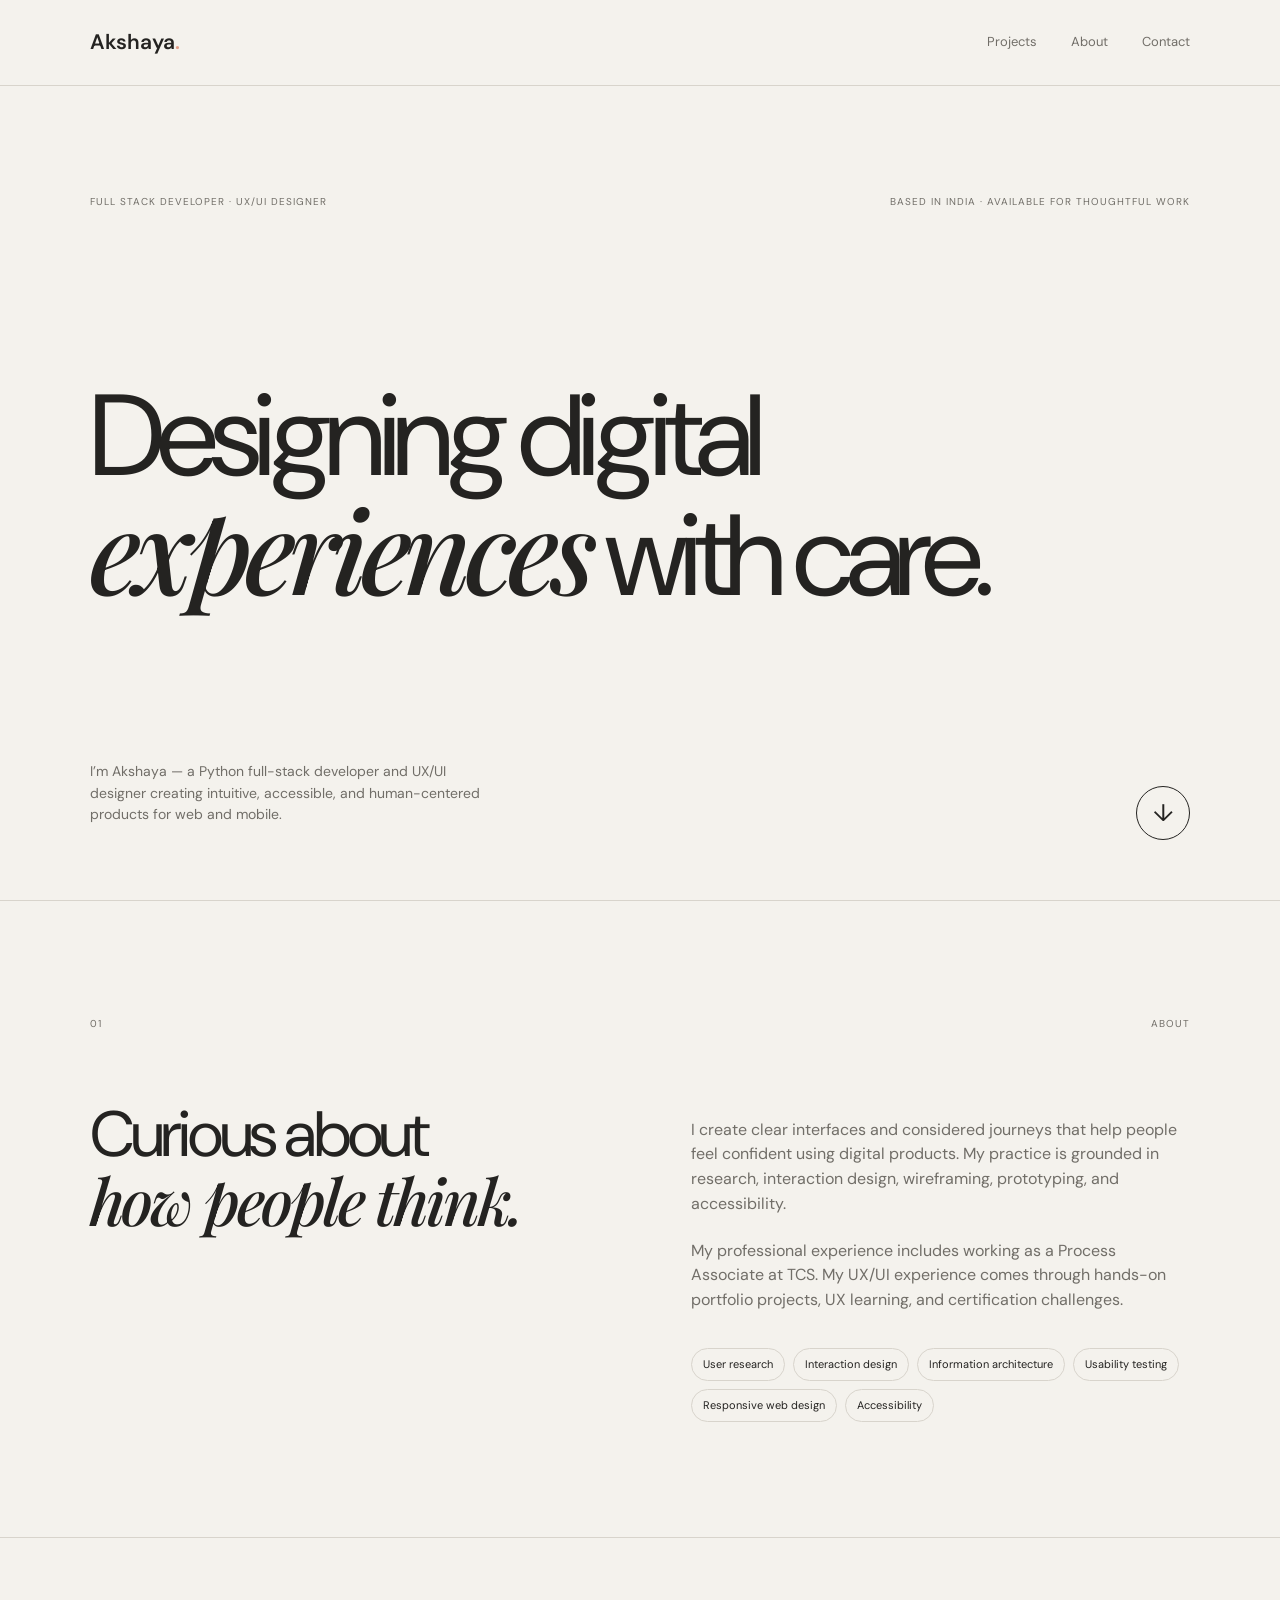
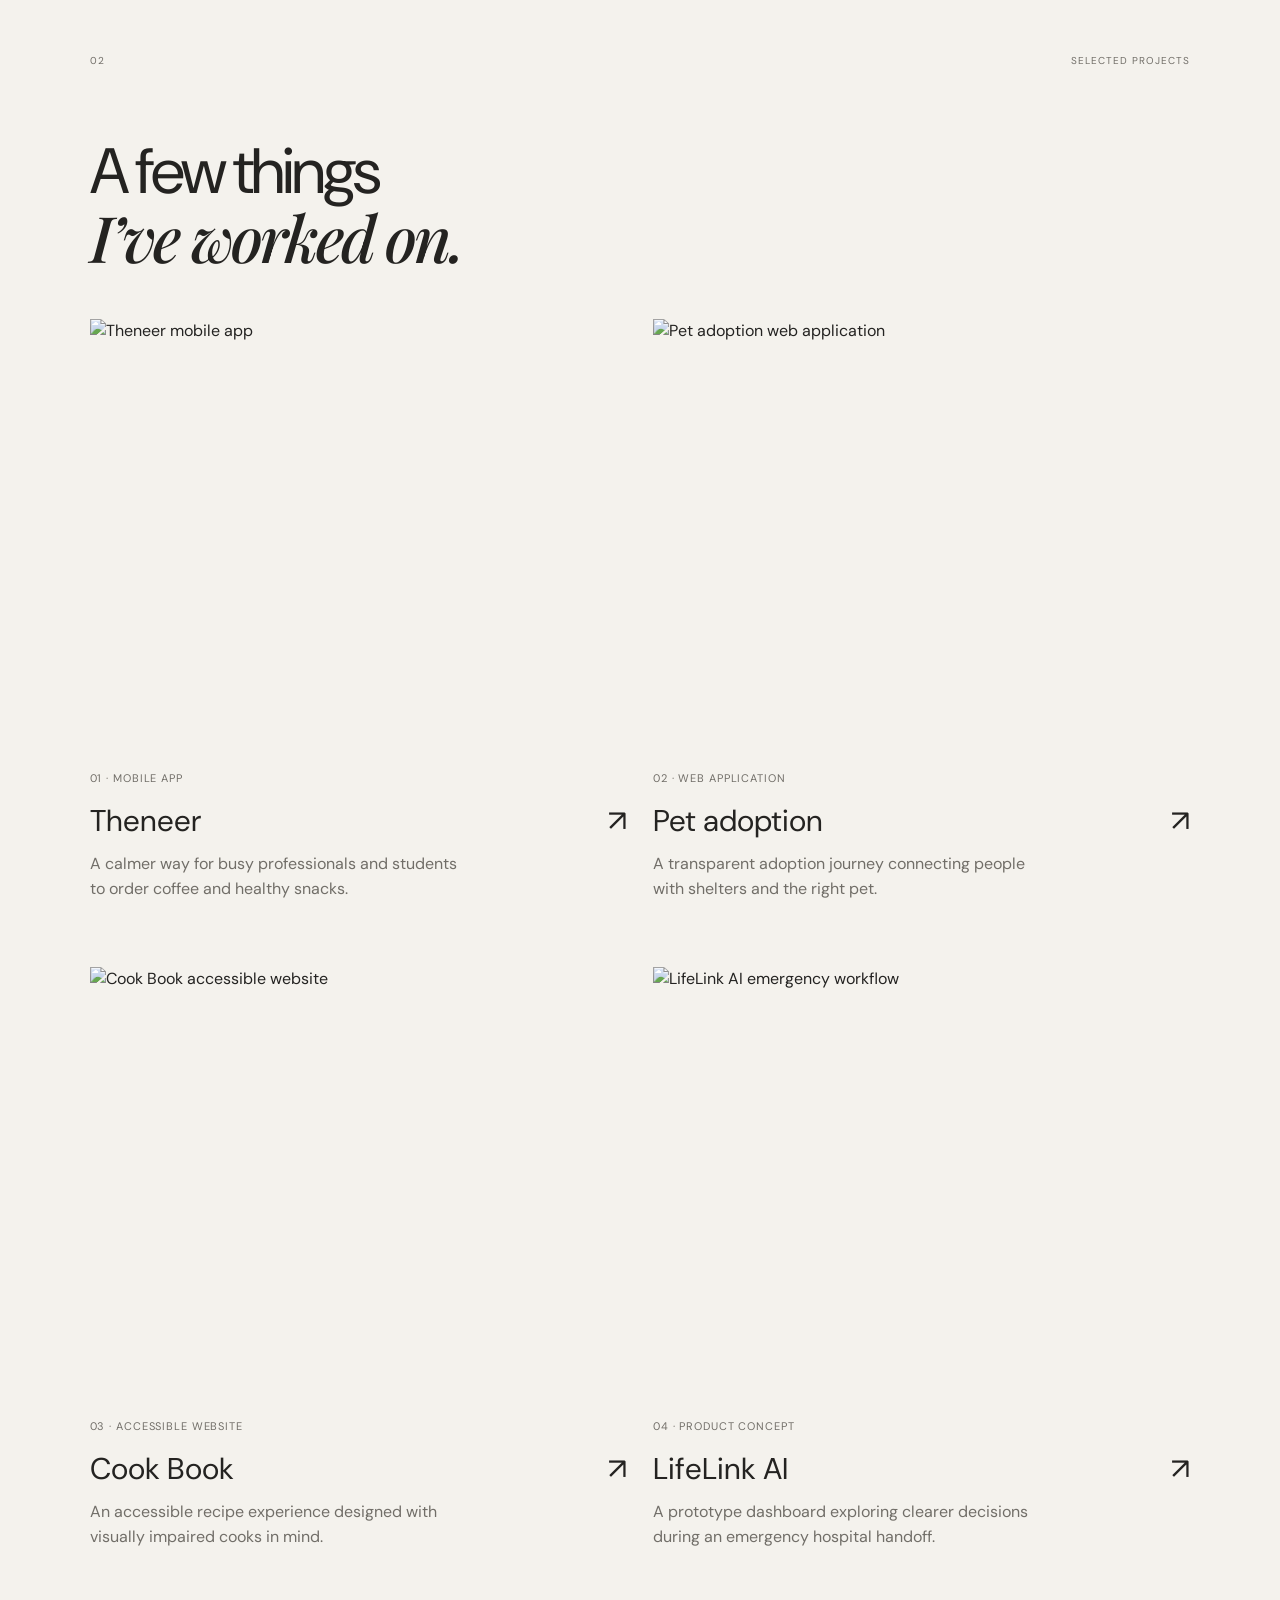
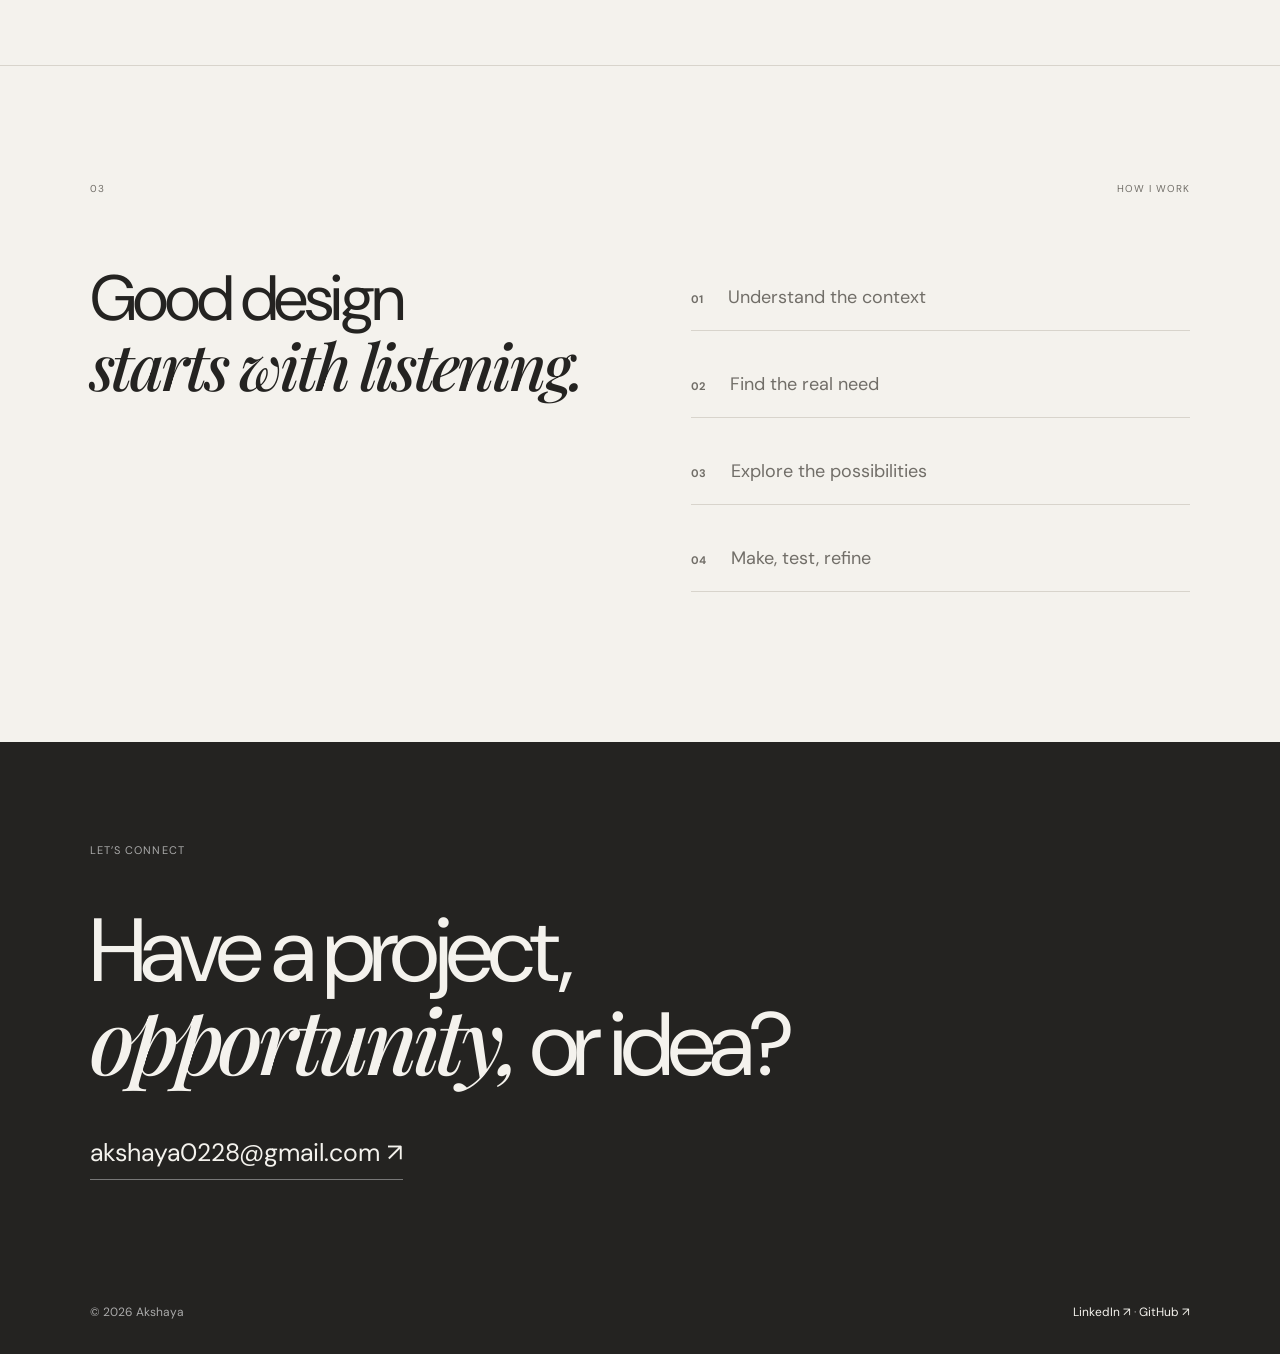
==== commit ebb98329: "Update index.html" ====
--- a/index.html
+++ b/index.html
@@ -44,7 +44,6 @@
       <div class="section-label"><span>02</span><span>Selected projects</span></div>
       <div class="work-intro">
         <h2>A few things<br><em>I’ve worked on.</em></h2>
-        <p>Open a project to see the full case study, original Wix visuals, prototype videos, and design process.</p>
       </div>
       <div class="project-grid">
         <a class="project-card" href="projects/theneer.html"><img
@@ -104,4 +103,4 @@
   <script src="script.js"></script>
 </body>
 
-</html>+</html>
